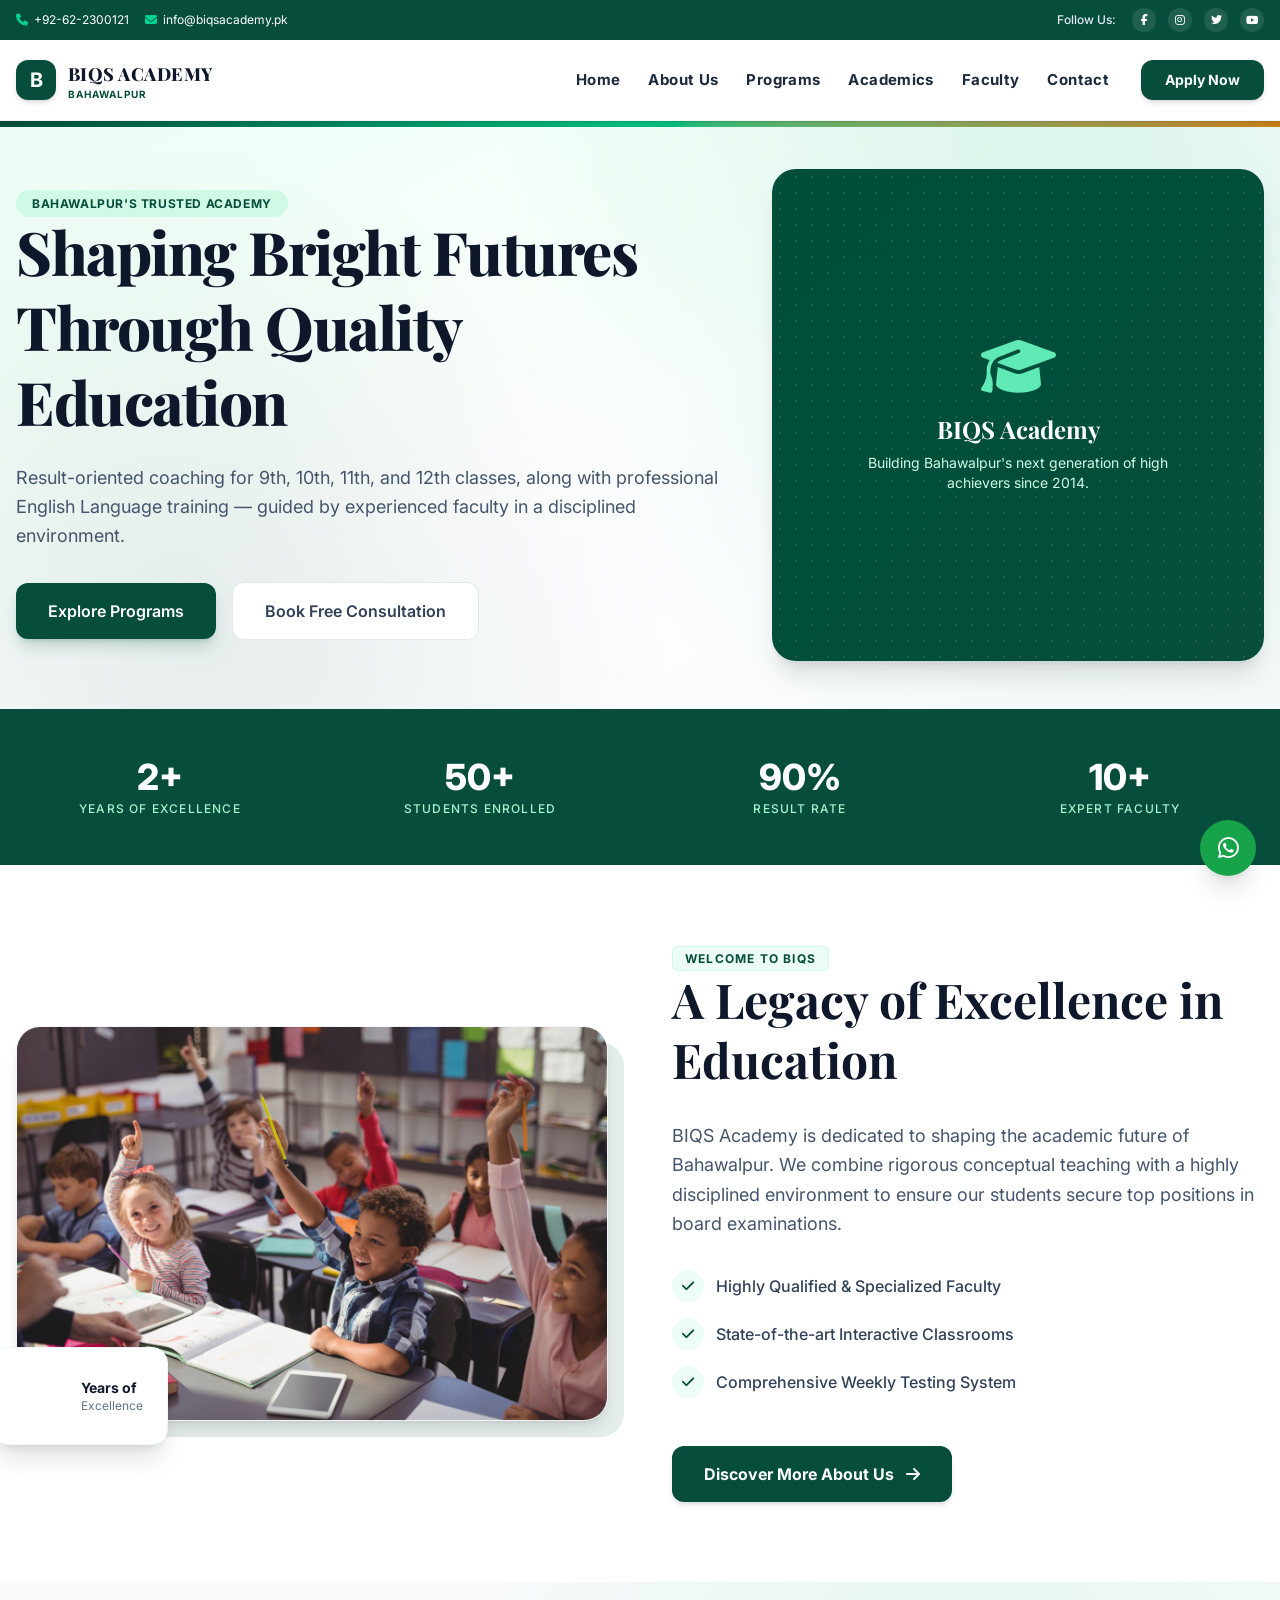
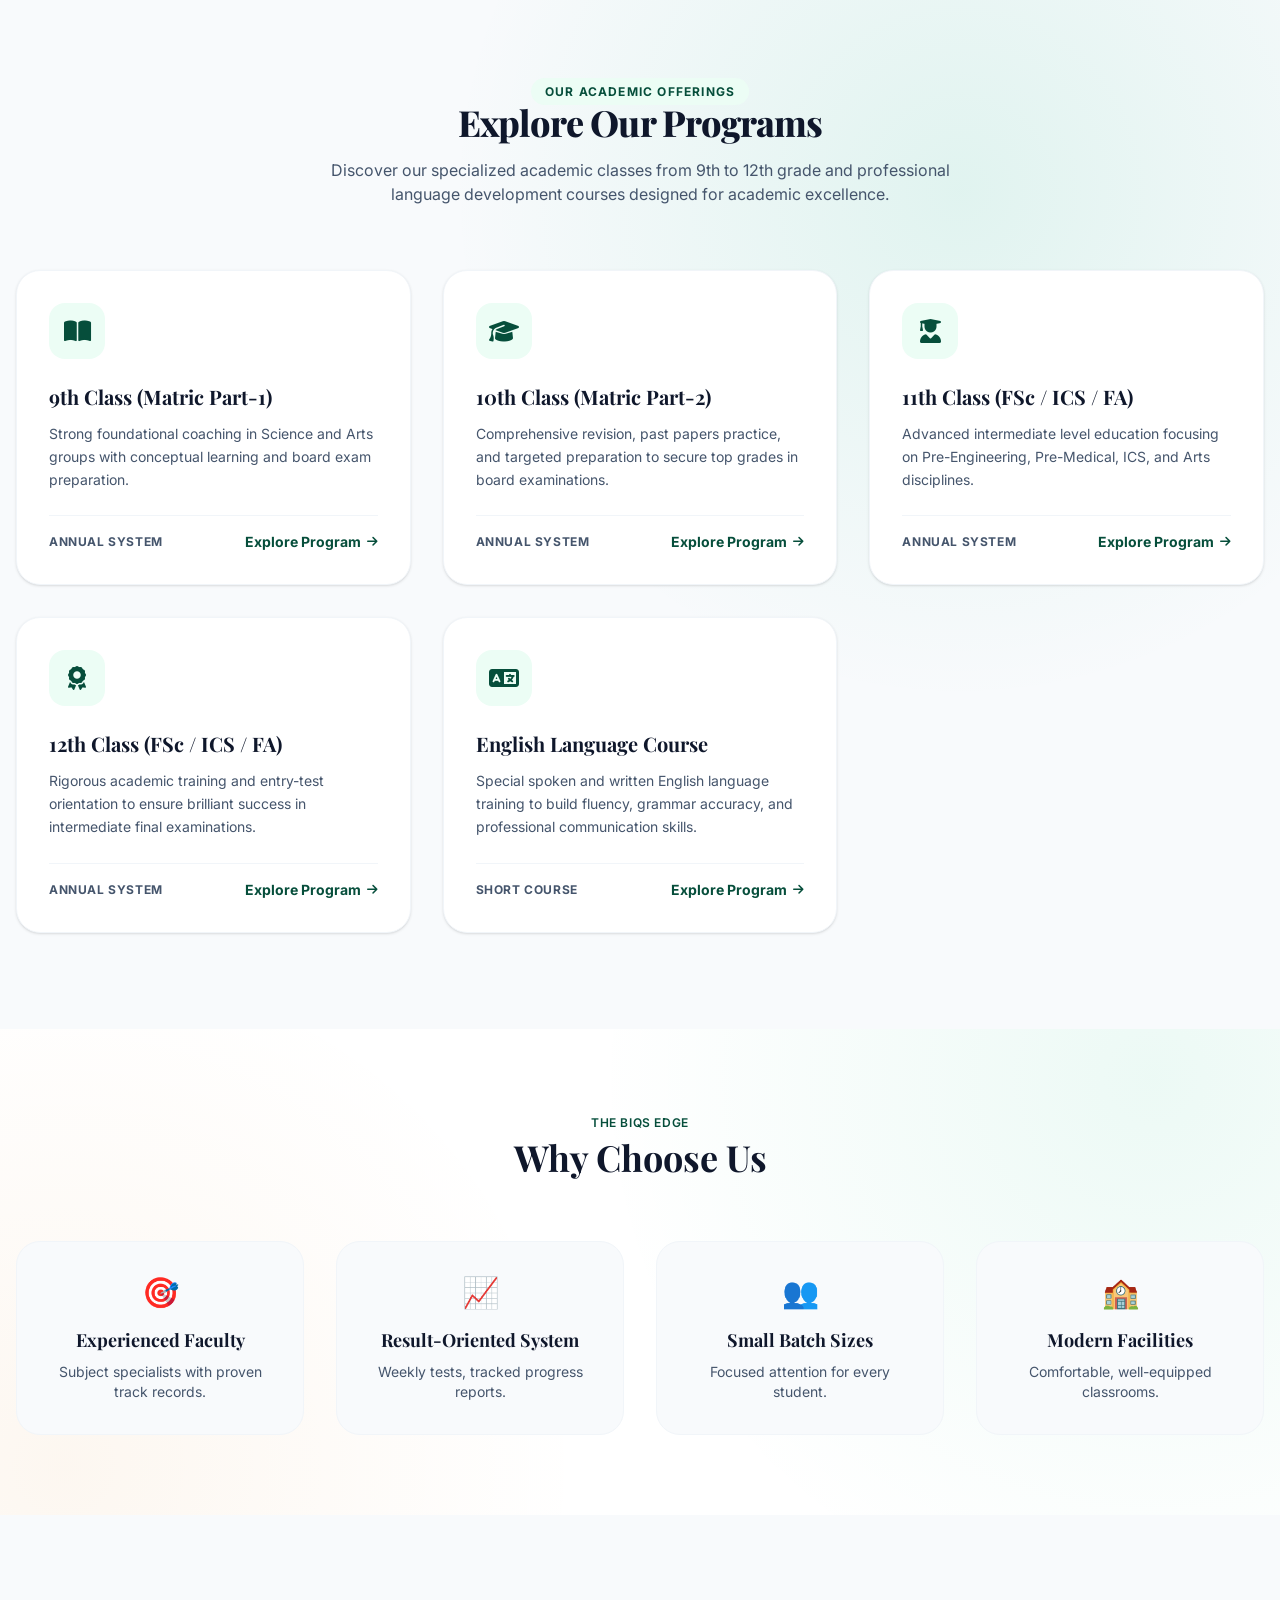
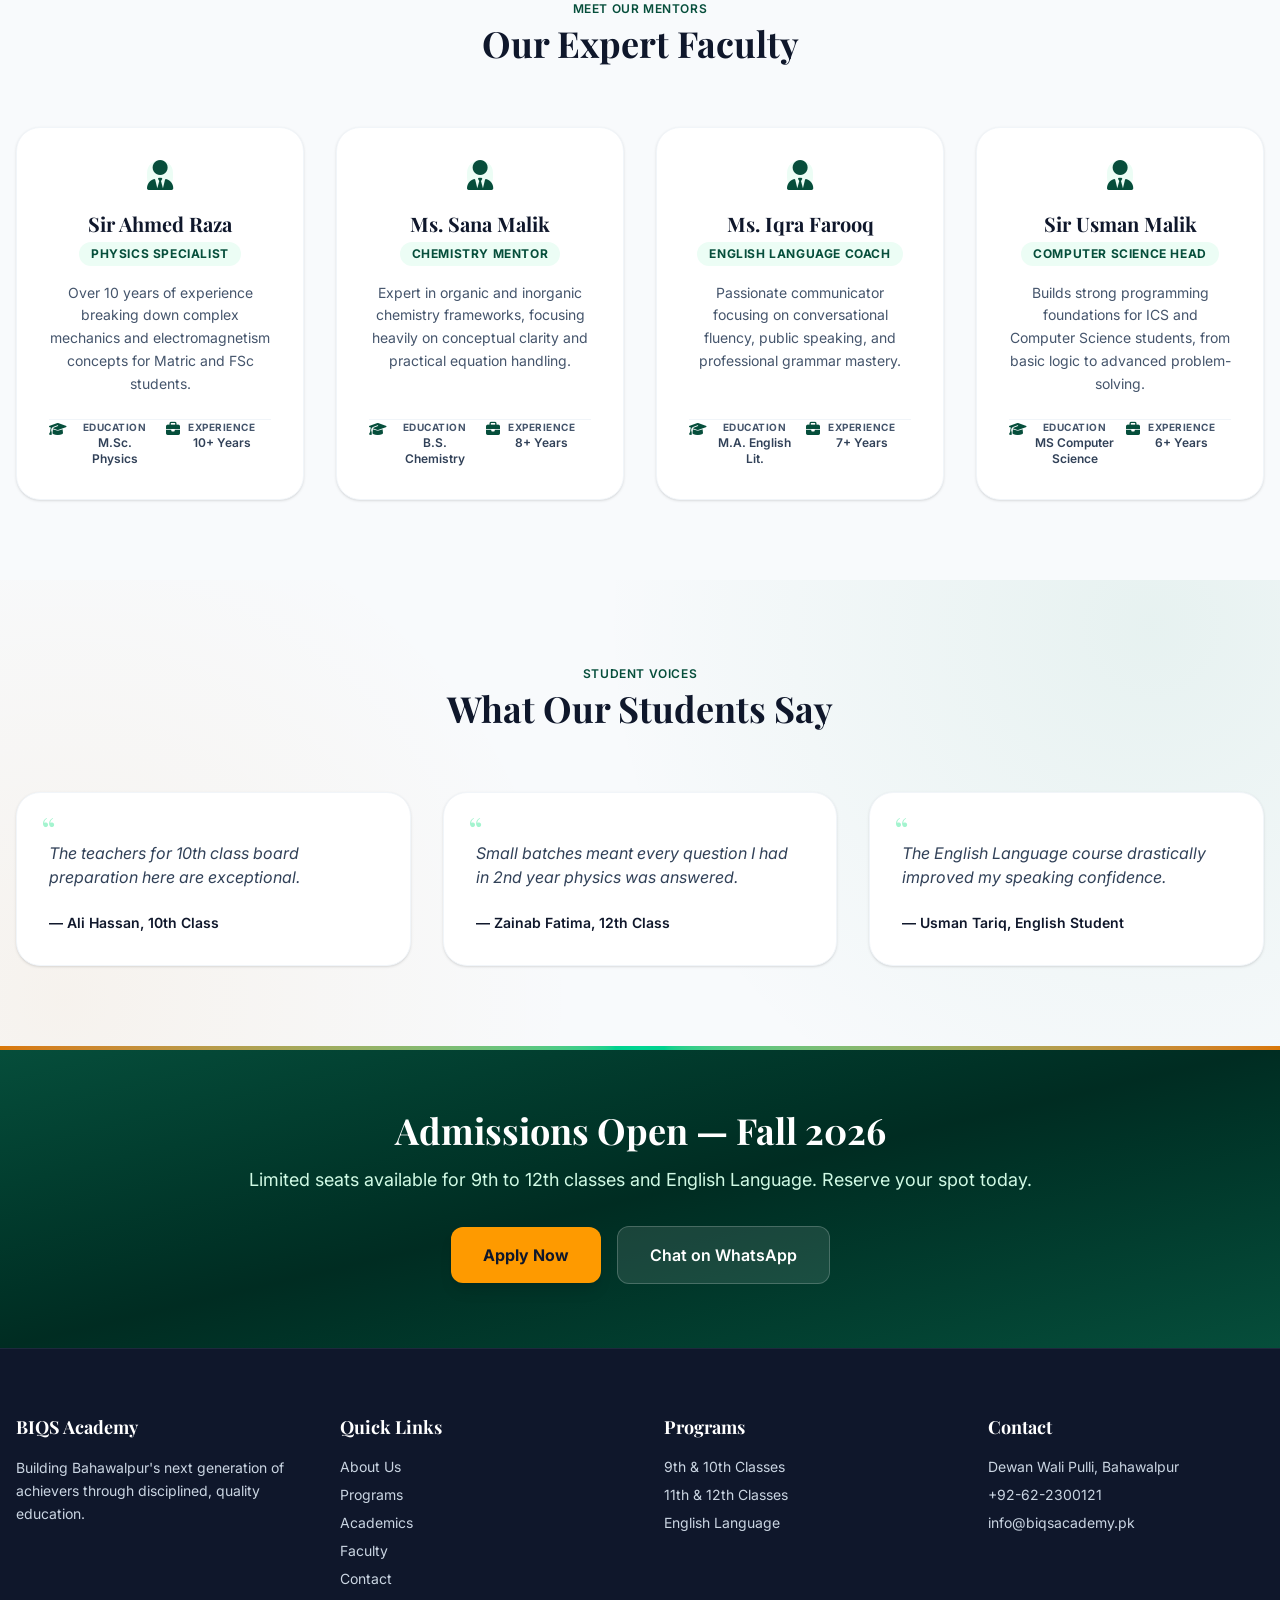
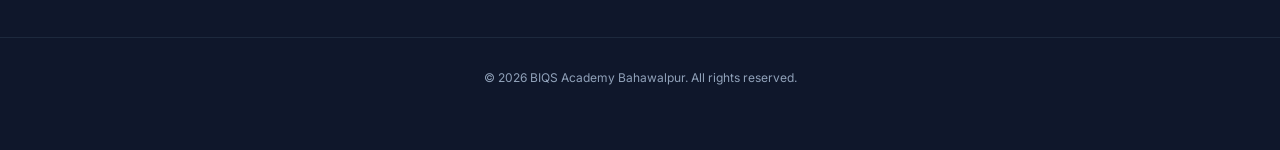
==== index.html @ c72cca08 "Improve SEO, favicon, social links, and overall polish for portfolio" ====
<!DOCTYPE html>
<html lang="en" class="scroll-smooth">

<head>
    <meta charset="UTF-8">
    <meta name="viewport" content="width=device-width, initial-scale=1.0">

    <!-- Primary SEO Meta Tags -->
    <title>BIQS Academy Bahawalpur | 9th, 10th, 11th, 12th & English Language Coaching</title>
    <meta name="description"
        content="BIQS Academy Bahawalpur — result-oriented coaching for 9th, 10th, 11th, 12th classes and professional English Language courses. 12+ years of proven results with expert faculty.">
    <link rel="canonical" href="https://biqs-academy-bahawalpur.vercel.app/">
    <link rel="icon" type="image/x-icon" href="/favicon.ico">
    <link rel="icon" type="image/png" sizes="16x16" href="/favicon-16x16.png">
    <link rel="icon" type="image/png" sizes="32x32" href="/favicon-32x32.png">
    <link rel="apple-touch-icon" sizes="180x180" href="/apple-touch-icon.png">
    <link rel="manifest" href="/site.webmanifest">
    <meta name="theme-color" content="#064e3b">


    <!-- Preconnect for Performance Optimization -->
    <link rel="preconnect" href="https://fonts.googleapis.com">
    <link rel="preconnect" href="https://fonts.gstatic.com" crossorigin>
    <link rel="preconnect" href="https://cdnjs.cloudflare.com">

    <!-- Asynchronous Font Loading with Fallback -->
    <link rel="preload"
        href="https://fonts.googleapis.com/css2?family=Playfair+Display:wght@600;700;800&family=Inter:wght@400;500;600;700&display=swap"
        as="style" onload="this.onload=null;this.rel='stylesheet'">
    <noscript>
        <link
            href="https://fonts.googleapis.com/css2?family=Playfair+Display:wght@600;700;800&family=Inter:wght@400;500;600;700&display=swap"
            rel="stylesheet">
    </noscript>
    <!-- Font Awesome Deferred Load -->
    <!-- Font Awesome - Optimized Load -->
    <link rel="preload" href="https://cdnjs.cloudflare.com/ajax/libs/font-awesome/6.4.0/css/all.min.css" as="style"
        onload="this.onload=null;this.rel='stylesheet'">
    <noscript>
        <link rel="stylesheet" href="https://cdnjs.cloudflare.com/ajax/libs/font-awesome/6.4.0/css/all.min.css">
    </noscript>
    <!-- Open Graph / Facebook -->
    <meta property="og:type" content="website">
    <meta property="og:url" content="https://biqs-academy-bahawalpur.vercel.app/">
    <meta property="og:title" content="BIQS Academy Bahawalpur | 9th to 12th & English Coaching">
    <meta property="og:description"
        content="Result-oriented coaching for 9th, 10th, 11th, 12th classes and English Language in Bahawalpur. 12+ years of proven excellence.">
    <meta property="og:image" content="https://biqs-academy-bahawalpur.vercel.app//assets/images/og-cover.jpg">

    <!-- Twitter -->
    <meta property="twitter:card" content="summary_large_image">
    <meta property="twitter:url" content="https://biqs-academy-bahawalpur.vercel.app/">
    <meta property="twitter:title" content="BIQS Academy Bahawalpur | Top Coaching Institute">
    <meta property="twitter:description"
        content="Result-oriented coaching for 9th, 10th, 11th, 12th classes and English Language in Bahawalpur.">
    <meta property="twitter:image" content="https://biqs-academy-bahawalpur.vercel.app//assets/images/og-cover.jpg">

    <script type="application/ld+json">
{
  "@context": "https://schema.org",
  "@type": "EducationalOrganization",
  "name": "BIQS Academy Bahawalpur",
  "alternateName": "BIQS Academy",
  "url": "https://biqs-academy-bahawalpur.vercel.app/",
  "logo": "https://biqs-academy-bahawalpur.vercel.app/assets/images/logo.png",
  "description": "Result-oriented coaching for 9th, 10th, 11th, 12th classes and English Language training in Bahawalpur since 2014.",
  "address": {
    "@type": "PostalAddress",
    "streetAddress": "Dewan Wali Pulli, Bahawalpur",
    "addressLocality": "Bahawalpur",
    "addressRegion": "Punjab",
    "postalCode": "63100",
    "addressCountry": "PK"
  },
  "geo": {
    "@type": "GeoCoordinates",
    "latitude": "29.3956",
    "longitude": "71.6833"
  },
  "telephone": "+923016283553",
  "email": "info@biqsacademy.pk",
  "foundingDate": "2014",
  "openingHours": "Mo-Sa 15:00-20:00",
  "priceRange": "$$",
  "sameAs": [
    "https://www.facebook.com/profile.php?id=61590600022047",
    "https://www.instagram.com/biqs_academy_bwp",
}
</script>
    <!-- Tailwind CSS (pre-built, static — replaces runtime CDN compiler for performance) -->
    <link rel="stylesheet" href="assets/css/style.css">
</head>

<body class="bg-slate-50 text-slate-800 font-sans antialiased flex flex-col min-h-screen">

    <a href="#main-content"
        class="sr-only focus:not-sr-only focus:fixed focus:top-2 focus:left-2 focus:z-[100] focus:bg-white focus:text-[#064e3b] focus:px-4 focus:py-2 focus:rounded-lg focus:shadow-lg focus:font-bold">
        Skip to main content
    </a>

    <!-- ================= HEADER & UTILITY BAR ================= -->
    <header id="siteHeader"
        class="sticky top-0 z-50 bg-white shadow-sm border-b border-slate-100 transition-shadow duration-300">

        <!-- Top Utility Bar with Social Icons -->
        <div class="bg-[#064e3b] text-white text-xs py-2 px-4">
            <div class="max-w-7xl mx-auto flex flex-col sm:flex-row justify-between items-center gap-2">
                <div class="flex items-center gap-4">
                    <a href="tel:+92622300121"
                        class="flex items-center gap-1.5 hover:text-emerald-200 transition-colors"><i
                            class="fa-solid fa-phone text-emerald-400" aria-hidden="true"></i> +92-62-2300121</a>
                    <a href="mailto:info@biqsacademy.pk"
                        class="hidden md:inline-flex items-center gap-1.5 hover:text-emerald-200 transition-colors"><i
                            class="fa-solid fa-envelope text-emerald-400" aria-hidden="true"></i>
                        info@biqsacademy.pk</a>
                </div>
                <!-- Social Media Icons -->
                <div class="flex items-center gap-3">
                    <span class="text-slate-200 mr-1 font-medium">Follow Us:</span>
                    <a href="https://www.facebook.com/profile.php?id=61590600022047" aria-label="Follow BIQS Academy on Facebook"
                        class="w-6 h-6 bg-white/10 hover:bg-white hover:text-[#064e3b] rounded-full flex items-center justify-center transition-all duration-300"><i
                            class="fa-brands fa-facebook-f text-[11px]" aria-hidden="true"></i></a>
                    <a href="https://www.instagram.com/biqs_academy_bwp" aria-label="Follow BIQS Academy on Instagram"
                        class="w-6 h-6 bg-white/10 hover:bg-white hover:text-[#064e3b] rounded-full flex items-center justify-center transition-all duration-300"><i
                            class="fa-brands fa-instagram text-[11px]" aria-hidden="true"></i></a>
                    <a href="#" aria-label="Follow BIQS Academy on Twitter"
                        class="w-6 h-6 bg-white/10 hover:bg-white hover:text-[#064e3b] rounded-full flex items-center justify-center transition-all duration-300"><i
                            class="fa-brands fa-twitter text-[11px]" aria-hidden="true"></i></a>
                    <a href="#" aria-label="Follow BIQS Academy on YouTube"
                        class="w-6 h-6 bg-white/10 hover:bg-white hover:text-[#064e3b] rounded-full flex items-center justify-center transition-all duration-300"><i
                            class="fa-brands fa-youtube text-[11px]" aria-hidden="true"></i></a>
                </div>
            </div>
        </div>

        <!-- Main Navigation -->
        <div class="max-w-7xl mx-auto px-4 h-20 flex items-center justify-between">

            <!-- Left Group (Mobile: Hamburger + Logo) -->
            <div class="flex items-center gap-3">
                <!-- Mobile Menu Button (Left Side) -->
                <button id="menuBtn"
                    class="lg:hidden text-slate-800 text-2xl focus:outline-none p-1 hover:text-[#064e3b] transition-colors"
                    aria-label="Toggle Menu">
                    <i class="fa-solid fa-bars" aria-hidden="true"></i>
                </button>
                <!-- Logo -->
                <a href="index.html" class="flex items-center gap-3 group">
                    <div
                        class="w-10 h-10 bg-[#064e3b] text-white rounded-xl flex items-center justify-center font-bold text-xl shadow-md group-hover:scale-105 group-hover:bg-emerald-900 transition-all duration-300">
                        B</div>
                    <div class="leading-tight">
                        <span class="block font-serif font-extrabold text-lg text-slate-900 tracking-wide">BIQS
                            ACADEMY</span>
                        <span
                            class="block text-[10px] font-bold text-[#064e3b] tracking-widest uppercase">BAHAWALPUR</span>
                    </div>
                </a>
            </div>

            <!-- Desktop Nav (Right Aligned with Underline Hover Effect) -->
            <nav
                class="hidden lg:flex items-center ml-auto gap-7 font-bold text-slate-800 text-[15px] tracking-wide mr-8">
                <a href="index.html" class="relative group py-1 hover:text-[#064e3b] transition-colors duration-300">
                    Home
                    <span
                        class="absolute left-0 bottom-0 w-0 h-0.5 bg-[#064e3b] transition-all duration-300 ease-in-out group-hover:w-full"></span>
                </a>
                <a href="about.html" class="relative group py-1 hover:text-[#064e3b] transition-colors duration-300">
                    About Us
                    <span
                        class="absolute left-0 bottom-0 w-0 h-0.5 bg-[#064e3b] transition-all duration-300 ease-in-out group-hover:w-full"></span>
                </a>
                <a href="programs.html" class="relative group py-1 hover:text-[#064e3b] transition-colors duration-300">
                    Programs
                    <span
                        class="absolute left-0 bottom-0 w-0 h-0.5 bg-[#064e3b] transition-all duration-300 ease-in-out group-hover:w-full"></span>
                </a>
                <a href="academics.html"
                    class="relative group py-1 hover:text-[#064e3b] transition-colors duration-300">
                    Academics
                    <span
                        class="absolute left-0 bottom-0 w-0 h-0.5 bg-[#064e3b] transition-all duration-300 ease-in-out group-hover:w-full"></span>
                </a>
                <a href="faculty.html" class="relative group py-1 hover:text-[#064e3b] transition-colors duration-300">
                    Faculty
                    <span
                        class="absolute left-0 bottom-0 w-0 h-0.5 bg-[#064e3b] transition-all duration-300 ease-in-out group-hover:w-full"></span>
                </a>

                <a href="contact.html" class="relative group py-1 hover:text-[#064e3b] transition-colors duration-300">
                    Contact
                    <span
                        class="absolute left-0 bottom-0 w-0 h-0.5 bg-[#064e3b] transition-all duration-300 ease-in-out group-hover:w-full"></span>
                </a>
            </nav>

            <!-- CTA Button -->
            <div class="flex items-center">
                <a href="contact.html"
                    class="hidden sm:inline-block bg-[#064e3b] hover:bg-emerald-900 text-white px-6 py-2.5 rounded-xl text-sm font-bold shadow-md transition-all">Apply
                    Now</a>
            </div>
        </div>

        <!-- Mobile Menu Dropdown (With Smooth Underline Hover Effect) -->
        <div id="mobileMenu" class="hidden lg:hidden bg-white border-b border-slate-100 px-6 py-4 shadow-xl">
            <div class="py-2.5 border-b border-slate-50">
                <a href="index.html"
                    class="relative group inline-flex py-1 font-bold text-[15px] text-slate-800 hover:text-[#064e3b] transition-colors duration-300">
                    Home
                    <span
                        class="absolute left-0 bottom-0 w-0 h-0.5 bg-[#064e3b] transition-all duration-300 ease-in-out group-hover:w-full"></span>
                </a>
            </div>

            <div class="py-2.5 border-b border-slate-50">
                <a href="about.html"
                    class="relative group inline-flex py-1 font-bold text-[15px] text-slate-800 hover:text-[#064e3b] transition-colors duration-300">
                    About Us
                    <span
                        class="absolute left-0 bottom-0 w-0 h-0.5 bg-[#064e3b] transition-all duration-300 ease-in-out group-hover:w-full"></span>
                </a>
            </div>

            <div class="py-2.5 border-b border-slate-50">
                <a href="programs.html"
                    class="relative group inline-flex py-1 font-bold text-[15px] text-slate-800 hover:text-[#064e3b] transition-colors duration-300">
                    Programs
                    <span
                        class="absolute left-0 bottom-0 w-0 h-0.5 bg-[#064e3b] transition-all duration-300 ease-in-out group-hover:w-full"></span>
                </a>
            </div>

            <div class="py-2.5 border-b border-slate-50">
                <a href="academics.html"
                    class="relative group inline-flex py-1 font-bold text-[15px] text-slate-800 hover:text-[#064e3b] transition-colors duration-300">
                    Academics
                    <span
                        class="absolute left-0 bottom-0 w-0 h-0.5 bg-[#064e3b] transition-all duration-300 ease-in-out group-hover:w-full"></span>
                </a>
            </div>

            <div class="py-2.5 border-b border-slate-50">
                <a href="faculty.html"
                    class="relative group inline-flex py-1 font-bold text-[15px] text-slate-800 hover:text-[#064e3b] transition-colors duration-300">
                    Faculty
                    <span
                        class="absolute left-0 bottom-0 w-0 h-0.5 bg-[#064e3b] transition-all duration-300 ease-in-out group-hover:w-full"></span>
                </a>
            </div>

            <div class="py-2.5">
                <a href="contact.html"
                    class="relative group inline-flex py-1 font-bold text-[15px] text-slate-800 hover:text-[#064e3b] transition-colors duration-300">
                    Contact
                    <span
                        class="absolute left-0 bottom-0 w-0 h-0.5 bg-[#064e3b] transition-all duration-300 ease-in-out group-hover:w-full"></span>
                </a>
            </div>
        </div>
    </header>


    <!-- ================= MAIN CONTENT ================= -->
    <main id="main-content" class="flex-grow">

        <!-- Hero Section - OPTIMIZED: Removed blur, simplified decorative elements -->
        <section
            class="hero relative bg-gradient-to-br from-emerald-50 via-white to-slate-50 py-12 sm:py-16 lg:py-24 overflow-hidden"
            id="home">
            <!-- Brand accent rule -->
            <div class="absolute top-0 left-0 w-full h-1.5 bg-gradient-to-r from-primary via-emerald-500 to-accent">
            </div>

            <!-- Optimized: Static gradient overlay instead of blur elements -->
            <div class="absolute top-0 left-0 w-full h-full z-0 pointer-events-none opacity-30"
                style="background: radial-gradient(circle at 85% 15%, rgba(16,185,129,0.15) 0%, transparent 50%), radial-gradient(circle at 15% 85%, rgba(6,78,59,0.1) 0%, transparent 40%);">
            </div>

            <div class="max-w-7xl mx-auto px-4 grid grid-cols-1 lg:grid-cols-12 gap-12 items-center relative z-10">
                <div class="lg:col-span-7 space-y-6">
                    <span
                        class="bg-emerald-100 text-primary px-4 py-1.5 rounded-full text-xs font-bold uppercase tracking-wider inline-block">Bahawalpur's
                        Trusted Academy</span>
                    <h1
                        class="text-4xl sm:text-6xl font-serif font-extrabold text-slate-900 tracking-tight leading-tight">
                        Shaping Bright Futures Through Quality Education</h1>
                    <p class="text-lg text-slate-600 leading-relaxed">Result-oriented coaching for 9th, 10th, 11th, and
                        12th classes, along with professional English Language training — guided by experienced faculty
                        in a disciplined environment.</p>
                    <div class="flex flex-col sm:flex-row items-center gap-4 pt-2">
                        <a href="#programs"
                            class="w-full sm:w-auto bg-primary hover:bg-emerald-900 text-white font-semibold px-8 py-4 rounded-xl shadow-lg shadow-emerald-900/20 transition-all text-center">Explore
                            Programs</a>
                        <a href="contact.html"
                            class="w-full sm:w-auto bg-white hover:bg-slate-50 text-slate-700 font-semibold px-8 py-4 rounded-xl border border-slate-200 transition-all text-center">Book
                            Free Consultation</a>
                    </div>
                </div>
                <div class="lg:col-span-5">
                    <div
                        class="bg-gradient-to-br from-emerald-900 to-primary rounded-3xl p-8 text-white shadow-xl aspect-square flex flex-col justify-center items-center text-center relative overflow-hidden">
                        <!-- Simple pattern, no blur -->
                        <div
                            class="absolute inset-0 opacity-10 bg-[radial-gradient(#fff_1px,transparent_1px)] [background-size:16px_16px]">
                        </div>
                        <i class="fa-solid fa-graduation-cap text-6xl mb-4 text-emerald-300" aria-hidden="true"></i>
                        <h2 class="font-serif text-2xl font-bold mb-2">BIQS Academy</h2>
                        <p class="text-emerald-100 text-sm max-w-xs">Building Bahawalpur's next generation of high
                            achievers since 2014.</p>
                    </div>
                </div>
            </div>
        </section>

        <!-- Stats Counter Section -->
        <section id="stats" class="bg-primary text-white py-12">
            <div class="max-w-7xl mx-auto px-4 grid grid-cols-2 md:grid-cols-4 gap-8 text-center">
                <div>
                    <div class="text-3xl lg:text-4xl font-extrabold mb-1 stat-number" data-target="2" data-suffix="+">0
                    </div>
                    <div class="text-xs uppercase tracking-widest text-emerald-200 font-medium">Years of Excellence
                    </div>
                </div>
                <div>
                    <div class="text-3xl lg:text-4xl font-extrabold mb-1 stat-number" data-target="50"
                        data-suffix="+">0</div>
                    <div class="text-xs uppercase tracking-widest text-emerald-200 font-medium">Students Enrolled</div>
                </div>
                <div>
                    <div class="text-3xl lg:text-4xl font-extrabold mb-1 stat-number" data-target="90" data-suffix="%">0
                    </div>
                    <div class="text-xs uppercase tracking-widest text-emerald-200 font-medium">Result Rate</div>
                </div>
                <div>
                    <div class="text-3xl lg:text-4xl font-extrabold mb-1 stat-number" data-target="10" data-suffix="+">0
                    </div>
                    <div class="text-xs uppercase tracking-widest text-emerald-200 font-medium">Expert Faculty</div>
                </div>
            </div>
        </section>

        <!-- ================= HOME PAGE: ABOUT SECTION - OPTIMIZED: Removed animate-bounce ================= -->
        <section id="about" class="py-20 sm:py-14 md:py-20 bg-white relative overflow-hidden">
            <div class="max-w-7xl mx-auto px-4 grid grid-cols-1 lg:grid-cols-2 gap-16 items-center">

                <!-- Left Side: Image Collage or Single Graphic -->
                <div class="relative group">
                    <div
                        class="absolute inset-0 bg-primary/10 rounded-3xl transform translate-x-4 translate-y-4 transition-transform group-hover:translate-x-6 group-hover:translate-y-6 duration-500">
                    </div>
                    <div class="relative overflow-hidden rounded-3xl shadow-lg border border-slate-100 bg-white">
                        <img src="assets/images/welcome-to-biqs.jpg"
                            alt="Students at BIQS Academy" width="1000" height="667" loading="lazy" decoding="async"
                            class="w-full h-auto object-cover transform group-hover:scale-105 transition-transform duration-700 ease-in-out">
                    </div>
                    <!-- Floating Badge - Static, no animation -->
                    <div class="absolute -bottom-6 -left-6 bg-white p-6 rounded-2xl shadow-xl border border-slate-100">
                        <div class="flex items-center gap-4">
                            <div
                                class="w-12 h-12 bg-amber-700 text-white rounded-full flex items-center justify-center text-xl font-bold">
                                10+</div>
                            <div>
                                <p class="text-sm font-bold text-slate-900">Years of</p>
                                <p class="text-xs text-slate-500">Excellence</p>
                            </div>
                        </div>
                    </div>
                </div>

                <!-- Right Side: Content & Button -->
                <div class="space-y-8">
                    <div class="space-y-4">
                        <span
                            class="text-primary text-xs font-bold tracking-widest uppercase bg-emerald-50 px-3 py-1 rounded-md border border-emerald-100">Welcome
                            to BIQS</span>
                        <h2 class="text-3xl sm:text-5xl font-serif font-bold text-slate-900 leading-tight">A Legacy of
                            Excellence in Education</h2>
                    </div>

                    <p class="text-slate-600 leading-relaxed text-lg">BIQS Academy is dedicated to shaping the academic
                        future
                        of Bahawalpur. We combine rigorous conceptual teaching with a highly disciplined environment to
                        ensure
                        our students secure top positions in board examinations.</p>

                    <ul class="space-y-4 text-slate-700">
                        <li class="flex items-center gap-3 group">
                            <div
                                class="w-8 h-8 bg-emerald-50 text-primary rounded-full flex items-center justify-center group-hover:scale-110 transition-transform">
                                <i class="fa-solid fa-check text-sm" aria-hidden="true"></i>
                            </div>
                            <span class="font-medium">Highly Qualified & Specialized Faculty</span>
                        </li>
                        <li class="flex items-center gap-3 group">
                            <div
                                class="w-8 h-8 bg-emerald-50 text-primary rounded-full flex items-center justify-center group-hover:scale-110 transition-transform">
                                <i class="fa-solid fa-check text-sm" aria-hidden="true"></i>
                            </div>
                            <span class="font-medium">State-of-the-art Interactive Classrooms</span>
                        </li>
                        <li class="flex items-center gap-3 group">
                            <div
                                class="w-8 h-8 bg-emerald-50 text-primary rounded-full flex items-center justify-center group-hover:scale-110 transition-transform">
                                <i class="fa-solid fa-check text-sm" aria-hidden="true"></i>
                            </div>
                            <span class="font-medium">Comprehensive Weekly Testing System</span>
                        </li>
                    </ul>

                    <div class="pt-4">
                        <a href="about.html"
                            class="inline-flex items-center gap-3 bg-primary hover:bg-emerald-900 text-white px-8 py-4 rounded-xl font-bold shadow-md hover:shadow-lg transition-all duration-300 group">
                            Discover More About Us
                            <i class="fa-solid fa-arrow-right transform group-hover:translate-x-2 transition-transform duration-300"
                                aria-hidden="true"></i>
                        </a>
                    </div>
                </div>

            </div>
        </section>

        <!-- ================= PROGRAMS SECTION - OPTIMIZED: Simplified background ================= -->
        <section id="programs" class="py-24 bg-slate-50 relative overflow-hidden">
            <!-- Simple gradient overlay instead of blur -->
            <div class="absolute top-0 left-0 w-full h-full z-0 pointer-events-none opacity-20"
                style="background: radial-gradient(circle at 75% 20%, rgba(16,185,129,0.1) 0%, transparent 40%);">
            </div>
            <div class="max-w-7xl mx-auto px-4 relative z-10">

                <!-- Section Header -->
                <div class="text-center max-w-2xl mx-auto mb-16 space-y-4">
                    <span
                        class="text-xs font-bold text-[#064e3b] tracking-widest uppercase bg-emerald-50 px-3.5 py-1.5 rounded-full">Our
                        Academic Offerings</span>
                    <h2 class="text-3xl sm:text-4xl font-serif font-extrabold text-slate-900 tracking-tight">Explore Our
                        Programs</h2>
                    <p class="text-slate-600 text-base">Discover our specialized academic classes from 9th to 12th grade
                        and
                        professional language development courses designed for academic excellence.</p>
                </div>

                <!-- Programs Grid (Total 5 Cards) -->
                <div class="grid grid-cols-1 md:grid-cols-2 lg:grid-cols-3 gap-8">

                    <!-- Card 1: 9th Class -->
                    <div
                        class="bg-white rounded-3xl p-8 shadow-sm hover:shadow-2xl border border-slate-100 hover:-translate-y-2 transition-all duration-300 flex flex-col justify-between group">
                        <div>
                            <div
                                class="w-14 h-14 bg-emerald-50 text-[#064e3b] rounded-2xl flex items-center justify-center mb-6 text-2xl group-hover:bg-[#064e3b] group-hover:text-white transition-all duration-300">
                                <i class="fa-solid fa-book-open" aria-hidden="true"></i>
                            </div>
                            <h3
                                class="font-serif font-bold text-xl text-slate-900 mb-3 group-hover:text-[#064e3b] transition-colors">
                                9th Class (Matric Part-1)</h3>
                            <p class="text-slate-600 text-sm leading-relaxed mb-6">Strong foundational coaching in
                                Science and
                                Arts groups with conceptual learning and board exam preparation.</p>
                        </div>
                        <div class="pt-4 border-t border-slate-100 flex items-center justify-between">
                            <span class="text-xs font-bold text-slate-600 uppercase tracking-wider">Annual System</span>
                            <a href="programs.html#matric-part1"
                                class="inline-flex items-center gap-1.5 text-sm font-bold text-[#064e3b] group-hover:gap-2.5 transition-all duration-300">
                                Explore Program
                                <i class="fa-solid fa-arrow-right text-xs" aria-hidden="true"></i>
                            </a>
                        </div>
                    </div>

                    <!-- Card 2: 10th Class -->
                    <div
                        class="bg-white rounded-3xl p-8 shadow-sm hover:shadow-2xl border border-slate-100 hover:-translate-y-2 transition-all duration-300 flex flex-col justify-between group">
                        <div>
                            <div
                                class="w-14 h-14 bg-emerald-50 text-[#064e3b] rounded-2xl flex items-center justify-center mb-6 text-2xl group-hover:bg-[#064e3b] group-hover:text-white transition-all duration-300">
                                <i class="fa-solid fa-graduation-cap" aria-hidden="true"></i>
                            </div>
                            <h3
                                class="font-serif font-bold text-xl text-slate-900 mb-3 group-hover:text-[#064e3b] transition-colors">
                                10th Class (Matric Part-2)</h3>
                            <p class="text-slate-600 text-sm leading-relaxed mb-6">Comprehensive revision, past papers
                                practice,
                                and targeted preparation to secure top grades in board examinations.</p>
                        </div>
                        <div class="pt-4 border-t border-slate-100 flex items-center justify-between">
                            <span class="text-xs font-bold text-slate-600 uppercase tracking-wider">Annual System</span>
                            <a href="programs.html#matric-part2"
                                class="inline-flex items-center gap-1.5 text-sm font-bold text-[#064e3b] group-hover:gap-2.5 transition-all duration-300">
                                Explore Program
                                <i class="fa-solid fa-arrow-right text-xs" aria-hidden="true"></i>
                            </a>
                        </div>
                    </div>

                    <!-- Card 3: 11th Class (1st Year) -->
                    <div
                        class="bg-white rounded-3xl p-8 shadow-sm hover:shadow-2xl border border-slate-100 hover:-translate-y-2 transition-all duration-300 flex flex-col justify-between group">
                        <div>
                            <div
                                class="w-14 h-14 bg-emerald-50 text-[#064e3b] rounded-2xl flex items-center justify-center mb-6 text-2xl group-hover:bg-[#064e3b] group-hover:text-white transition-all duration-300">
                                <i class="fa-solid fa-user-graduate" aria-hidden="true"></i>
                            </div>
                            <h3
                                class="font-serif font-bold text-xl text-slate-900 mb-3 group-hover:text-[#064e3b] transition-colors">
                                11th Class (FSc / ICS / FA)</h3>
                            <p class="text-slate-600 text-sm leading-relaxed mb-6">Advanced intermediate level education
                                focusing on Pre-Engineering, Pre-Medical, ICS, and Arts disciplines.</p>
                        </div>
                        <div class="pt-4 border-t border-slate-100 flex items-center justify-between">
                            <span class="text-xs font-bold text-slate-600 uppercase tracking-wider">Annual System</span>
                            <a href="programs.html#intermediate-part1"
                                class="inline-flex items-center gap-1.5 text-sm font-bold text-[#064e3b] group-hover:gap-2.5 transition-all duration-300">
                                Explore Program
                                <i class="fa-solid fa-arrow-right text-xs" aria-hidden="true"></i>
                            </a>
                        </div>
                    </div>

                    <!-- Card 4: 12th Class (2nd Year) -->
                    <div
                        class="bg-white rounded-3xl p-8 shadow-sm hover:shadow-2xl border border-slate-100 hover:-translate-y-2 transition-all duration-300 flex flex-col justify-between group">
                        <div>
                            <div
                                class="w-14 h-14 bg-emerald-50 text-[#064e3b] rounded-2xl flex items-center justify-center mb-6 text-2xl group-hover:bg-[#064e3b] group-hover:text-white transition-all duration-300">
                                <i class="fa-solid fa-award" aria-hidden="true"></i>
                            </div>
                            <h3
                                class="font-serif font-bold text-xl text-slate-900 mb-3 group-hover:text-[#064e3b] transition-colors">
                                12th Class (FSc / ICS / FA)</h3>
                            <p class="text-slate-600 text-sm leading-relaxed mb-6">Rigorous academic training and
                                entry-test
                                orientation to ensure brilliant success in intermediate final examinations.</p>
                        </div>
                        <div class="pt-4 border-t border-slate-100 flex items-center justify-between">
                            <span class="text-xs font-bold text-slate-600 uppercase tracking-wider"> Annual System
                            </span>
                            <a href="programs.html#intermediate-part2"
                                class="inline-flex items-center gap-1.5 text-sm font-bold text-[#064e3b] group-hover:gap-2.5 transition-all duration-300">
                                Explore Program
                                <i class="fa-solid fa-arrow-right text-xs" aria-hidden="true"></i>
                            </a>
                        </div>
                    </div>

                    <!-- Card 5: English Language Course -->
                    <div
                        class="bg-white rounded-3xl p-8 shadow-sm hover:shadow-2xl border border-slate-100 hover:-translate-y-2 transition-all duration-300 flex flex-col justify-between group lg:col-span-1">
                        <div>
                            <div
                                class="w-14 h-14 bg-emerald-50 text-[#064e3b] rounded-2xl flex items-center justify-center mb-6 text-2xl group-hover:bg-[#064e3b] group-hover:text-white transition-all duration-300">
                                <i class="fa-solid fa-language" aria-hidden="true"></i>
                            </div>
                            <h3
                                class="font-serif font-bold text-xl text-slate-900 mb-3 group-hover:text-[#064e3b] transition-colors">
                                English Language Course</h3>
                            <p class="text-slate-600 text-sm leading-relaxed mb-6">Special spoken and written English
                                language
                                training to build fluency, grammar accuracy, and professional communication skills.</p>
                        </div>
                        <div class="pt-4 border-t border-slate-100 flex items-center justify-between">
                            <span class="text-xs font-bold text-slate-600 uppercase tracking-wider">Short Course</span>
                            <a href="programs.html"
                                class="inline-flex items-center gap-1.5 text-sm font-bold text-[#064e3b] group-hover:gap-2.5 transition-all duration-300">
                                Explore Program
                                <i class="fa-solid fa-arrow-right text-xs" aria-hidden="true"></i>
                            </a>
                        </div>
                    </div>

                </div>
            </div>
        </section>

        <!-- Why Choose Us -->
        <section class="py-20 sm:py-16 md:py-20 bg-white relative overflow-hidden">

            <!-- Background color touch - static gradient wash, no blur (perf-safe) -->
            <div class="absolute top-0 left-0 w-full h-full z-0 pointer-events-none opacity-40"
                style="background: radial-gradient(circle at 90% 10%, rgba(16,185,129,0.08) 0%, transparent 45%), radial-gradient(circle at 5% 90%, rgba(217,119,6,0.06) 0%, transparent 40%);">
            </div>

            <div class="max-w-7xl mx-auto px-4 relative z-10">
                <div class="text-center max-w-2xl mx-auto mb-16">
                    <span class="text-primary font-semibold uppercase tracking-wider text-xs">The BIQS Edge</span>
                    <h2 class="text-3xl lg:text-4xl font-serif font-bold text-slate-900 mt-1">Why Choose Us</h2>
                </div>
                <div class="grid grid-cols-1 sm:grid-cols-2 lg:grid-cols-4 gap-8">
                    <div
                        class="bg-slate-50 p-8 rounded-3xl border border-slate-100 text-center transition-all duration-300 ease-out hover:-translate-y-1 hover:shadow-lg hover:border-primary/20">
                        <div class="text-3xl mb-4" aria-hidden="true">🎯</div>
                        <h3 class="font-serif font-bold text-slate-900 text-lg mb-2">Experienced Faculty</h3>
                        <p class="text-slate-600 text-sm">Subject specialists with proven track records.</p>
                    </div>
                    <div
                        class="bg-slate-50 p-8 rounded-3xl border border-slate-100 text-center transition-all duration-300 ease-out hover:-translate-y-1 hover:shadow-lg hover:border-primary/20">
                        <div class="text-3xl mb-4" aria-hidden="true">📈</div>
                        <h3 class="font-serif font-bold text-slate-900 text-lg mb-2">Result-Oriented System</h3>
                        <p class="text-slate-600 text-sm">Weekly tests, tracked progress reports.</p>
                    </div>
                    <div
                        class="bg-slate-50 p-8 rounded-3xl border border-slate-100 text-center transition-all duration-300 ease-out hover:-translate-y-1 hover:shadow-lg hover:border-primary/20">
                        <div class="text-3xl mb-4" aria-hidden="true">👥</div>
                        <h3 class="font-serif font-bold text-slate-900 text-lg mb-2">Small Batch Sizes</h3>
                        <p class="text-slate-600 text-sm">Focused attention for every student.</p>
                    </div>
                    <div
                        class="bg-slate-50 p-8 rounded-3xl border border-slate-100 text-center transition-all duration-300 ease-out hover:-translate-y-1 hover:shadow-lg hover:border-primary/20">
                        <div class="text-3xl mb-4" aria-hidden="true">🏫</div>
                        <h3 class="font-serif font-bold text-slate-900 text-lg mb-2">Modern Facilities</h3>
                        <p class="text-slate-600 text-sm">Comfortable, well-equipped classrooms.</p>
                    </div>
                </div>
            </div>
        </section>

        <!-- Faculty Section -->
        <section class="py-20 bg-slate-50" id="faculty">
            <div class="max-w-7xl mx-auto px-4">

                <!-- Section Header  -->
                <div class="text-center max-w-2xl mx-auto mb-16">
                    <span class="text-primary font-semibold uppercase tracking-wider text-xs">Meet Our Mentors</span>
                    <h2 class="text-3xl lg:text-4xl font-serif font-bold text-slate-900 mt-1">Our Expert Faculty</h2>
                </div>

                <div class="grid grid-cols-1 md:grid-cols-2 lg:grid-cols-4 gap-8">

                    <!-- Faculty Card 1 -->
                    <div
                        class="bg-white p-8 rounded-3xl text-center border border-slate-100 shadow-sm hover:shadow-xl hover:-translate-y-1 transition-all duration-300 flex flex-col">
                        <div class="w-24 h-24 bg-emerald-50 text-primary rounded-full mx-auto mb-5 flex items-center justify-center text-3xl shadow-inner"
                            aria-hidden="true">
                            <i class="fa-solid fa-user-tie"></i>
                        </div>
                        <h3 class="font-serif font-bold text-slate-900 text-xl mb-1">Sir Ahmed Raza</h3>
                        <span
                            class="inline-block bg-emerald-50 text-primary text-xs font-bold uppercase tracking-wider px-3 py-1 rounded-full mb-4 mx-auto">Physics
                            Specialist</span>
                        <p class="text-slate-600 text-sm leading-relaxed mb-6 flex-grow">Over 10 years of experience
                            breaking
                            down complex mechanics and electromagnetism concepts for Matric and FSc students.</p>
                        <div class="pt-5 border-t border-slate-100 grid grid-cols-2 gap-3 text-left">
                            <div class="flex items-start gap-2">
                                <i class="fa-solid fa-graduation-cap text-primary text-sm mt-0.5"
                                    aria-hidden="true"></i>
                                <div>
                                    <p class="text-[10px] font-bold text-slate-600 uppercase tracking-wider">Education
                                    </p>
                                    <p class="text-xs text-slate-700 font-semibold leading-snug">M.Sc. Physics</p>
                                </div>
                            </div>
                            <div class="flex items-start gap-2">
                                <i class="fa-solid fa-briefcase text-primary text-sm mt-0.5" aria-hidden="true"></i>
                                <div>
                                    <p class="text-[10px] font-bold text-slate-600 uppercase tracking-wider">Experience
                                    </p>
                                    <p class="text-xs text-slate-700 font-semibold leading-snug">10+ Years</p>
                                </div>
                            </div>
                        </div>
                    </div>
                    <!-- Faculty Card 2 -->
                    <div
                        class="bg-white p-8 rounded-3xl text-center border border-slate-100 shadow-sm hover:shadow-xl hover:-translate-y-1 transition-all duration-300 flex flex-col">
                        <div class="w-24 h-24 bg-emerald-50 text-primary rounded-full mx-auto mb-5 flex items-center justify-center text-3xl shadow-inner"
                            aria-hidden="true">
                            <i class="fa-solid fa-user-tie"></i>
                        </div>
                        <h3 class="font-serif font-bold text-slate-900 text-xl mb-1">Ms. Sana Malik</h3>
                        <span
                            class="inline-block bg-emerald-50 text-primary text-xs font-bold uppercase tracking-wider px-3 py-1 rounded-full mb-4 mx-auto">Chemistry
                            Mentor</span>
                        <p class="text-slate-600 text-sm leading-relaxed mb-6 flex-grow">Expert in organic and inorganic
                            chemistry frameworks, focusing heavily on conceptual clarity and practical equation
                            handling.
                        </p>
                        <div class="pt-5 border-t border-slate-100 grid grid-cols-2 gap-3 text-left">
                            <div class="flex items-start gap-2">
                                <i class="fa-solid fa-graduation-cap text-primary text-sm mt-0.5"
                                    aria-hidden="true"></i>
                                <div>
                                    <p class="text-[10px] font-bold text-slate-600 uppercase tracking-wider">Education
                                    </p>
                                    <p class="text-xs text-slate-700 font-semibold leading-snug">B.S. Chemistry</p>
                                </div>
                            </div>
                            <div class="flex items-start gap-2">
                                <i class="fa-solid fa-briefcase text-primary text-sm mt-0.5" aria-hidden="true"></i>
                                <div>
                                    <p class="text-[10px] font-bold text-slate-600 uppercase tracking-wider">Experience
                                    </p>
                                    <p class="text-xs text-slate-700 font-semibold leading-snug">8+ Years</p>
                                </div>
                            </div>
                        </div>
                    </div>
                    <!-- Faculty Card 3  -->
                    <div
                        class="bg-white p-8 rounded-3xl text-center border border-slate-100 shadow-sm hover:shadow-xl hover:-translate-y-1 transition-all duration-300 flex flex-col">
                        <div class="w-24 h-24 bg-emerald-50 text-primary rounded-full mx-auto mb-5 flex items-center justify-center text-3xl shadow-inner"
                            aria-hidden="true">
                            <i class="fa-solid fa-user-tie"></i>
                        </div>
                        <h3 class="font-serif font-bold text-slate-900 text-xl mb-1">Ms. Iqra Farooq</h3>
                        <span
                            class="inline-block bg-emerald-50 text-primary text-xs font-bold uppercase tracking-wider px-3 py-1 rounded-full mb-4 mx-auto">English
                            Language Coach</span>
                        <p class="text-slate-600 text-sm leading-relaxed mb-6 flex-grow">Passionate communicator
                            focusing on
                            conversational fluency, public speaking, and professional grammar mastery.</p>
                        <div class="pt-5 border-t border-slate-100 grid grid-cols-2 gap-3 text-left">
                            <div class="flex items-start gap-2">
                                <i class="fa-solid fa-graduation-cap text-primary text-sm mt-0.5"
                                    aria-hidden="true"></i>
                                <div>
                                    <p class="text-[10px] font-bold text-slate-600 uppercase tracking-wider">Education
                                    </p>
                                    <p class="text-xs text-slate-700 font-semibold leading-snug">M.A. English Lit.</p>
                                </div>
                            </div>
                            <div class="flex items-start gap-2">
                                <i class="fa-solid fa-briefcase text-primary text-sm mt-0.5" aria-hidden="true"></i>
                                <div>
                                    <p class="text-[10px] font-bold text-slate-600 uppercase tracking-wider">Experience
                                    </p>
                                    <p class="text-xs text-slate-700 font-semibold leading-snug">7+ Years</p>
                                </div>
                            </div>
                        </div>
                    </div>
                    <!-- Faculty Card 4  -->
                    <div
                        class="bg-white p-8 rounded-3xl text-center border border-slate-100 shadow-sm hover:shadow-xl hover:-translate-y-1 transition-all duration-300 flex flex-col">
                        <div class="w-24 h-24 bg-emerald-50 text-primary rounded-full mx-auto mb-5 flex items-center justify-center text-3xl shadow-inner"
                            aria-hidden="true">
                            <i class="fa-solid fa-user-tie"></i>
                        </div>
                        <h3 class="font-serif font-bold text-slate-900 text-xl mb-1">Sir Usman Malik</h3>
                        <span
                            class="inline-block bg-emerald-50 text-primary text-xs font-bold uppercase tracking-wider px-3 py-1 rounded-full mb-4 mx-auto">Computer
                            Science Head</span>
                        <p class="text-slate-600 text-sm leading-relaxed mb-6 flex-grow">Builds strong programming
                            foundations
                            for ICS and Computer Science students, from basic logic to advanced problem-solving.</p>
                        <div class="pt-5 border-t border-slate-100 grid grid-cols-2 gap-3 text-left">
                            <div class="flex items-start gap-2">
                                <i class="fa-solid fa-graduation-cap text-primary text-sm mt-0.5"
                                    aria-hidden="true"></i>
                                <div>
                                    <p class="text-[10px] font-bold text-slate-600 uppercase tracking-wider">Education
                                    </p>
                                    <p class="text-xs text-slate-700 font-semibold leading-snug">MS Computer Science</p>
                                </div>
                            </div>
                            <div class="flex items-start gap-2">
                                <i class="fa-solid fa-briefcase text-primary text-sm mt-0.5" aria-hidden="true"></i>
                                <div>
                                    <p class="text-[10px] font-bold text-slate-600 uppercase tracking-wider">Experience
                                    </p>
                                    <p class="text-xs text-slate-700 font-semibold leading-snug">6+ Years</p>
                                </div>
                            </div>
                        </div>
                    </div>
                </div>
            </div>
        </section>

        <!-- Testimonials -->
        <section id="testimonials" class="py-20 bg-slate-50 relative overflow-hidden">
            <!-- Background color touch - static gradient wash, no blur (perf-safe) -->
            <div class="absolute top-0 left-0 w-full h-full z-0 pointer-events-none opacity-40"
                style="background: radial-gradient(circle at 90% 10%, rgba(28, 144, 105, 0.08) 0%, transparent 45%), radial-gradient(circle at 5% 90%, rgba(217,119,6,0.06) 0%, transparent 40%);">
            </div>
            <div class="max-w-7xl mx-auto px-4 relative z-10">
                <div class="text-center max-w-2xl mx-auto mb-16">
                    <span class="text-primary font-semibold uppercase tracking-wider text-xs">Student Voices</span>
                    <h2 class="text-3xl lg:text-4xl font-serif font-bold text-slate-900 mt-1">What Our Students Say</h2>
                </div>
                <div class="grid grid-cols-1 md:grid-cols-3 gap-8">

                    <!-- Testimonial 1 -->
                    <blockquote
                        class="bg-white p-8 rounded-3xl border border-slate-100 shadow-sm relative m-0 transition-all duration-300 hover:shadow-xl hover:-translate-y-2 hover:border-emerald-200 group">
                        <span
                            class="text-4xl text-emerald-200 font-serif absolute top-4 left-6 transition-colors duration-300 group-hover:text-emerald-400"
                            aria-hidden="true">&ldquo;</span>
                        <p
                            class="text-slate-700 italic mb-6 relative z-10 pt-4 transition-colors duration-300 group-hover:text-slate-900">
                            The teachers for 10th class board preparation here are exceptional.</p>
                        <footer
                            class="font-semibold text-sm text-slate-900 transition-colors duration-300 group-hover:text-primary">
                            &mdash; <cite class="not-italic">Ali Hassan, 10th Class</cite></footer>
                        <!-- Decorative line -->
                        <div
                            class="absolute bottom-0 left-1/2 transform -translate-x-1/2 w-0 h-1 bg-gradient-to-r from-emerald-400 to-primary transition-all duration-500 group-hover:w-3/4 rounded-full">
                        </div>
                    </blockquote>

                    <!-- Testimonial 2 -->
                    <blockquote
                        class="bg-white p-8 rounded-3xl border border-slate-100 shadow-sm relative m-0 transition-all duration-300 hover:shadow-xl hover:-translate-y-2 hover:border-emerald-200 group">
                        <span
                            class="text-4xl text-emerald-200 font-serif absolute top-4 left-6 transition-colors duration-300 group-hover:text-emerald-400"
                            aria-hidden="true">&ldquo;</span>
                        <p
                            class="text-slate-700 italic mb-6 relative z-10 pt-4 transition-colors duration-300 group-hover:text-slate-900">
                            Small batches meant every question I had in 2nd year physics was answered.</p>
                        <footer
                            class="font-semibold text-sm text-slate-900 transition-colors duration-300 group-hover:text-primary">
                            &mdash; <cite class="not-italic">Zainab Fatima, 12th Class</cite></footer>
                        <!-- Decorative line -->
                        <div
                            class="absolute bottom-0 left-1/2 transform -translate-x-1/2 w-0 h-1 bg-gradient-to-r from-emerald-400 to-primary transition-all duration-500 group-hover:w-3/4 rounded-full">
                        </div>
                    </blockquote>

                    <!-- Testimonial 3 -->
                    <blockquote
                        class="bg-white p-8 rounded-3xl border border-slate-100 shadow-sm relative m-0 transition-all duration-300 hover:shadow-xl hover:-translate-y-2 hover:border-emerald-200 group">
                        <span
                            class="text-4xl text-emerald-200 font-serif absolute top-4 left-6 transition-colors duration-300 group-hover:text-emerald-400"
                            aria-hidden="true">&ldquo;</span>
                        <p
                            class="text-slate-700 italic mb-6 relative z-10 pt-4 transition-colors duration-300 group-hover:text-slate-900">
                            The English Language course drastically improved my speaking confidence.</p>
                        <footer
                            class="font-semibold text-sm text-slate-900 transition-colors duration-300 group-hover:text-primary">
                            &mdash; <cite class="not-italic">Usman Tariq, English Student</cite></footer>
                        <!-- Decorative line -->
                        <div
                            class="absolute bottom-0 left-1/2 transform -translate-x-1/2 w-0 h-1 bg-gradient-to-r from-emerald-400 to-primary transition-all duration-500 group-hover:w-3/4 rounded-full">
                        </div>
                    </blockquote>

                </div>
            </div>
        </section>

        <!-- CTA Band - OPTIMIZED: Removed blur -->
        <section
            class="relative bg-gradient-to-br from-primary via-emerald-950 to-primary text-white py-16 text-center overflow-hidden">
            <div class="absolute top-0 left-0 w-full h-1 bg-gradient-to-r from-accent via-emerald-400 to-accent"></div>
            <!-- Static accent, no blur -->
            <div class="absolute bottom-0 right-0 w-40 h-40 bg-white/5 rounded-full pointer-events-none"></div>
            <div class="max-w-4xl mx-auto px-4 space-y-4 relative z-10">
                <h2 class="text-3xl lg:text-4xl font-serif font-bold">Admissions Open — Fall 2026</h2>
                <p class="text-emerald-100 text-lg">Limited seats available for 9th to 12th classes and English
                    Language. Reserve your spot today.</p>
                <div class="flex flex-col sm:flex-row items-center justify-center gap-4 pt-4">
                    <a href="contact.html"
                        class="w-full sm:w-auto bg-amber-500 hover:bg-amber-600 text-slate-900 font-bold px-8 py-4 rounded-xl shadow-lg transition-all">Apply
                        Now</a>
                    <a href="https://wa.me/923004016622?text=Hi%2C%20I%20want%20to%20know%20more%20about%20admissions%20at%20BIQS%20Academy"
                        target="_blank" rel="noopener"
                        class="w-full sm:w-auto bg-white/10 hover:bg-white/20 text-white font-semibold px-8 py-4 rounded-xl border border-white/20 transition-all">Chat
                        on WhatsApp</a>
                </div>
            </div>
        </section>


    </main>
    <!-- ================= FOOTER ================= -->
    <footer class="bg-slate-900 text-slate-300 py-16 border-t border-slate-800">
        <div class="max-w-7xl mx-auto px-4 grid grid-cols-1 md:grid-cols-2 lg:grid-cols-4 gap-12">
            <div class="space-y-4">
                <h3 class="text-white font-serif font-bold text-lg">BIQS Academy</h3>
                <p class="text-sm leading-relaxed">Building Bahawalpur's next generation of achievers through
                    disciplined, quality education.</p>
            </div>
            <div class="space-y-4">
                <h3 class="text-white font-serif font-bold text-lg">Quick Links</h3>
                <ul class="space-y-2 text-sm">
                    <li><a href="about.html" class="hover:text-white transition-colors">About Us</a></li>
                    <li><a href="programs.html" class="hover:text-white transition-colors">Programs</a></li>
                    <li><a href="academics.html" class="hover:text-white transition-colors">Academics</a></li>
                    <li><a href="faculty.html" class="hover:text-white transition-colors">Faculty</a></li>
                    <li><a href="contact.html" class="hover:text-white transition-colors">Contact</a></li>
                </ul>
            </div>
            <div class="space-y-4">
                <h3 class="text-white font-serif font-bold text-lg">Programs</h3>
                <ul class="space-y-2 text-sm">
                    <li><a href="programs.html#matric-part1" class="hover:text-white transition-colors">9th & 10th
                            Classes</a></li>
                    <li><a href="programs.html#intermediate-part1" class="hover:text-white transition-colors">11th &
                            12th Classes</a></li>
                    <li><a href="programs.html#english-language" class="hover:text-white transition-colors">English
                            Language</a></li>
                </ul>
            </div>
            <div class="space-y-4">
                <h3 class="text-white font-serif font-bold text-lg">Contact</h3>
                <ul class="space-y-2 text-sm">
                    <li> <a href="https://maps.google.com/?q=Dewan+Wali+Pulli%2C+Bahawalpur" target="_blank"
                            class="hover:text-white">Dewan Wali Pulli, Bahawalpur</a></li>
                    <li><a href="tel:+92622300121" class="hover:text-white">+92-62-2300121</a></li>
                    <li><a href="mailto:info@biqsacademy.pk" class="hover:text-white">info@biqsacademy.pk</a></li>
                </ul>
            </div>
        </div>
        <div class="max-w-7xl mx-auto px-4 mt-12 pt-8 border-t border-slate-800 text-center text-xs text-slate-400">
            &copy; 2026 BIQS Academy Bahawalpur. All rights reserved.
        </div>
    </footer>

    <!-- Floating WhatsApp Button -->
    <a class="fixed bottom-6 right-6 z-50 bg-whatsapp text-white w-14 h-14 rounded-full flex items-center justify-center text-2xl shadow-xl hover:scale-110 transition-transform"
        href="https://wa.me/923016283553?text=Hi%2C%20I%27d%20like%20more%20information%20about%20BIQS%20Academy"
        target="_blank" rel="noopener" aria-label="Chat on WhatsApp">
        <i class="fa-brands fa-whatsapp" aria-hidden="true"></i>
    </a>
    <button id="topBtn"
        class="fixed bottom-24 right-6 z-50 bg-slate-800 text-white w-10 h-10 rounded-full hidden items-center justify-center text-sm shadow-lg hover:bg-slate-700 transition-all"
        aria-label="Back to top">
        <i class="fa-solid fa-arrow-up" aria-hidden="true"></i>
    </button>

    <script src="assets/js/main.js"></script>
</body>

</html>
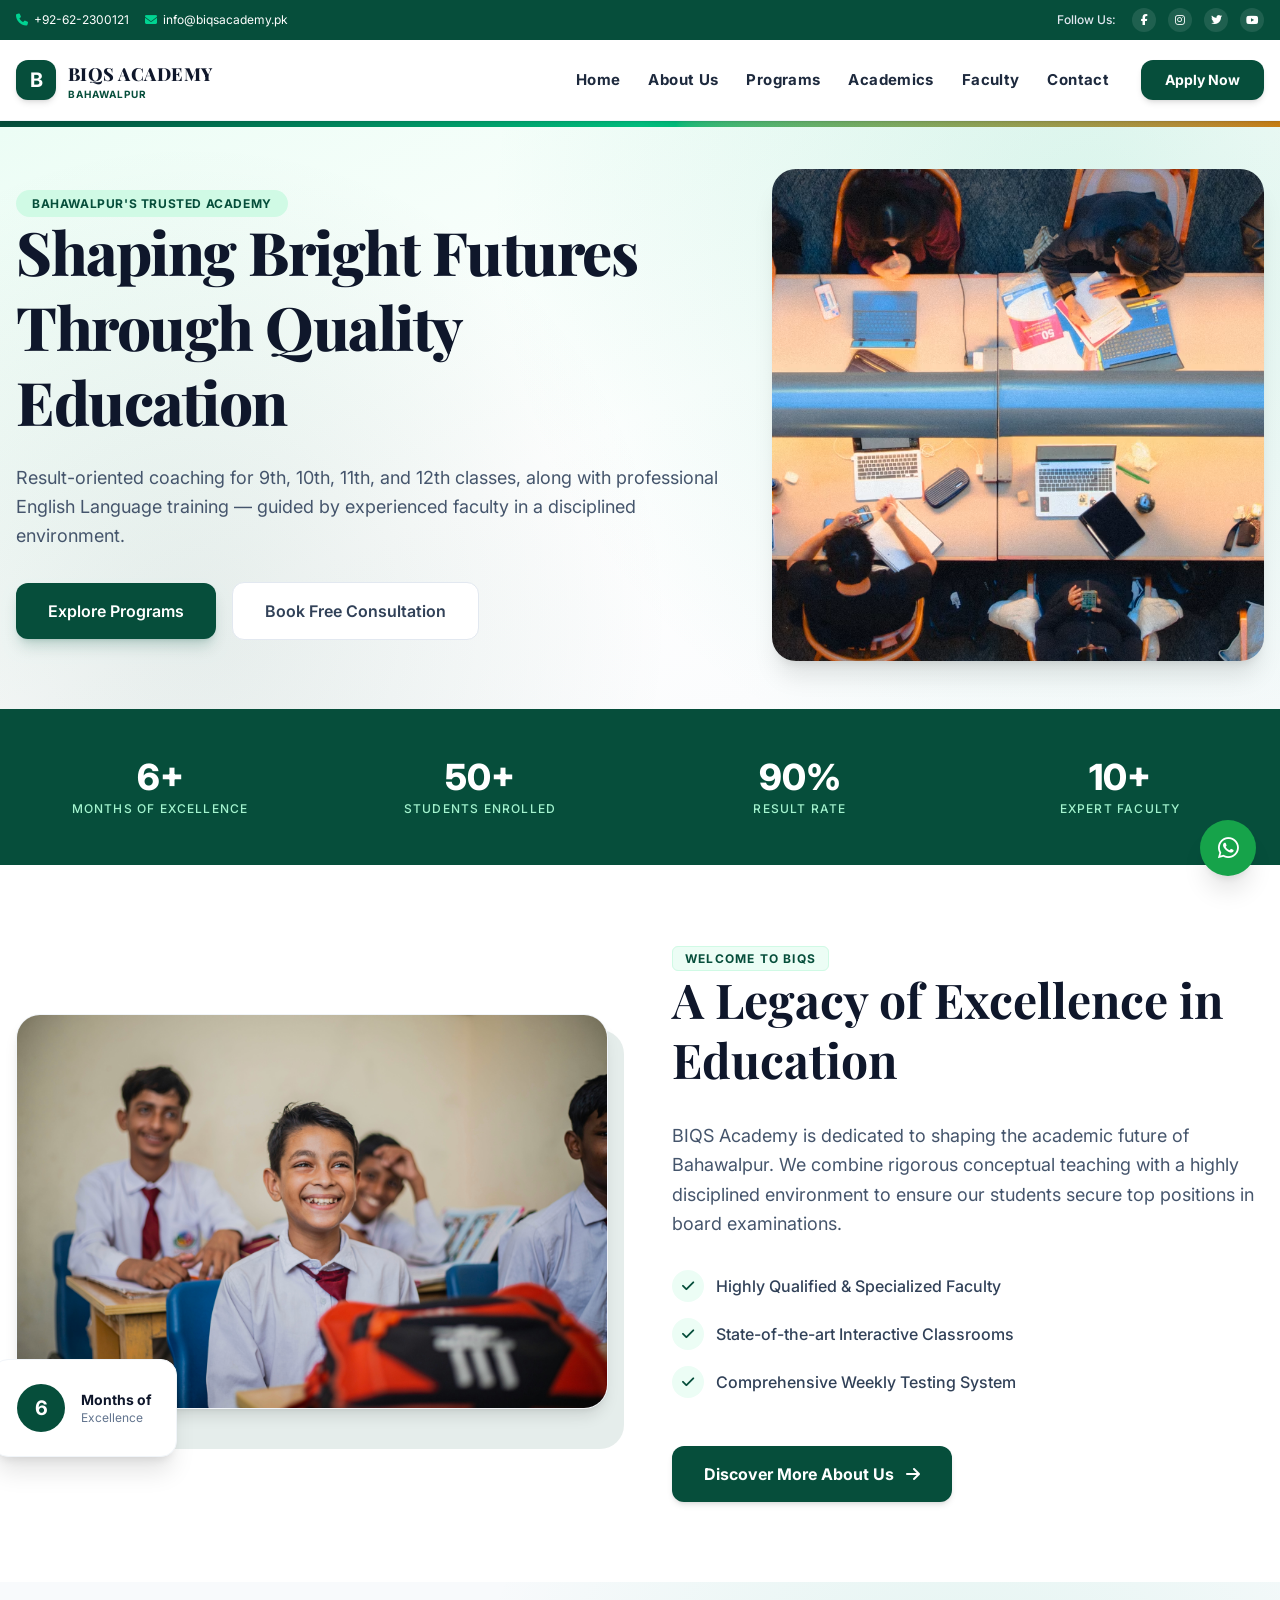
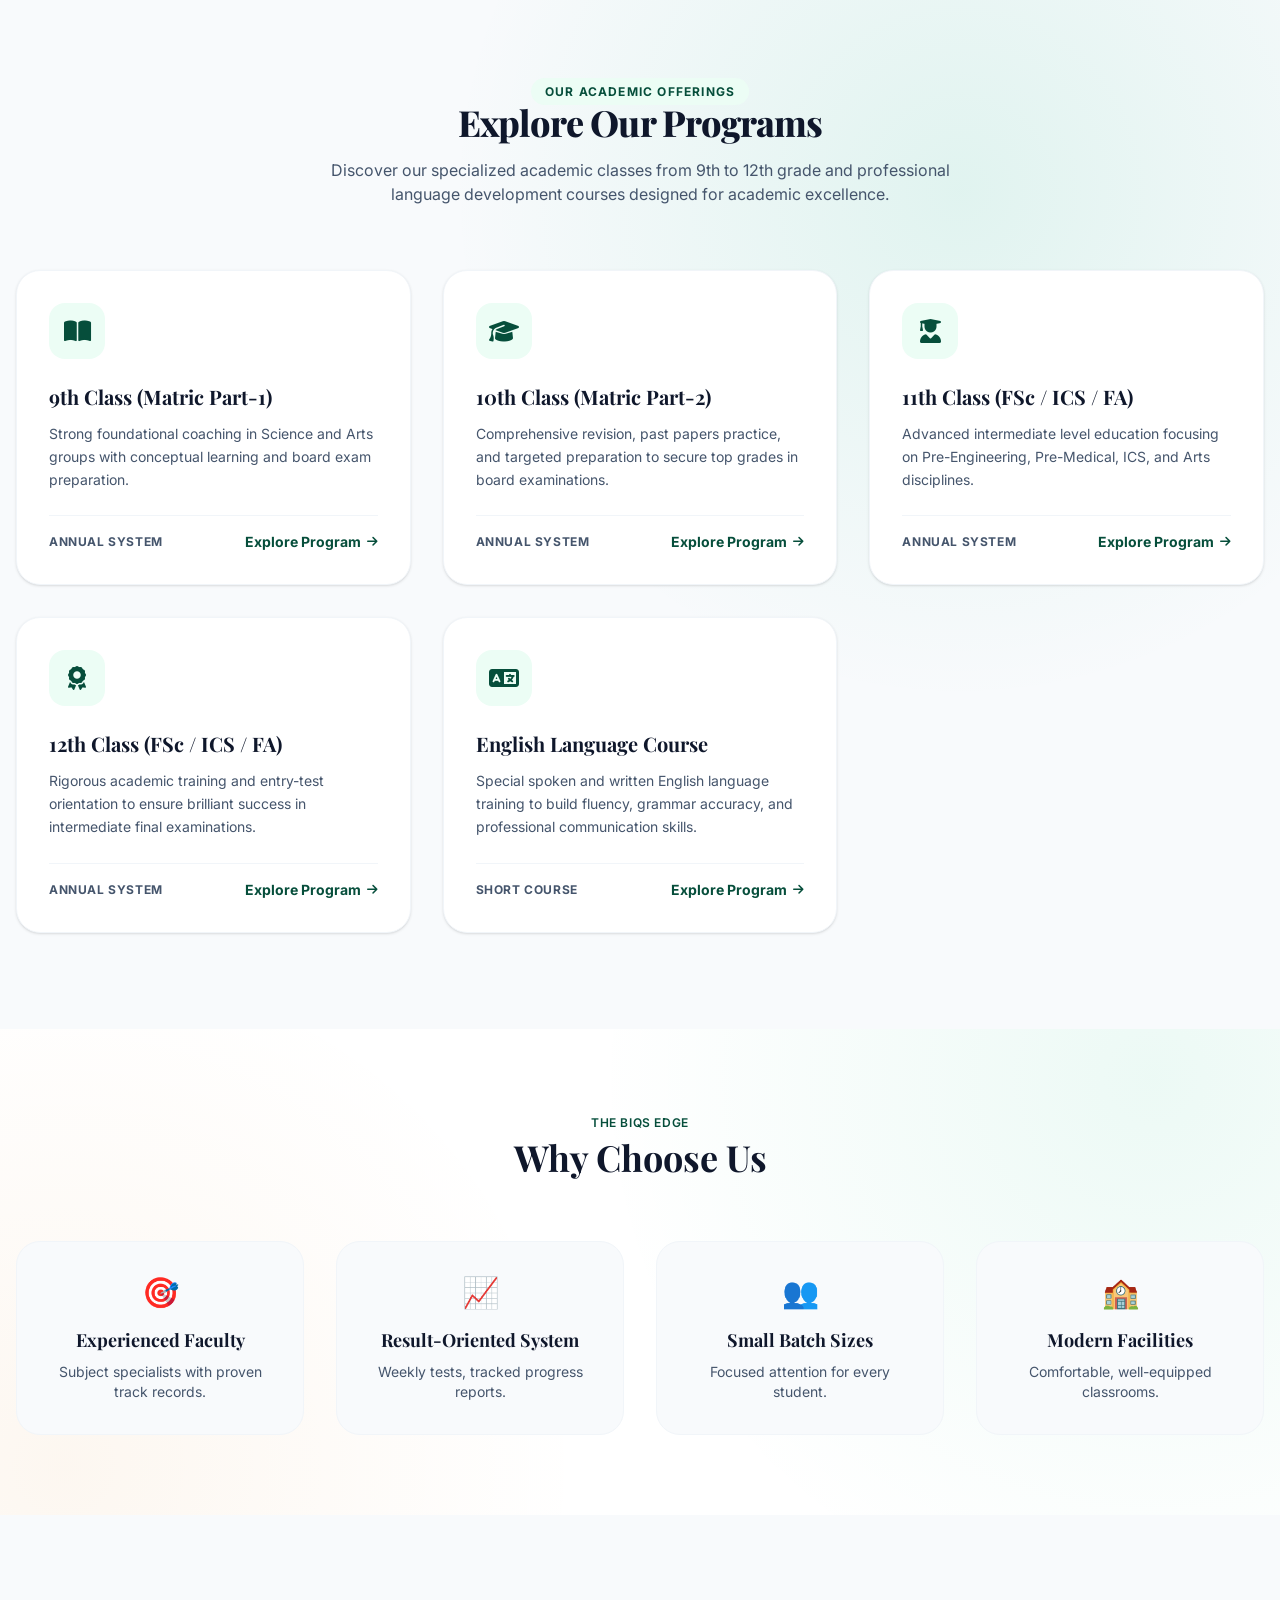
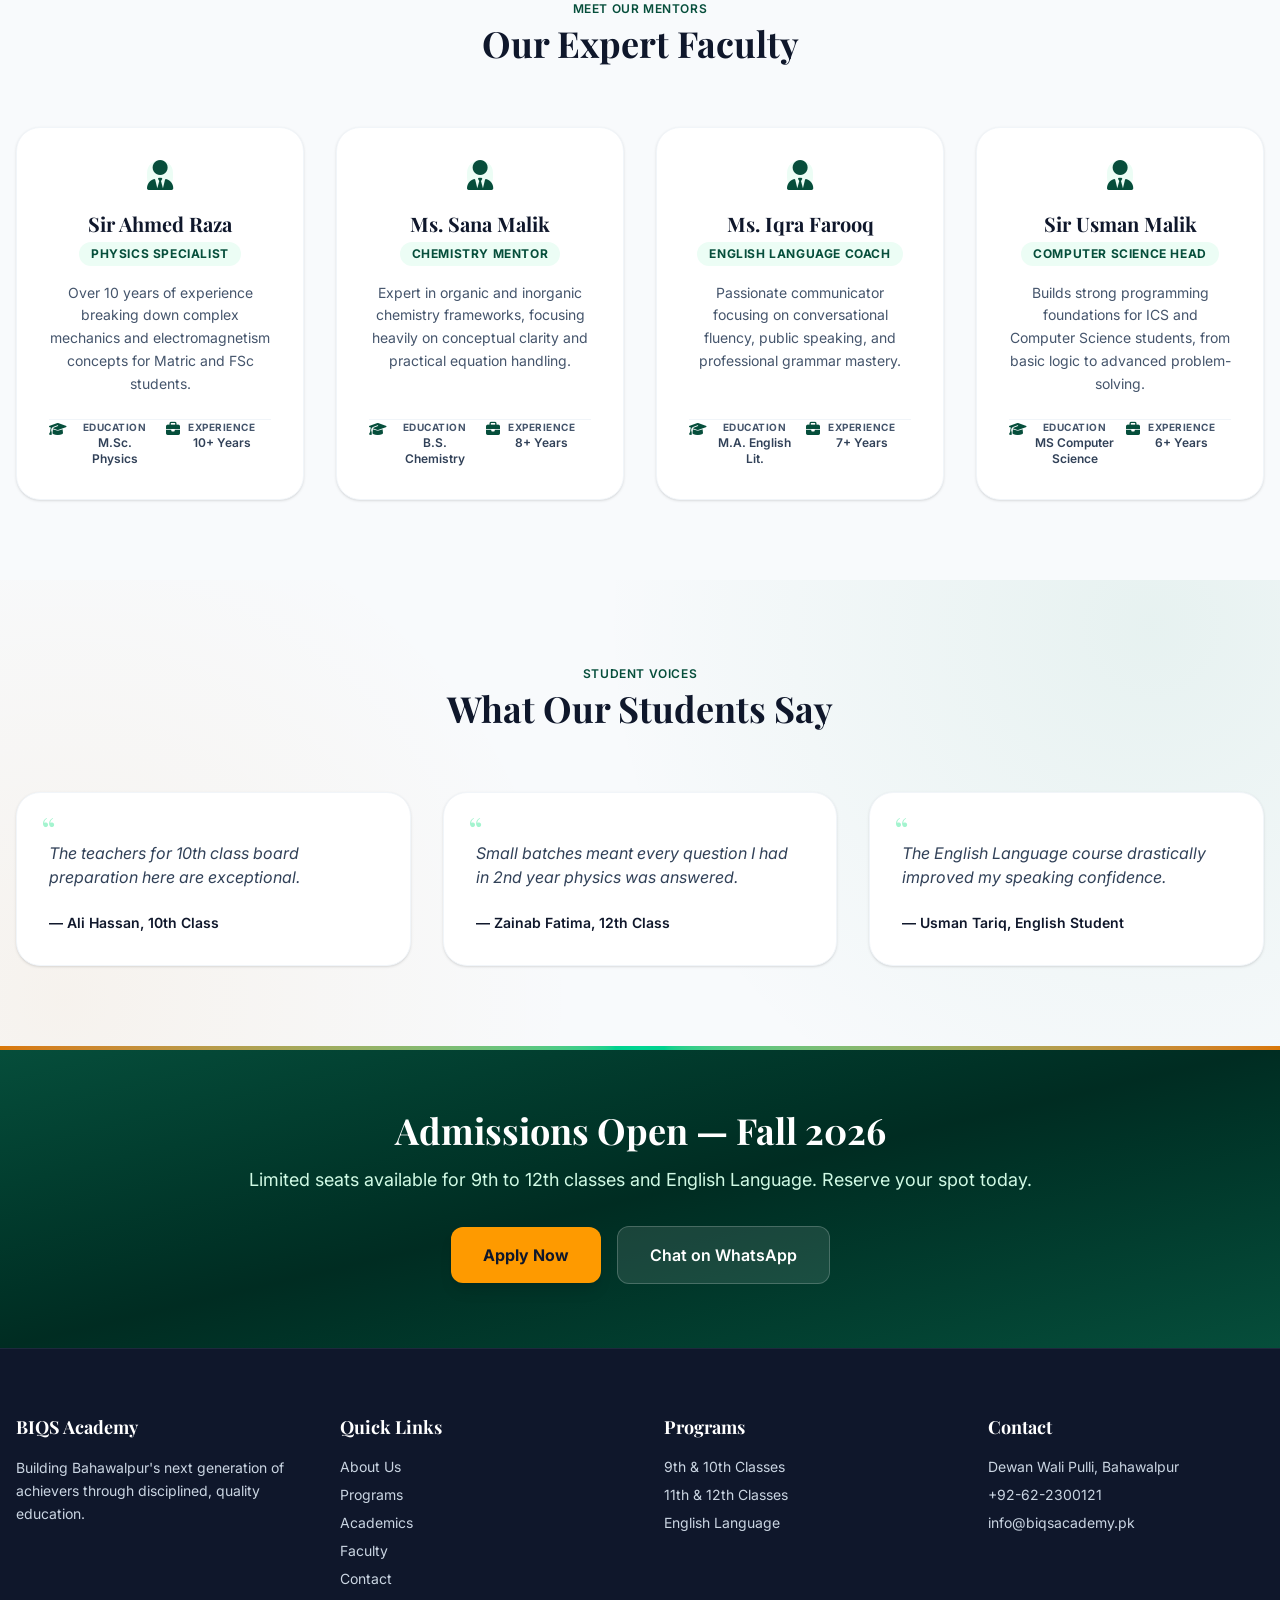
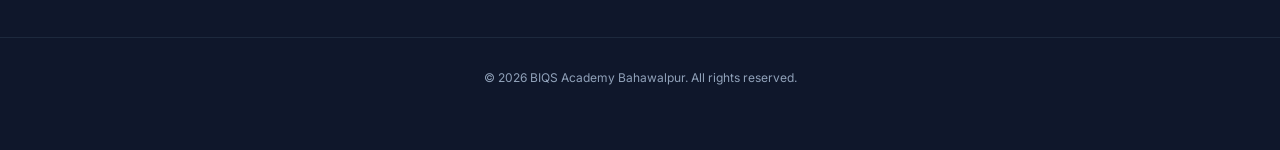
==== commit 70d3022a: "update image placeholder in home page" ====
--- a/index.html
+++ b/index.html
@@ -298,19 +298,26 @@
                             Free Consultation</a>
                     </div>
                 </div>
-                <div class="lg:col-span-5">
+                <!-- <div class="lg:col-span-5">
                     <div
                         class="bg-gradient-to-br from-emerald-900 to-primary rounded-3xl p-8 text-white shadow-xl aspect-square flex flex-col justify-center items-center text-center relative overflow-hidden">
-                        <!-- Simple pattern, no blur -->
+                        <!-- Simple pattern, no blur 
                         <div
                             class="absolute inset-0 opacity-10 bg-[radial-gradient(#fff_1px,transparent_1px)] [background-size:16px_16px]">
                         </div>
                         <i class="fa-solid fa-graduation-cap text-6xl mb-4 text-emerald-300" aria-hidden="true"></i>
                         <h2 class="font-serif text-2xl font-bold mb-2">BIQS Academy</h2>
                         <p class="text-emerald-100 text-sm max-w-xs">Building Bahawalpur's next generation of high
-                            achievers since 2014.</p>
-                    </div>
-                </div>
+                            achievers since 2026.</p>
+                    </div>
+                </div> -->
+<div class="lg:col-span-5">
+    <div class="rounded-3xl overflow-hidden shadow-xl aspect-square">
+        <img src="assets/images/Students-studying-together.avif" alt="BIQS Academy Bahawalpur"
+            class="w-full h-full object-cover hover:scale-105 transition-transform duration-700" loading="lazy">
+    </div>
+</div>
+
             </div>
         </section>
 
@@ -318,9 +325,9 @@
         <section id="stats" class="bg-primary text-white py-12">
             <div class="max-w-7xl mx-auto px-4 grid grid-cols-2 md:grid-cols-4 gap-8 text-center">
                 <div>
-                    <div class="text-3xl lg:text-4xl font-extrabold mb-1 stat-number" data-target="2" data-suffix="+">0
-                    </div>
-                    <div class="text-xs uppercase tracking-widest text-emerald-200 font-medium">Years of Excellence
+                    <div class="text-3xl lg:text-4xl font-extrabold mb-1 stat-number" data-target="6" data-suffix="+">0
+                    </div>
+                    <div class="text-xs uppercase tracking-widest text-emerald-200 font-medium">Months of Excellence
                     </div>
                 </div>
                 <div>
@@ -355,18 +362,19 @@
                             alt="Students at BIQS Academy" width="1000" height="667" loading="lazy" decoding="async"
                             class="w-full h-auto object-cover transform group-hover:scale-105 transition-transform duration-700 ease-in-out">
                     </div>
-                    <!-- Floating Badge - Static, no animation -->
+                   
+                    <!-- Floating Badge -->
                     <div class="absolute -bottom-6 -left-6 bg-white p-6 rounded-2xl shadow-xl border border-slate-100">
                         <div class="flex items-center gap-4">
                             <div
-                                class="w-12 h-12 bg-amber-700 text-white rounded-full flex items-center justify-center text-xl font-bold">
-                                10+</div>
+                                class="w-12 h-12 bg-[#064e3b] bg-amber-700 text-white rounded-full flex items-center justify-center text-xl font-bold">
+                                6</div>
                             <div>
-                                <p class="text-sm font-bold text-slate-900">Years of</p>
+                                <p class="text-sm font-bold text-slate-900">Months of</p>
                                 <p class="text-xs text-slate-500">Excellence</p>
                             </div>
                         </div>
-                    </div>
+                    </div> -
                 </div>
 
                 <!-- Right Side: Content & Button -->
@@ -840,7 +848,7 @@
             </div>
         </section>
 
-        <!-- CTA Band - OPTIMIZED: Removed blur -->
+        <!-- CTA Band - OPTIMIZED:  -->
         <section
             class="relative bg-gradient-to-br from-primary via-emerald-950 to-primary text-white py-16 text-center overflow-hidden">
             <div class="absolute top-0 left-0 w-full h-1 bg-gradient-to-r from-accent via-emerald-400 to-accent"></div>
@@ -854,7 +862,7 @@
                     <a href="contact.html"
                         class="w-full sm:w-auto bg-amber-500 hover:bg-amber-600 text-slate-900 font-bold px-8 py-4 rounded-xl shadow-lg transition-all">Apply
                         Now</a>
-                    <a href="https://wa.me/923004016622?text=Hi%2C%20I%20want%20to%20know%20more%20about%20admissions%20at%20BIQS%20Academy"
+                    <a href="https://wa.me/923016283553?text=Hi%2C%20I%20want%20to%20know%20more%20about%20admissions%20at%20BIQS%20Academy"
                         target="_blank" rel="noopener"
                         class="w-full sm:w-auto bg-white/10 hover:bg-white/20 text-white font-semibold px-8 py-4 rounded-xl border border-white/20 transition-all">Chat
                         on WhatsApp</a>
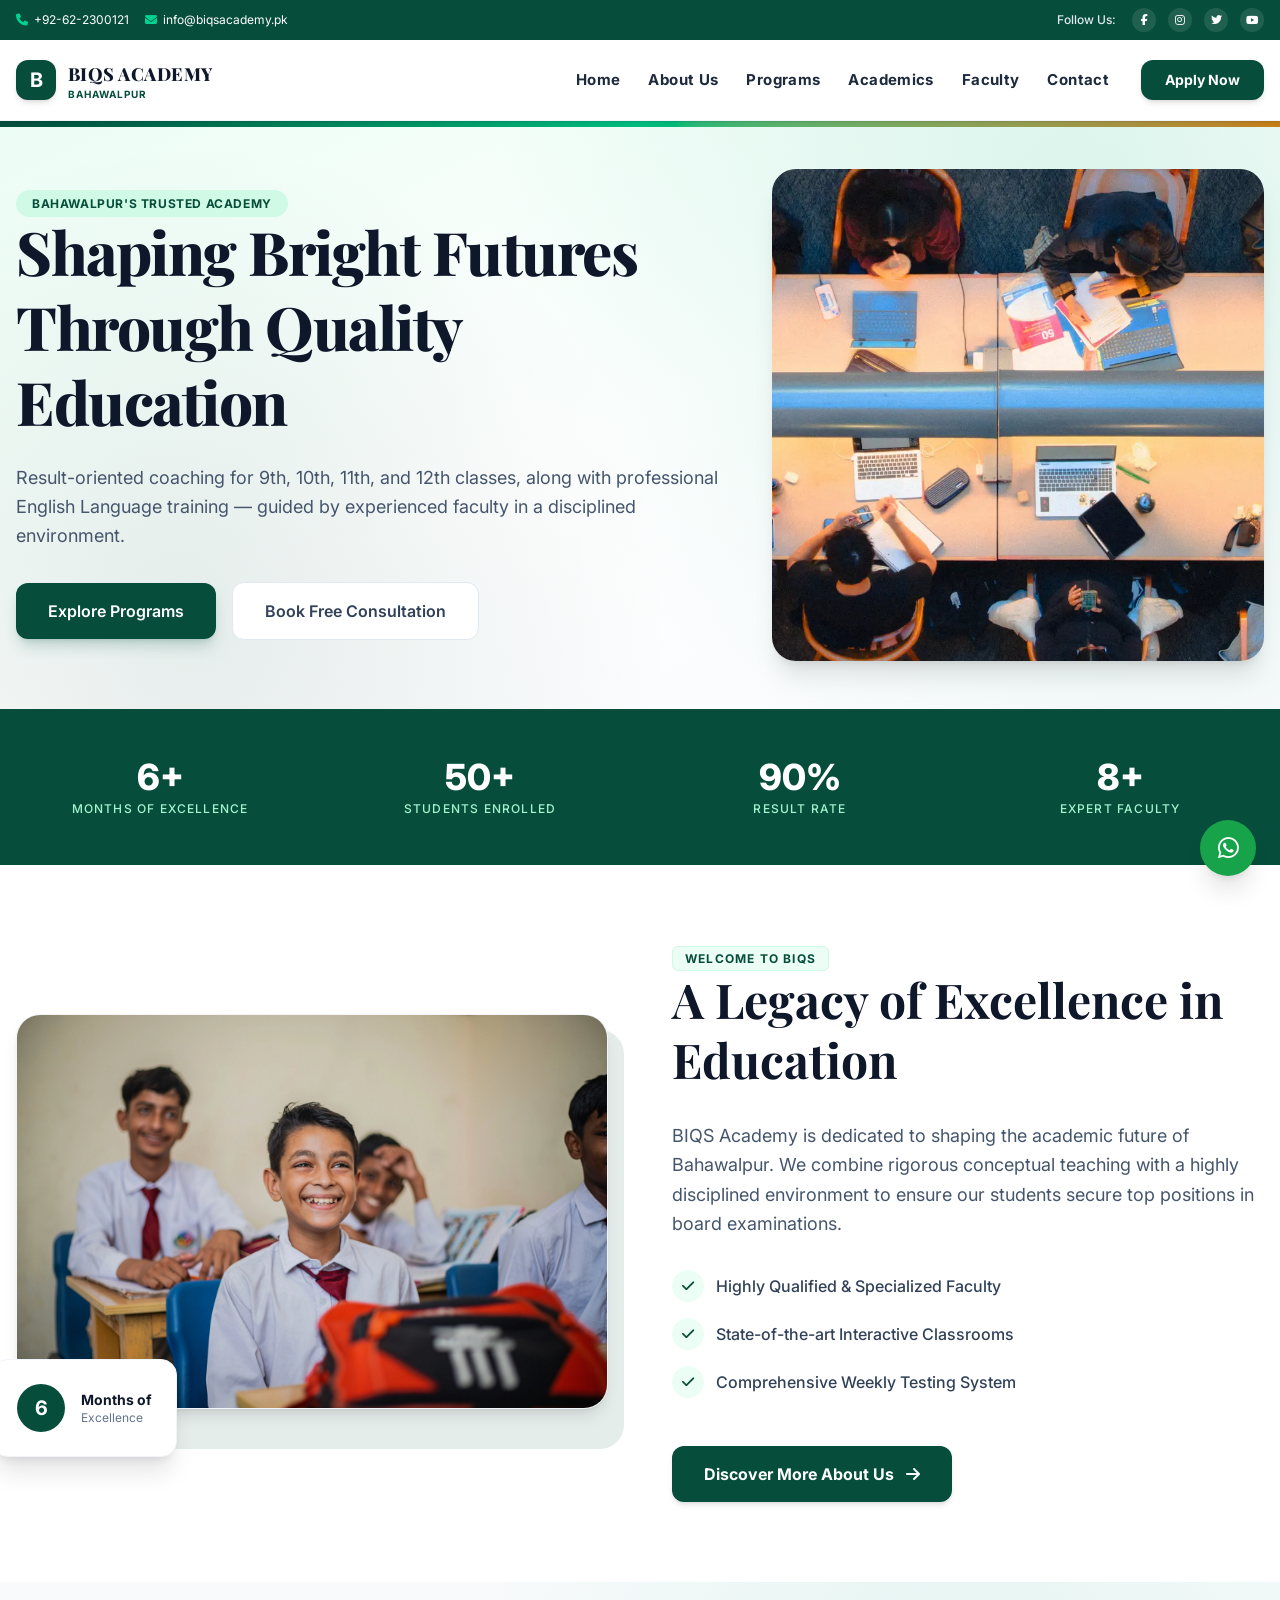
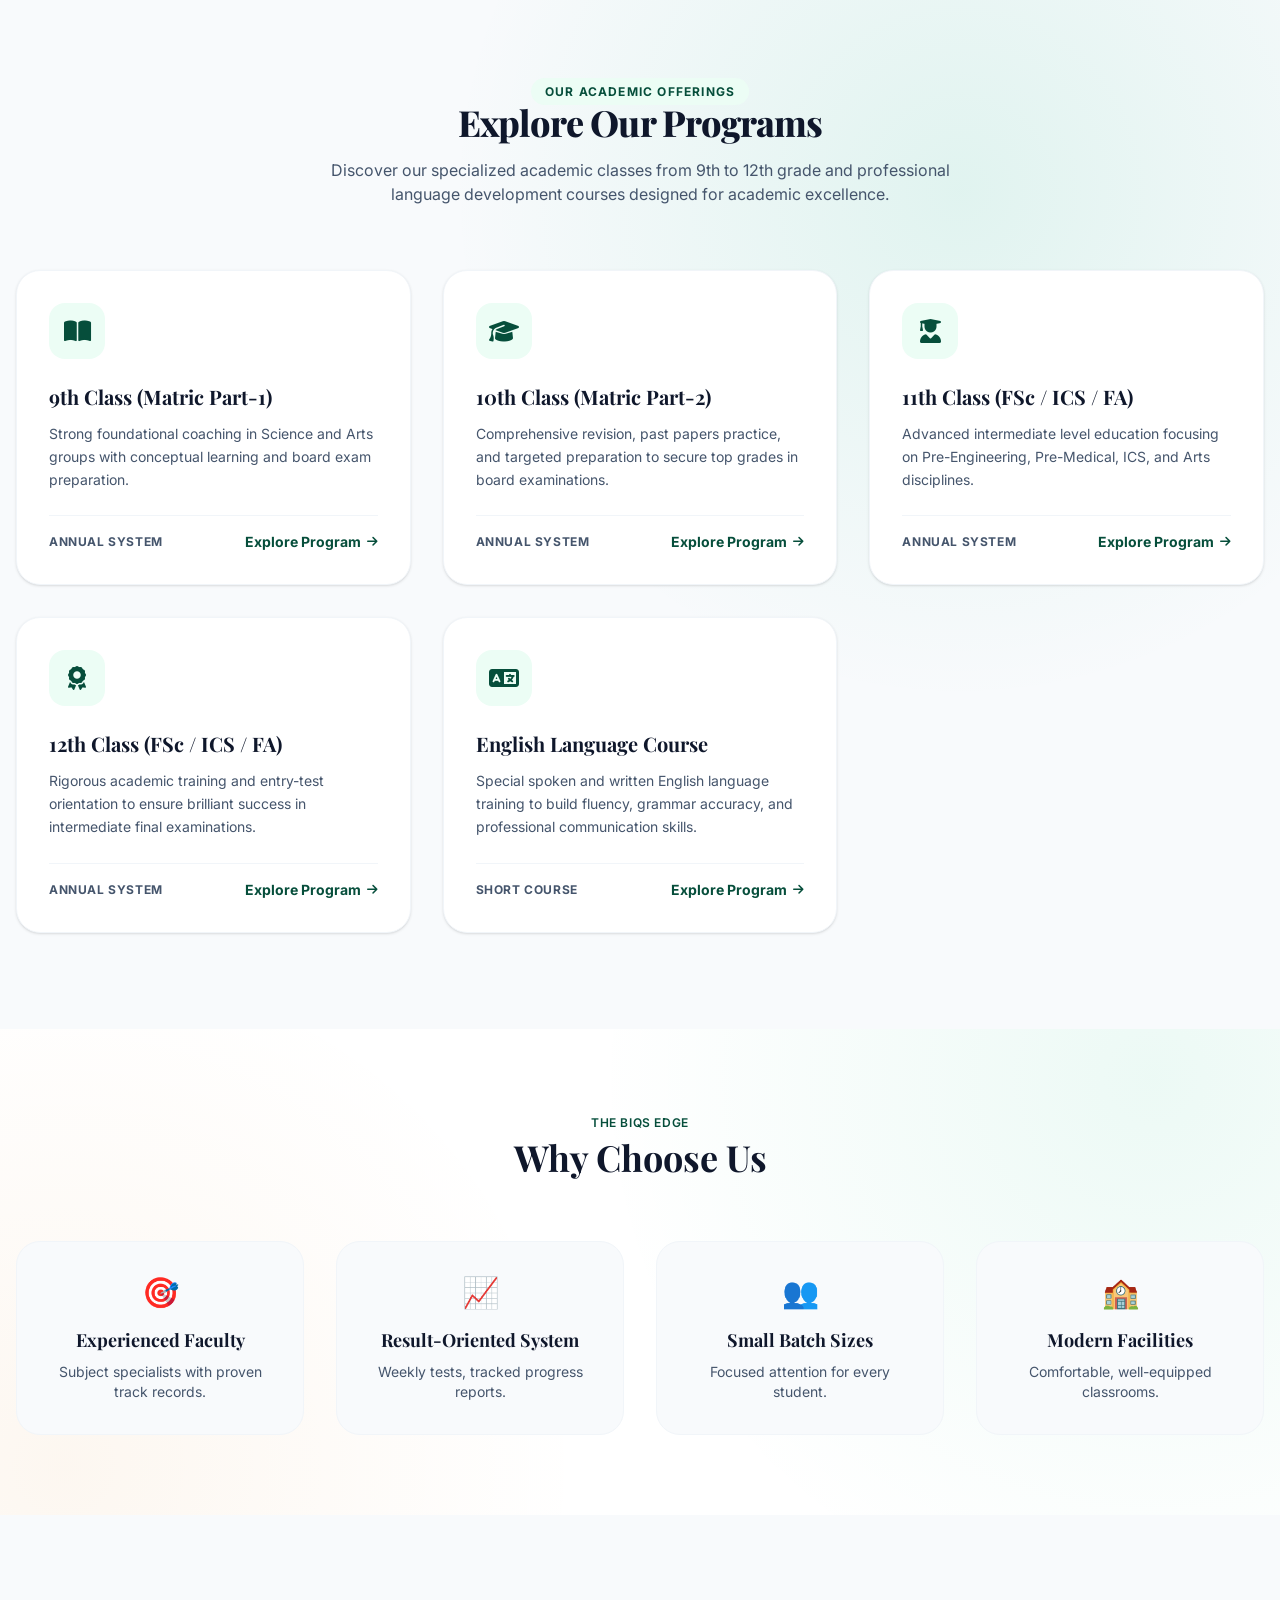
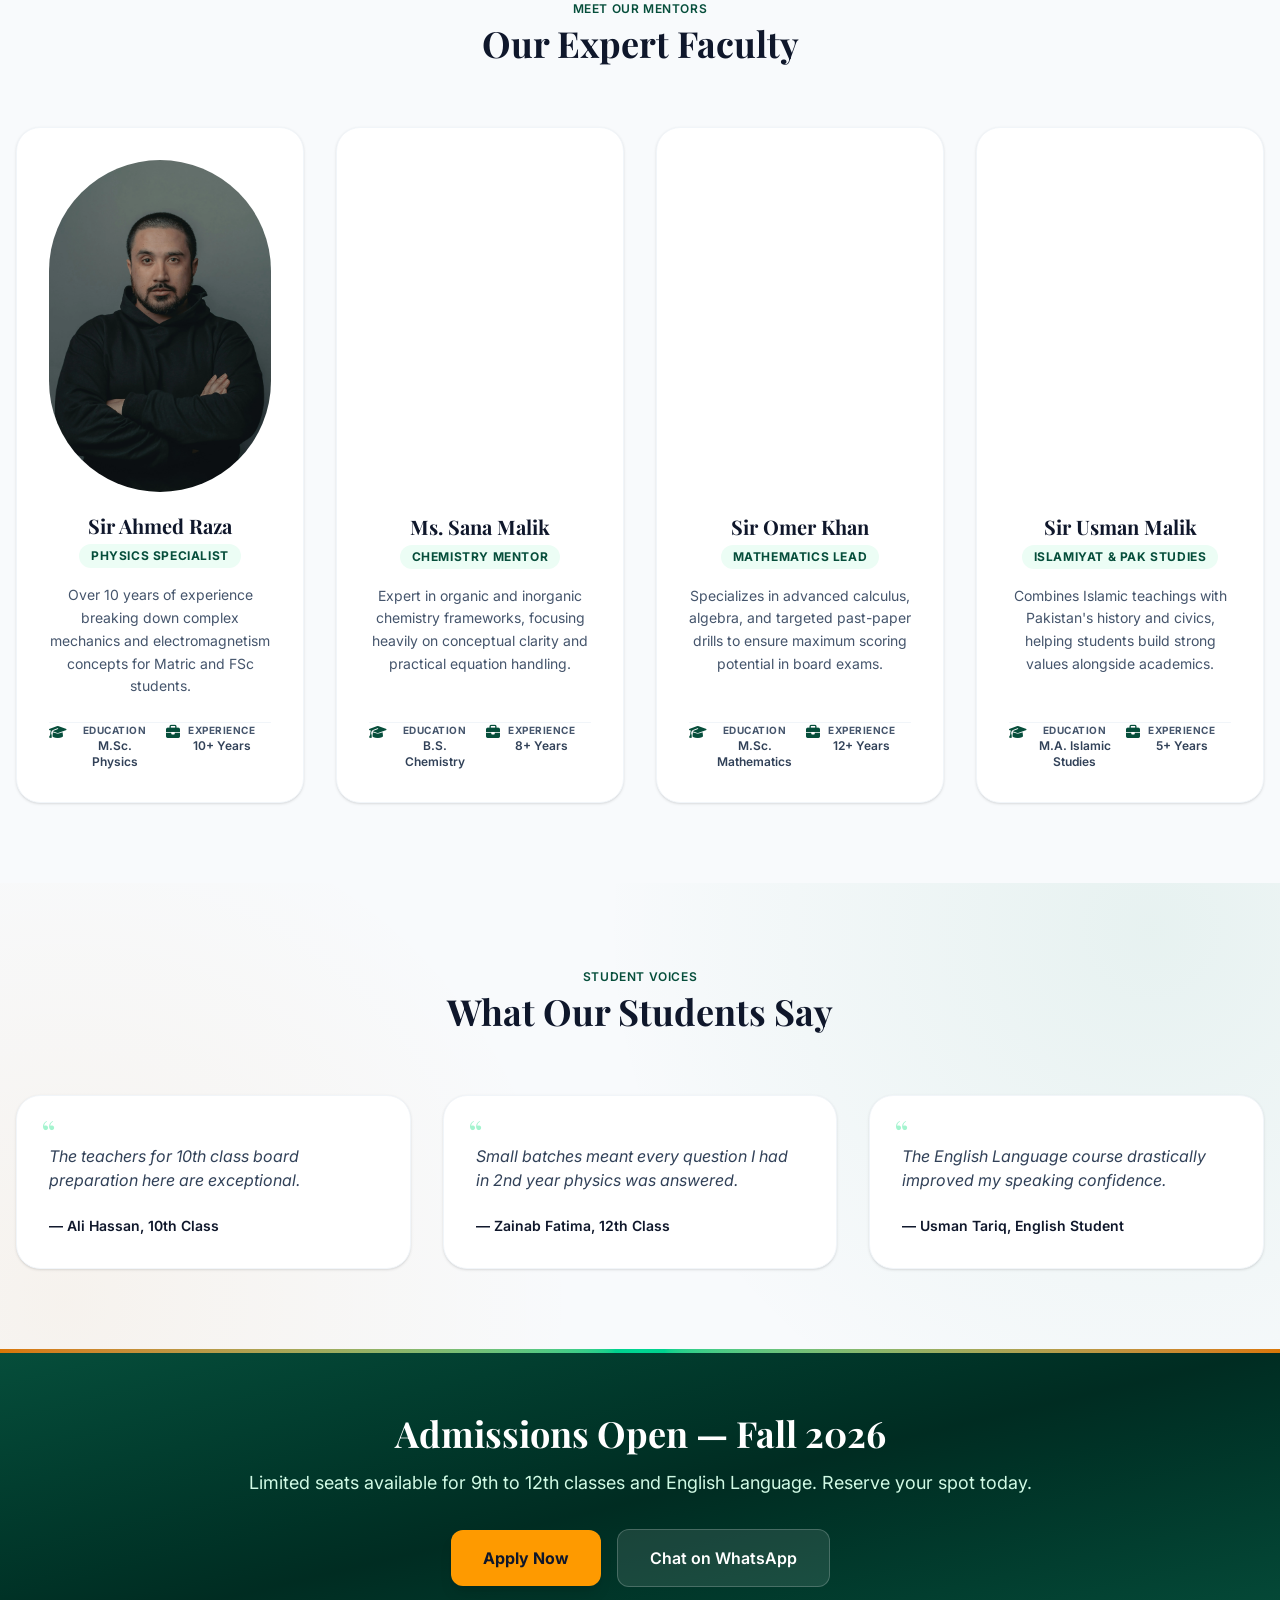
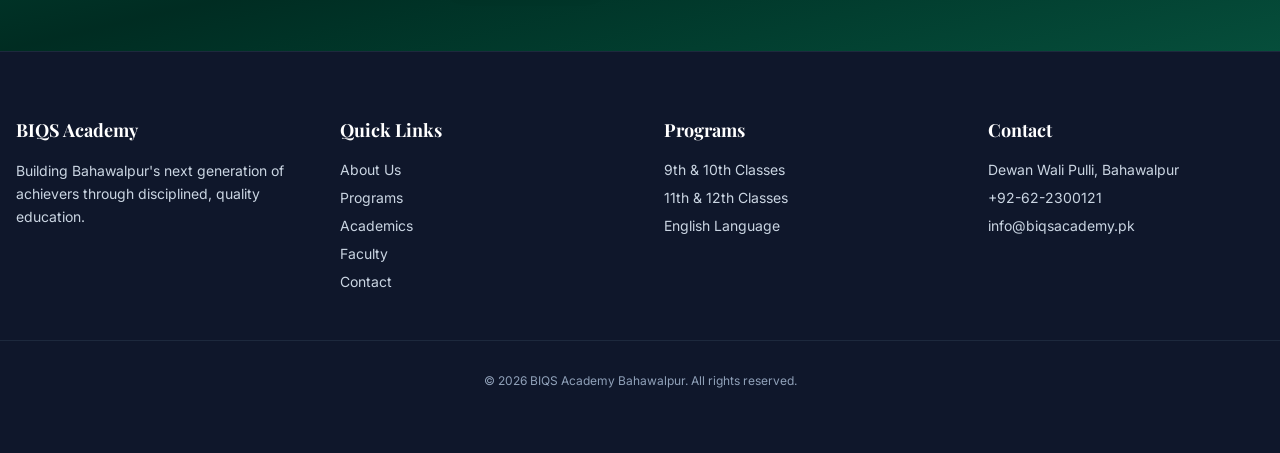
==== commit 306e01fd: "Add staggered faculty card reveal animation" ====
--- a/index.html
+++ b/index.html
@@ -8,7 +8,7 @@
     <!-- Primary SEO Meta Tags -->
     <title>BIQS Academy Bahawalpur | 9th, 10th, 11th, 12th & English Language Coaching</title>
     <meta name="description"
-        content="BIQS Academy Bahawalpur — result-oriented coaching for 9th, 10th, 11th, 12th classes and professional English Language courses. 12+ years of proven results with expert faculty.">
+        content="BIQS Academy Bahawalpur — result-oriented coaching for 9th, 10th, 11th, 12th classes and professional English Language courses. 6+ months of proven results with expert faculty.">
     <link rel="canonical" href="https://biqs-academy-bahawalpur.vercel.app/">
     <link rel="icon" type="image/x-icon" href="/favicon.ico">
     <link rel="icon" type="image/png" sizes="16x16" href="/favicon-16x16.png">
@@ -32,7 +32,7 @@
             href="https://fonts.googleapis.com/css2?family=Playfair+Display:wght@600;700;800&family=Inter:wght@400;500;600;700&display=swap"
             rel="stylesheet">
     </noscript>
-    <!-- Font Awesome Deferred Load -->
+
     <!-- Font Awesome - Optimized Load -->
     <link rel="preload" href="https://cdnjs.cloudflare.com/ajax/libs/font-awesome/6.4.0/css/all.min.css" as="style"
         onload="this.onload=null;this.rel='stylesheet'">
@@ -45,7 +45,7 @@
     <meta property="og:title" content="BIQS Academy Bahawalpur | 9th to 12th & English Coaching">
     <meta property="og:description"
         content="Result-oriented coaching for 9th, 10th, 11th, 12th classes and English Language in Bahawalpur. 12+ years of proven excellence.">
-    <meta property="og:image" content="https://biqs-academy-bahawalpur.vercel.app//assets/images/og-cover.jpg">
+    <meta property="og:image" content="https://biqs-academy-bahawalpur.vercel.app/assets/images/og-cover.jpg">
 
     <!-- Twitter -->
     <meta property="twitter:card" content="summary_large_image">
@@ -53,7 +53,7 @@
     <meta property="twitter:title" content="BIQS Academy Bahawalpur | Top Coaching Institute">
     <meta property="twitter:description"
         content="Result-oriented coaching for 9th, 10th, 11th, 12th classes and English Language in Bahawalpur.">
-    <meta property="twitter:image" content="https://biqs-academy-bahawalpur.vercel.app//assets/images/og-cover.jpg">
+    <meta property="twitter:image" content="https://biqs-academy-bahawalpur.vercel.app/assets/images/og-cover.jpg">
 
     <script type="application/ld+json">
 {
@@ -63,7 +63,7 @@
   "alternateName": "BIQS Academy",
   "url": "https://biqs-academy-bahawalpur.vercel.app/",
   "logo": "https://biqs-academy-bahawalpur.vercel.app/assets/images/logo.png",
-  "description": "Result-oriented coaching for 9th, 10th, 11th, 12th classes and English Language training in Bahawalpur since 2014.",
+  "description": "Result-oriented coaching for 9th, 10th, 11th, 12th classes and English Language training in Bahawalpur since March 2026.",
   "address": {
     "@type": "PostalAddress",
     "streetAddress": "Dewan Wali Pulli, Bahawalpur",
@@ -79,7 +79,7 @@
   },
   "telephone": "+923016283553",
   "email": "info@biqsacademy.pk",
-  "foundingDate": "2014",
+  "foundingDate": "2026",
   "openingHours": "Mo-Sa 15:00-20:00",
   "priceRange": "$$",
   "sameAs": [
@@ -117,7 +117,8 @@
                 <!-- Social Media Icons -->
                 <div class="flex items-center gap-3">
                     <span class="text-slate-200 mr-1 font-medium">Follow Us:</span>
-                    <a href="https://www.facebook.com/profile.php?id=61590600022047" aria-label="Follow BIQS Academy on Facebook"
+                    <a href="https://www.facebook.com/profile.php?id=61590600022047"
+                        aria-label="Follow BIQS Academy on Facebook"
                         class="w-6 h-6 bg-white/10 hover:bg-white hover:text-[#064e3b] rounded-full flex items-center justify-center transition-all duration-300"><i
                             class="fa-brands fa-facebook-f text-[11px]" aria-hidden="true"></i></a>
                     <a href="https://www.instagram.com/biqs_academy_bwp" aria-label="Follow BIQS Academy on Instagram"
@@ -298,25 +299,14 @@
                             Free Consultation</a>
                     </div>
                 </div>
-                <!-- <div class="lg:col-span-5">
-                    <div
-                        class="bg-gradient-to-br from-emerald-900 to-primary rounded-3xl p-8 text-white shadow-xl aspect-square flex flex-col justify-center items-center text-center relative overflow-hidden">
-                        <!-- Simple pattern, no blur 
-                        <div
-                            class="absolute inset-0 opacity-10 bg-[radial-gradient(#fff_1px,transparent_1px)] [background-size:16px_16px]">
-                        </div>
-                        <i class="fa-solid fa-graduation-cap text-6xl mb-4 text-emerald-300" aria-hidden="true"></i>
-                        <h2 class="font-serif text-2xl font-bold mb-2">BIQS Academy</h2>
-                        <p class="text-emerald-100 text-sm max-w-xs">Building Bahawalpur's next generation of high
-                            achievers since 2026.</p>
-                    </div>
-                </div> -->
-<div class="lg:col-span-5">
-    <div class="rounded-3xl overflow-hidden shadow-xl aspect-square">
-        <img src="assets/images/Students-studying-together.avif" alt="BIQS Academy Bahawalpur"
-            class="w-full h-full object-cover hover:scale-105 transition-transform duration-700" loading="lazy">
-    </div>
-</div>
+                <div class="lg:col-span-5">
+                    <div class="rounded-3xl overflow-hidden shadow-xl aspect-square">
+                        <img src="assets/images/students-studying-together.webp"
+                            alt="Students at BIQS Academy Bahawalpur focused on quality education"
+                            class="w-full h-full object-cover hover:scale-105 transition-transform duration-700"
+                            loading="lazy">
+                    </div>
+                </div>
 
             </div>
         </section>
@@ -331,8 +321,8 @@
                     </div>
                 </div>
                 <div>
-                    <div class="text-3xl lg:text-4xl font-extrabold mb-1 stat-number" data-target="50"
-                        data-suffix="+">0</div>
+                    <div class="text-3xl lg:text-4xl font-extrabold mb-1 stat-number" data-target="50" data-suffix="+">0
+                    </div>
                     <div class="text-xs uppercase tracking-widest text-emerald-200 font-medium">Students Enrolled</div>
                 </div>
                 <div>
@@ -341,14 +331,14 @@
                     <div class="text-xs uppercase tracking-widest text-emerald-200 font-medium">Result Rate</div>
                 </div>
                 <div>
-                    <div class="text-3xl lg:text-4xl font-extrabold mb-1 stat-number" data-target="10" data-suffix="+">0
+                    <div class="text-3xl lg:text-4xl font-extrabold mb-1 stat-number" data-target="8+" data-suffix="+">0
                     </div>
                     <div class="text-xs uppercase tracking-widest text-emerald-200 font-medium">Expert Faculty</div>
                 </div>
             </div>
         </section>
 
-        <!-- ================= HOME PAGE: ABOUT SECTION - OPTIMIZED: Removed animate-bounce ================= -->
+        <!-- ================= HOME PAGE: ABOUT SECTION  ================= -->
         <section id="about" class="py-20 sm:py-14 md:py-20 bg-white relative overflow-hidden">
             <div class="max-w-7xl mx-auto px-4 grid grid-cols-1 lg:grid-cols-2 gap-16 items-center">
 
@@ -358,11 +348,11 @@
                         class="absolute inset-0 bg-primary/10 rounded-3xl transform translate-x-4 translate-y-4 transition-transform group-hover:translate-x-6 group-hover:translate-y-6 duration-500">
                     </div>
                     <div class="relative overflow-hidden rounded-3xl shadow-lg border border-slate-100 bg-white">
-                        <img src="assets/images/welcome-to-biqs.jpg"
-                            alt="Students at BIQS Academy" width="1000" height="667" loading="lazy" decoding="async"
+                        <img src="assets/images/welcome-to-biqs.webp" alt="Students at BIQS Academy" width="1000"
+                            height="667" loading="lazy" decoding="async"
                             class="w-full h-auto object-cover transform group-hover:scale-105 transition-transform duration-700 ease-in-out">
                     </div>
-                   
+
                     <!-- Floating Badge -->
                     <div class="absolute -bottom-6 -left-6 bg-white p-6 rounded-2xl shadow-xl border border-slate-100">
                         <div class="flex items-center gap-4">
@@ -430,7 +420,7 @@
             </div>
         </section>
 
-        <!-- ================= PROGRAMS SECTION - OPTIMIZED: Simplified background ================= -->
+        <!-- ================= PROGRAMS SECTION ================= -->
         <section id="programs" class="py-24 bg-slate-50 relative overflow-hidden">
             <!-- Simple gradient overlay instead of blur -->
             <div class="absolute top-0 left-0 w-full h-full z-0 pointer-events-none opacity-20"
@@ -638,10 +628,13 @@
 
                     <!-- Faculty Card 1 -->
                     <div
-                        class="bg-white p-8 rounded-3xl text-center border border-slate-100 shadow-sm hover:shadow-xl hover:-translate-y-1 transition-all duration-300 flex flex-col">
-                        <div class="w-24 h-24 bg-emerald-50 text-primary rounded-full mx-auto mb-5 flex items-center justify-center text-3xl shadow-inner"
-                            aria-hidden="true">
-                            <i class="fa-solid fa-user-tie"></i>
+                        class="faculty-card bg-white p-8 rounded-3xl text-center border border-slate-100 shadow-sm hover:shadow-xl transition-all duration-300 flex flex-col">
+                        <div
+                            class="w-24 h-24 rounded-full mx-auto mb-5 overflow-hidden shadow-inner ring-4 ring-emerald-50">
+                            <img src="assets/images/faculty/ahmed-raza .webp"
+                                alt="Sir Ahmed Raza - Physics Specialist at BIQS Academy"
+                                class="w-full h-full object-cover" loading="lazy" decoding="async" width="96"
+                                height="96">
                         </div>
                         <h3 class="font-serif font-bold text-slate-900 text-xl mb-1">Sir Ahmed Raza</h3>
                         <span
@@ -670,12 +663,17 @@
                             </div>
                         </div>
                     </div>
+
+
                     <!-- Faculty Card 2 -->
                     <div
-                        class="bg-white p-8 rounded-3xl text-center border border-slate-100 shadow-sm hover:shadow-xl hover:-translate-y-1 transition-all duration-300 flex flex-col">
-                        <div class="w-24 h-24 bg-emerald-50 text-primary rounded-full mx-auto mb-5 flex items-center justify-center text-3xl shadow-inner"
-                            aria-hidden="true">
-                            <i class="fa-solid fa-user-tie"></i>
+                        class="faculty-card bg-white p-8 rounded-3xl text-center border border-slate-100 shadow-sm hover:shadow-xl transition-all duration-300 flex flex-col">
+
+                        <div
+                            class="w-24 h-24 rounded-full mx-auto mb-5 overflow-hidden shadow-inner ring-4 ring-emerald-50">
+                            <img src="assets/images/faculty/sana-malik.webp" alt="Ms. Sana Malik - Chemistry Mentor"
+                                class="w-full h-full object-cover" loading="lazy" decoding="async" width="96"
+                                height="96">
                         </div>
                         <h3 class="font-serif font-bold text-slate-900 text-xl mb-1">Ms. Sana Malik</h3>
                         <span
@@ -705,20 +703,24 @@
                             </div>
                         </div>
                     </div>
+
                     <!-- Faculty Card 3  -->
                     <div
-                        class="bg-white p-8 rounded-3xl text-center border border-slate-100 shadow-sm hover:shadow-xl hover:-translate-y-1 transition-all duration-300 flex flex-col">
-                        <div class="w-24 h-24 bg-emerald-50 text-primary rounded-full mx-auto mb-5 flex items-center justify-center text-3xl shadow-inner"
-                            aria-hidden="true">
-                            <i class="fa-solid fa-user-tie"></i>
-                        </div>
-                        <h3 class="font-serif font-bold text-slate-900 text-xl mb-1">Ms. Iqra Farooq</h3>
+                        class="faculty-card bg-white p-8 rounded-3xl text-center border border-slate-100 shadow-sm hover:shadow-xl transition-all duration-300 flex flex-col">
+                        <div
+                            class="w-24 h-24 rounded-full mx-auto mb-5 overflow-hidden shadow-inner ring-4 ring-emerald-50">
+                            <img src="assets/images/faculty/omer-khan.webp"
+                                alt="Sir Omer Khan - Chemistry Lead at BIQS Academy" class="w-full h-full object-cover"
+                                loading="lazy" decoding="async" width="96" height="96">
+                        </div>
+                        <h3 class="font-serif font-bold text-slate-900 text-xl mb-1">Sir Omer Khan</h3>
                         <span
-                            class="inline-block bg-emerald-50 text-primary text-xs font-bold uppercase tracking-wider px-3 py-1 rounded-full mb-4 mx-auto">English
-                            Language Coach</span>
-                        <p class="text-slate-600 text-sm leading-relaxed mb-6 flex-grow">Passionate communicator
-                            focusing on
-                            conversational fluency, public speaking, and professional grammar mastery.</p>
+                            class="inline-block bg-emerald-50 text-primary text-xs font-bold uppercase tracking-wider px-3 py-1 rounded-full mb-4 mx-auto">Mathematics
+                            Lead</span>
+                        <p class="text-slate-600 text-sm leading-relaxed mb-6 flex-grow">Specializes in advanced
+                            calculus,
+                            algebra, and targeted past-paper drills to ensure maximum scoring potential in board exams.
+                        </p>
                         <div class="pt-5 border-t border-slate-100 grid grid-cols-2 gap-3 text-left">
                             <div class="flex items-start gap-2">
                                 <i class="fa-solid fa-graduation-cap text-primary text-sm mt-0.5"
@@ -726,7 +728,7 @@
                                 <div>
                                     <p class="text-[10px] font-bold text-slate-600 uppercase tracking-wider">Education
                                     </p>
-                                    <p class="text-xs text-slate-700 font-semibold leading-snug">M.A. English Lit.</p>
+                                    <p class="text-xs text-slate-700 font-semibold leading-snug">M.Sc. Mathematics</p>
                                 </div>
                             </div>
                             <div class="flex items-start gap-2">
@@ -734,25 +736,27 @@
                                 <div>
                                     <p class="text-[10px] font-bold text-slate-600 uppercase tracking-wider">Experience
                                     </p>
-                                    <p class="text-xs text-slate-700 font-semibold leading-snug">7+ Years</p>
+                                    <p class="text-xs text-slate-700 font-semibold leading-snug">12+ Years</p>
                                 </div>
                             </div>
                         </div>
                     </div>
                     <!-- Faculty Card 4  -->
                     <div
-                        class="bg-white p-8 rounded-3xl text-center border border-slate-100 shadow-sm hover:shadow-xl hover:-translate-y-1 transition-all duration-300 flex flex-col">
-                        <div class="w-24 h-24 bg-emerald-50 text-primary rounded-full mx-auto mb-5 flex items-center justify-center text-3xl shadow-inner"
-                            aria-hidden="true">
-                            <i class="fa-solid fa-user-tie"></i>
+                      class="faculty-card bg-white p-8 rounded-3xl text-center border border-slate-100 shadow-sm hover:shadow-xl transition-all duration-300 flex flex-col">
+                        <div
+                            class="w-24 h-24 rounded-full mx-auto mb-5 overflow-hidden shadow-inner ring-4 ring-emerald-50">
+                            <img src="assets/images/faculty/usman-malik.webp"
+                                alt="Sir Usman Malik - Islamiyat and Pak Studies Teacher at BIQS Academy"
+                                class="w-full h-full object-cover" loading="lazy" decoding="async" width="96"
+                                height="96">
                         </div>
                         <h3 class="font-serif font-bold text-slate-900 text-xl mb-1">Sir Usman Malik</h3>
                         <span
-                            class="inline-block bg-emerald-50 text-primary text-xs font-bold uppercase tracking-wider px-3 py-1 rounded-full mb-4 mx-auto">Computer
-                            Science Head</span>
-                        <p class="text-slate-600 text-sm leading-relaxed mb-6 flex-grow">Builds strong programming
-                            foundations
-                            for ICS and Computer Science students, from basic logic to advanced problem-solving.</p>
+                            class="inline-block bg-emerald-50 text-primary text-xs font-bold uppercase tracking-wider px-3 py-1 rounded-full mb-4 mx-auto">Islamiyat
+                            & Pak Studies</span>
+                        <p class="text-slate-600 text-sm leading-relaxed mb-6 flex-grow">Combines Islamic teachings with
+                            Pakistan's history and civics, helping students build strong values alongside academics.</p>
                         <div class="pt-5 border-t border-slate-100 grid grid-cols-2 gap-3 text-left">
                             <div class="flex items-start gap-2">
                                 <i class="fa-solid fa-graduation-cap text-primary text-sm mt-0.5"
@@ -760,7 +764,8 @@
                                 <div>
                                     <p class="text-[10px] font-bold text-slate-600 uppercase tracking-wider">Education
                                     </p>
-                                    <p class="text-xs text-slate-700 font-semibold leading-snug">MS Computer Science</p>
+                                    <p class="text-xs text-slate-700 font-semibold leading-snug">M.A. Islamic Studies
+                                    </p>
                                 </div>
                             </div>
                             <div class="flex items-start gap-2">
@@ -768,7 +773,7 @@
                                 <div>
                                     <p class="text-[10px] font-bold text-slate-600 uppercase tracking-wider">Experience
                                     </p>
-                                    <p class="text-xs text-slate-700 font-semibold leading-snug">6+ Years</p>
+                                    <p class="text-xs text-slate-700 font-semibold leading-snug">5+ Years</p>
                                 </div>
                             </div>
                         </div>
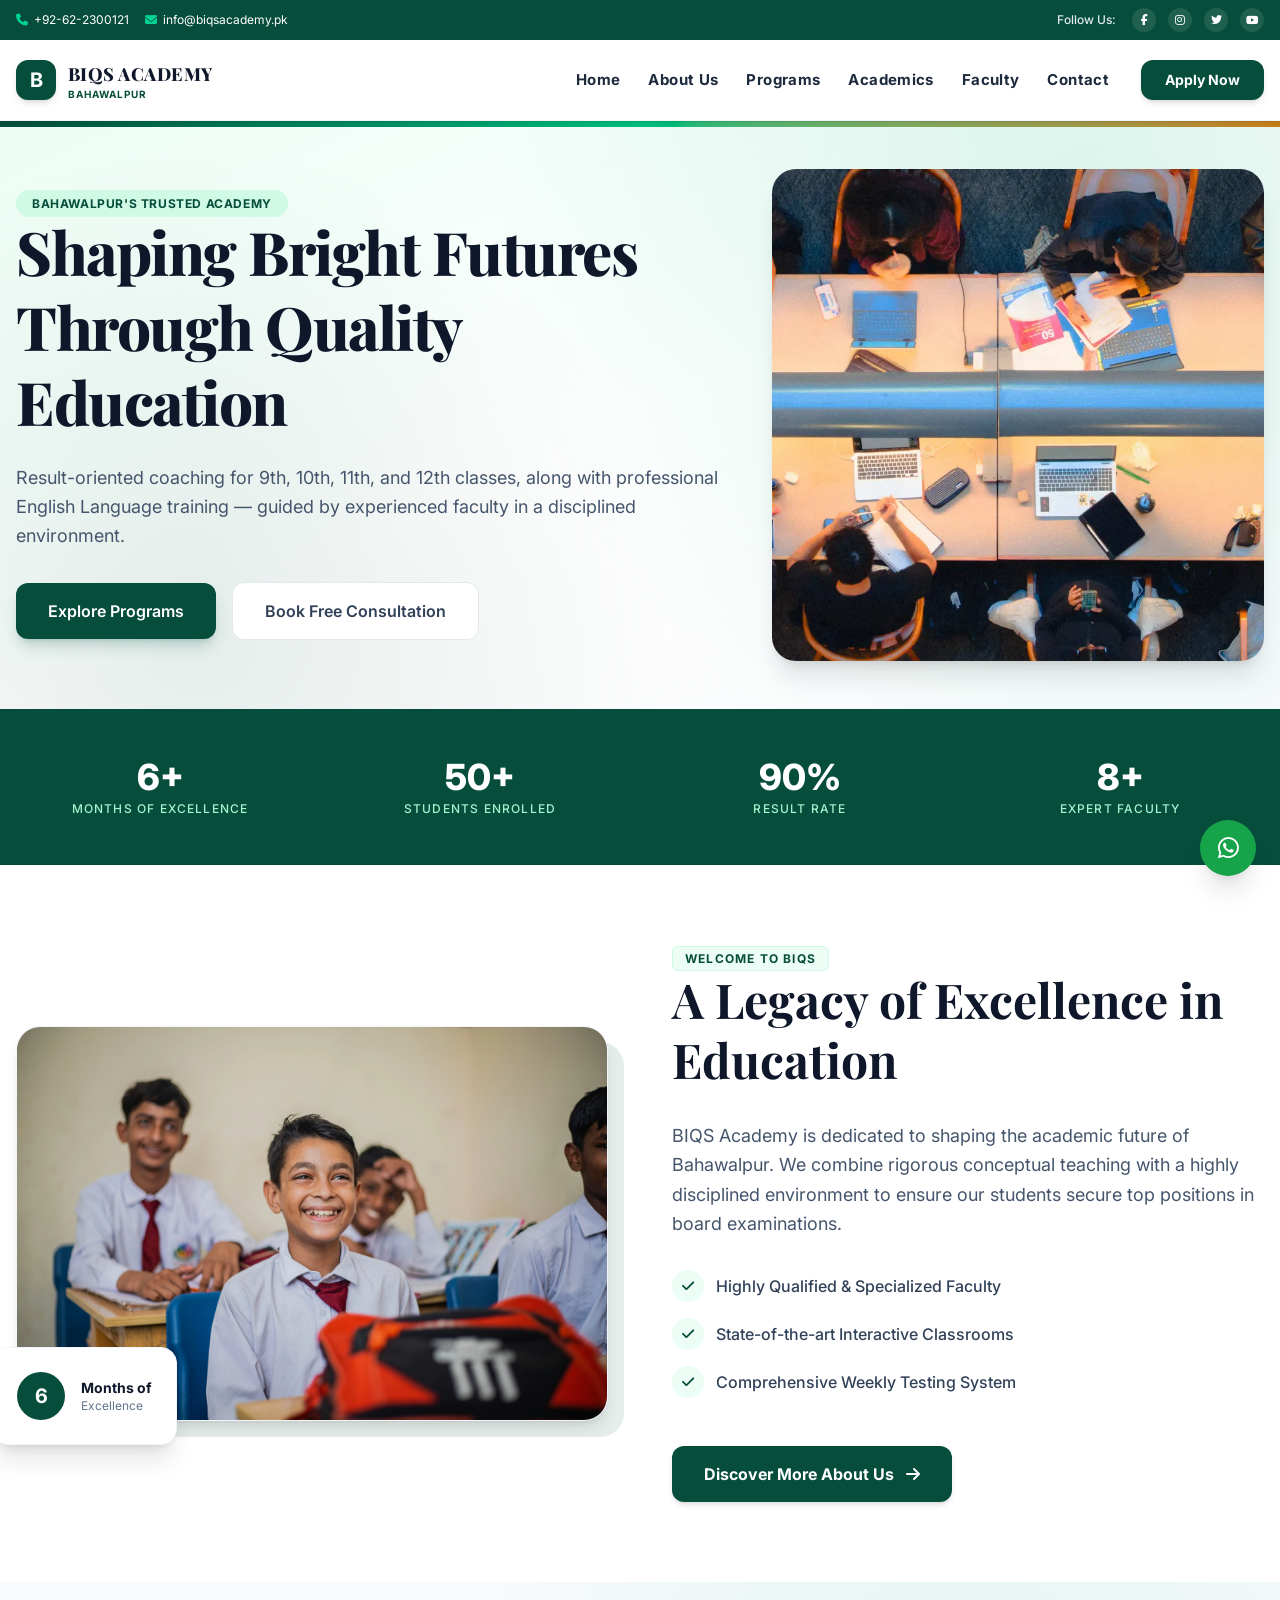
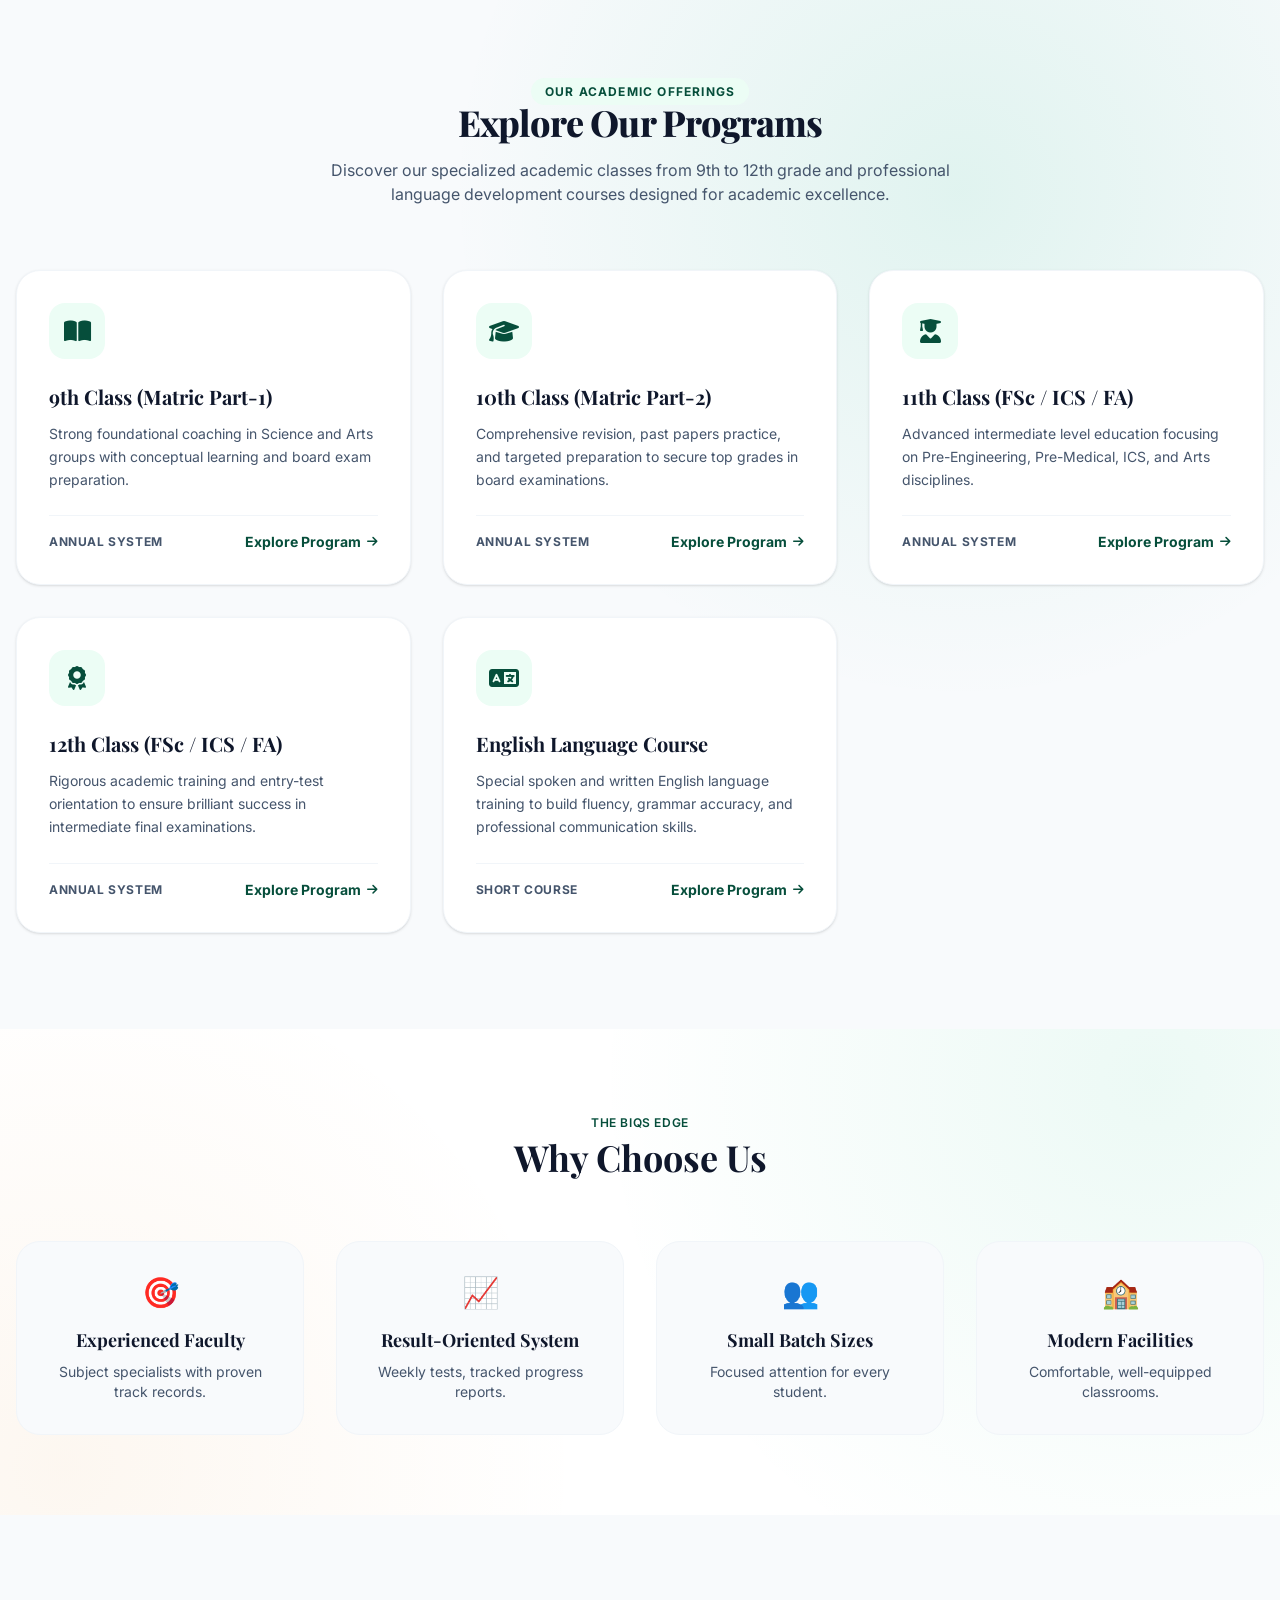
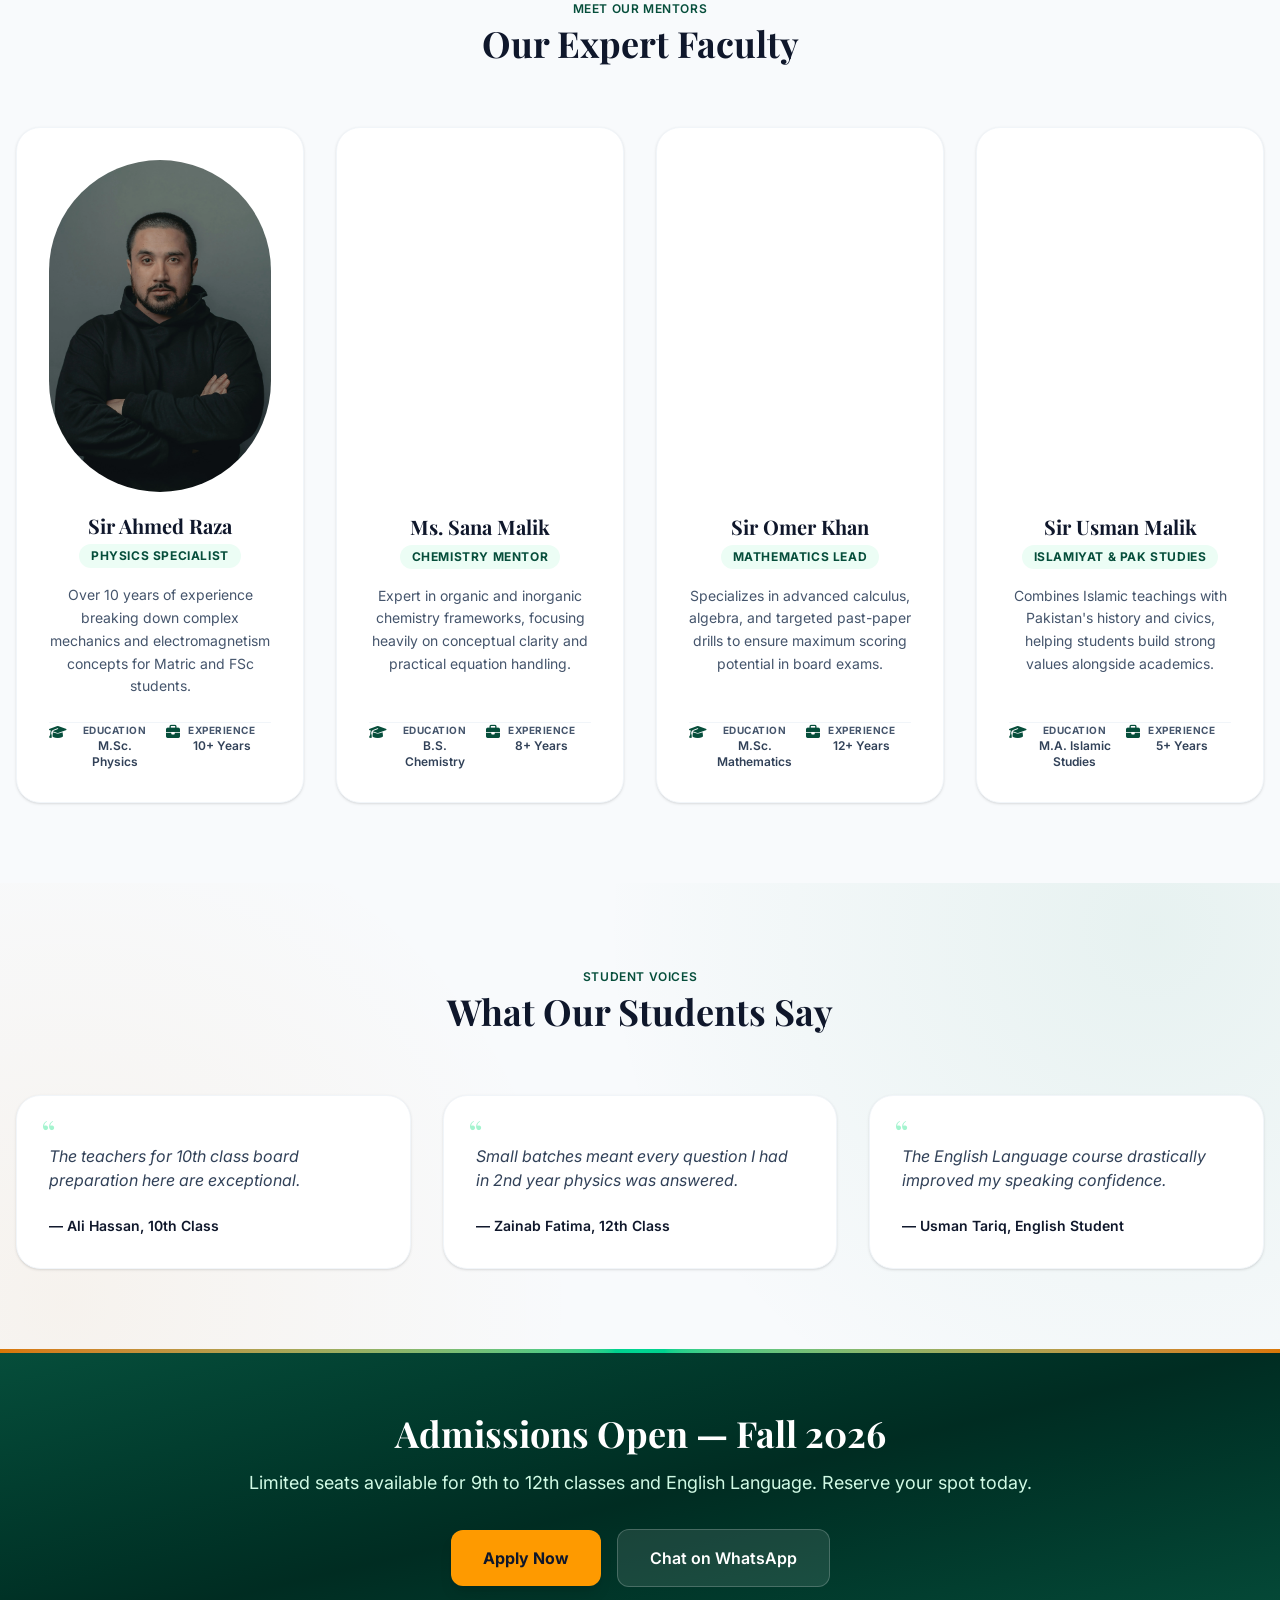
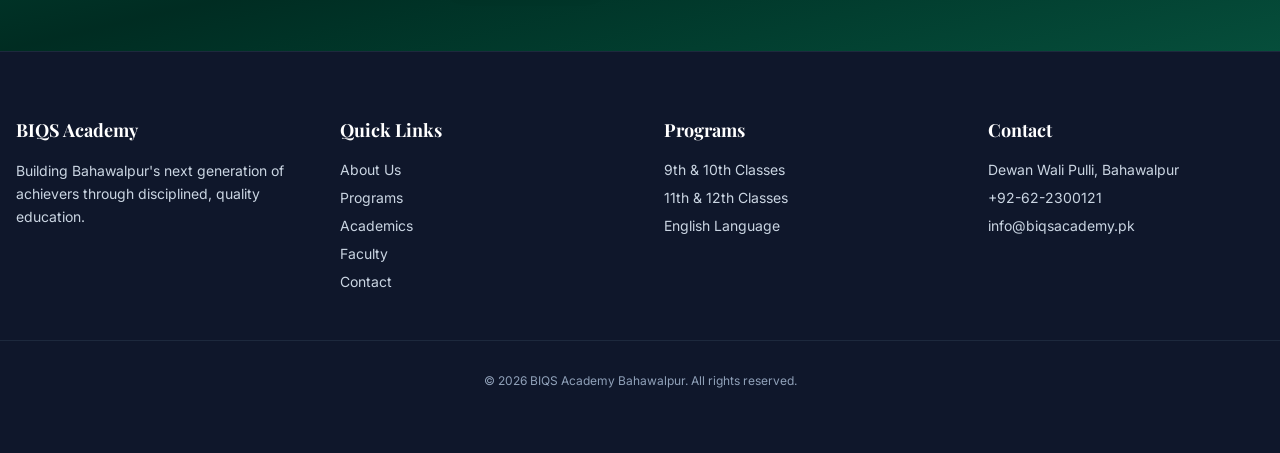
==== commit 78e59884: "fix(csp): remove inline event handlers and tighten script-src policy - Replace inline onload stylesh" ====
--- a/index.html
+++ b/index.html
@@ -17,28 +17,18 @@
     <link rel="manifest" href="/site.webmanifest">
     <meta name="theme-color" content="#064e3b">
 
-
     <!-- Preconnect for Performance Optimization -->
     <link rel="preconnect" href="https://fonts.googleapis.com">
     <link rel="preconnect" href="https://fonts.gstatic.com" crossorigin>
     <link rel="preconnect" href="https://cdnjs.cloudflare.com">
 
-    <!-- Asynchronous Font Loading with Fallback -->
-    <link rel="preload"
-        href="https://fonts.googleapis.com/css2?family=Playfair+Display:wght@600;700;800&family=Inter:wght@400;500;600;700&display=swap"
-        as="style" onload="this.onload=null;this.rel='stylesheet'">
-    <noscript>
-        <link
-            href="https://fonts.googleapis.com/css2?family=Playfair+Display:wght@600;700;800&family=Inter:wght@400;500;600;700&display=swap"
-            rel="stylesheet">
-    </noscript>
-
-    <!-- Font Awesome - Optimized Load -->
-    <link rel="preload" href="https://cdnjs.cloudflare.com/ajax/libs/font-awesome/6.4.0/css/all.min.css" as="style"
-        onload="this.onload=null;this.rel='stylesheet'">
-    <noscript>
-        <link rel="stylesheet" href="https://cdnjs.cloudflare.com/ajax/libs/font-awesome/6.4.0/css/all.min.css">
-    </noscript>
+    <!-- Fonts (CSP-safe: no inline event handlers) -->
+    <link rel="stylesheet"
+        href="https://fonts.googleapis.com/css2?family=Playfair+Display:wght@600;700;800&family=Inter:wght@400;500;600;700&display=swap">
+
+    <!-- Font Awesome (CSP-safe: no inline event handlers) -->
+    <link rel="stylesheet" href="https://cdnjs.cloudflare.com/ajax/libs/font-awesome/6.4.0/css/all.min.css">
+
     <!-- Open Graph / Facebook -->
     <meta property="og:type" content="website">
     <meta property="og:url" content="https://biqs-academy-bahawalpur.vercel.app/">
@@ -56,37 +46,39 @@
     <meta property="twitter:image" content="https://biqs-academy-bahawalpur.vercel.app/assets/images/og-cover.jpg">
 
     <script type="application/ld+json">
-{
-  "@context": "https://schema.org",
-  "@type": "EducationalOrganization",
-  "name": "BIQS Academy Bahawalpur",
-  "alternateName": "BIQS Academy",
-  "url": "https://biqs-academy-bahawalpur.vercel.app/",
-  "logo": "https://biqs-academy-bahawalpur.vercel.app/assets/images/logo.png",
-  "description": "Result-oriented coaching for 9th, 10th, 11th, 12th classes and English Language training in Bahawalpur since March 2026.",
-  "address": {
-    "@type": "PostalAddress",
-    "streetAddress": "Dewan Wali Pulli, Bahawalpur",
-    "addressLocality": "Bahawalpur",
-    "addressRegion": "Punjab",
-    "postalCode": "63100",
-    "addressCountry": "PK"
-  },
-  "geo": {
-    "@type": "GeoCoordinates",
-    "latitude": "29.3956",
-    "longitude": "71.6833"
-  },
-  "telephone": "+923016283553",
-  "email": "info@biqsacademy.pk",
-  "foundingDate": "2026",
-  "openingHours": "Mo-Sa 15:00-20:00",
-  "priceRange": "$$",
-  "sameAs": [
-    "https://www.facebook.com/profile.php?id=61590600022047",
-    "https://www.instagram.com/biqs_academy_bwp",
-}
-</script>
+    {
+      "@context": "https://schema.org",
+      "@type": "EducationalOrganization",
+      "name": "BIQS Academy Bahawalpur",
+      "alternateName": "BIQS Academy",
+      "url": "https://biqs-academy-bahawalpur.vercel.app/",
+      "logo": "https://biqs-academy-bahawalpur.vercel.app/assets/images/logo.png",
+      "description": "Result-oriented coaching for 9th, 10th, 11th, 12th classes and English Language training in Bahawalpur since March 2026.",
+      "address": {
+        "@type": "PostalAddress",
+        "streetAddress": "Dewan Wali Pulli, Bahawalpur",
+        "addressLocality": "Bahawalpur",
+        "addressRegion": "Punjab",
+        "postalCode": "63100",
+        "addressCountry": "PK"
+      },
+      "geo": {
+        "@type": "GeoCoordinates",
+        "latitude": "29.3956",
+        "longitude": "71.6833"
+      },
+      "telephone": "+923016283553",
+      "email": "info@biqsacademy.pk",
+      "foundingDate": "2026",
+      "openingHours": "Mo-Sa 15:00-20:00",
+      "priceRange": "$$",
+      "sameAs": [
+        "https://www.facebook.com/profile.php?id=61590600022047",
+        "https://www.instagram.com/biqs_academy_bwp"
+      ]
+    }
+    </script>
+
     <!-- Tailwind CSS (pre-built, static — replaces runtime CDN compiler for performance) -->
     <link rel="stylesheet" href="assets/css/style.css">
 </head>
@@ -331,7 +323,7 @@
                     <div class="text-xs uppercase tracking-widest text-emerald-200 font-medium">Result Rate</div>
                 </div>
                 <div>
-                    <div class="text-3xl lg:text-4xl font-extrabold mb-1 stat-number" data-target="8+" data-suffix="+">0
+                    <div class="text-3xl lg:text-4xl font-extrabold mb-1 stat-number" data-target="8" data-suffix="+">0
                     </div>
                     <div class="text-xs uppercase tracking-widest text-emerald-200 font-medium">Expert Faculty</div>
                 </div>
@@ -364,7 +356,7 @@
                                 <p class="text-xs text-slate-500">Excellence</p>
                             </div>
                         </div>
-                    </div> -
+                    </div>
                 </div>
 
                 <!-- Right Side: Content & Button -->
@@ -743,7 +735,7 @@
                     </div>
                     <!-- Faculty Card 4  -->
                     <div
-                      class="faculty-card bg-white p-8 rounded-3xl text-center border border-slate-100 shadow-sm hover:shadow-xl transition-all duration-300 flex flex-col">
+                        class="faculty-card bg-white p-8 rounded-3xl text-center border border-slate-100 shadow-sm hover:shadow-xl transition-all duration-300 flex flex-col">
                         <div
                             class="w-24 h-24 rounded-full mx-auto mb-5 overflow-hidden shadow-inner ring-4 ring-emerald-50">
                             <img src="assets/images/faculty/usman-malik.webp"
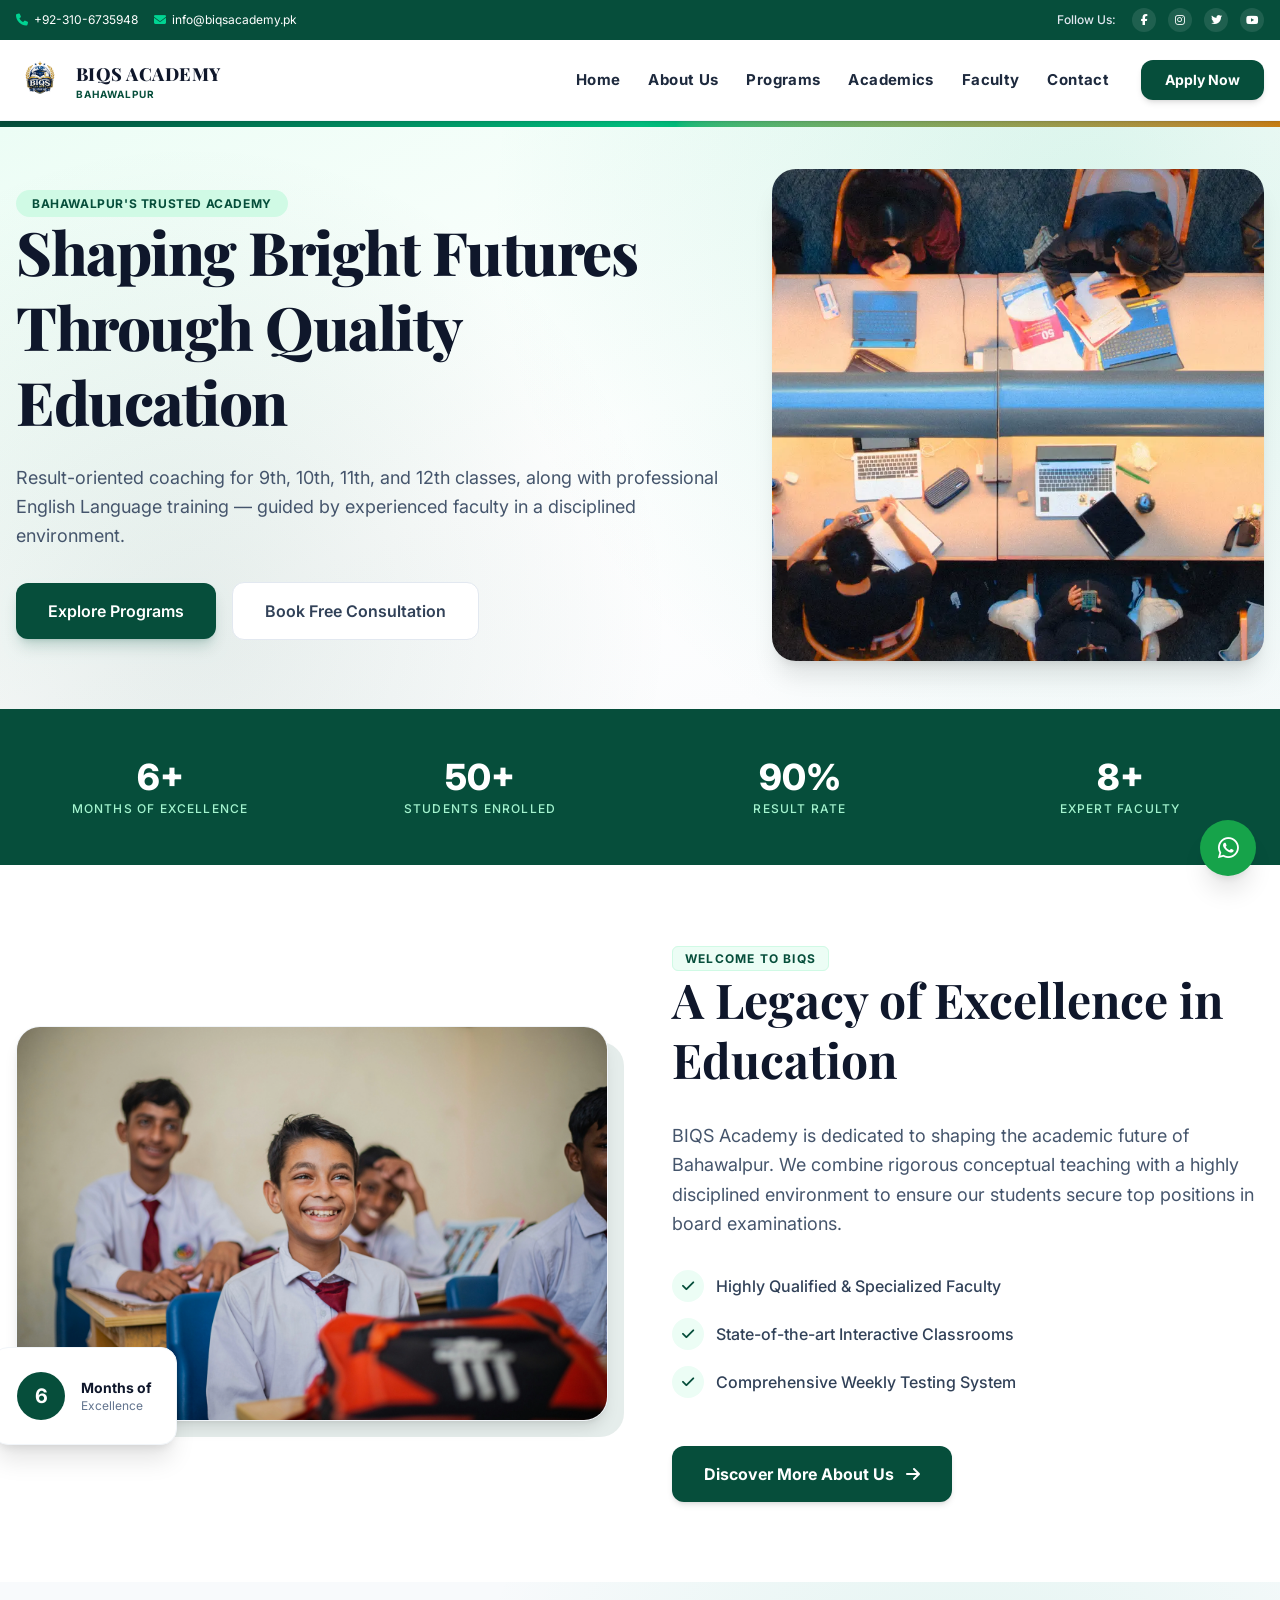
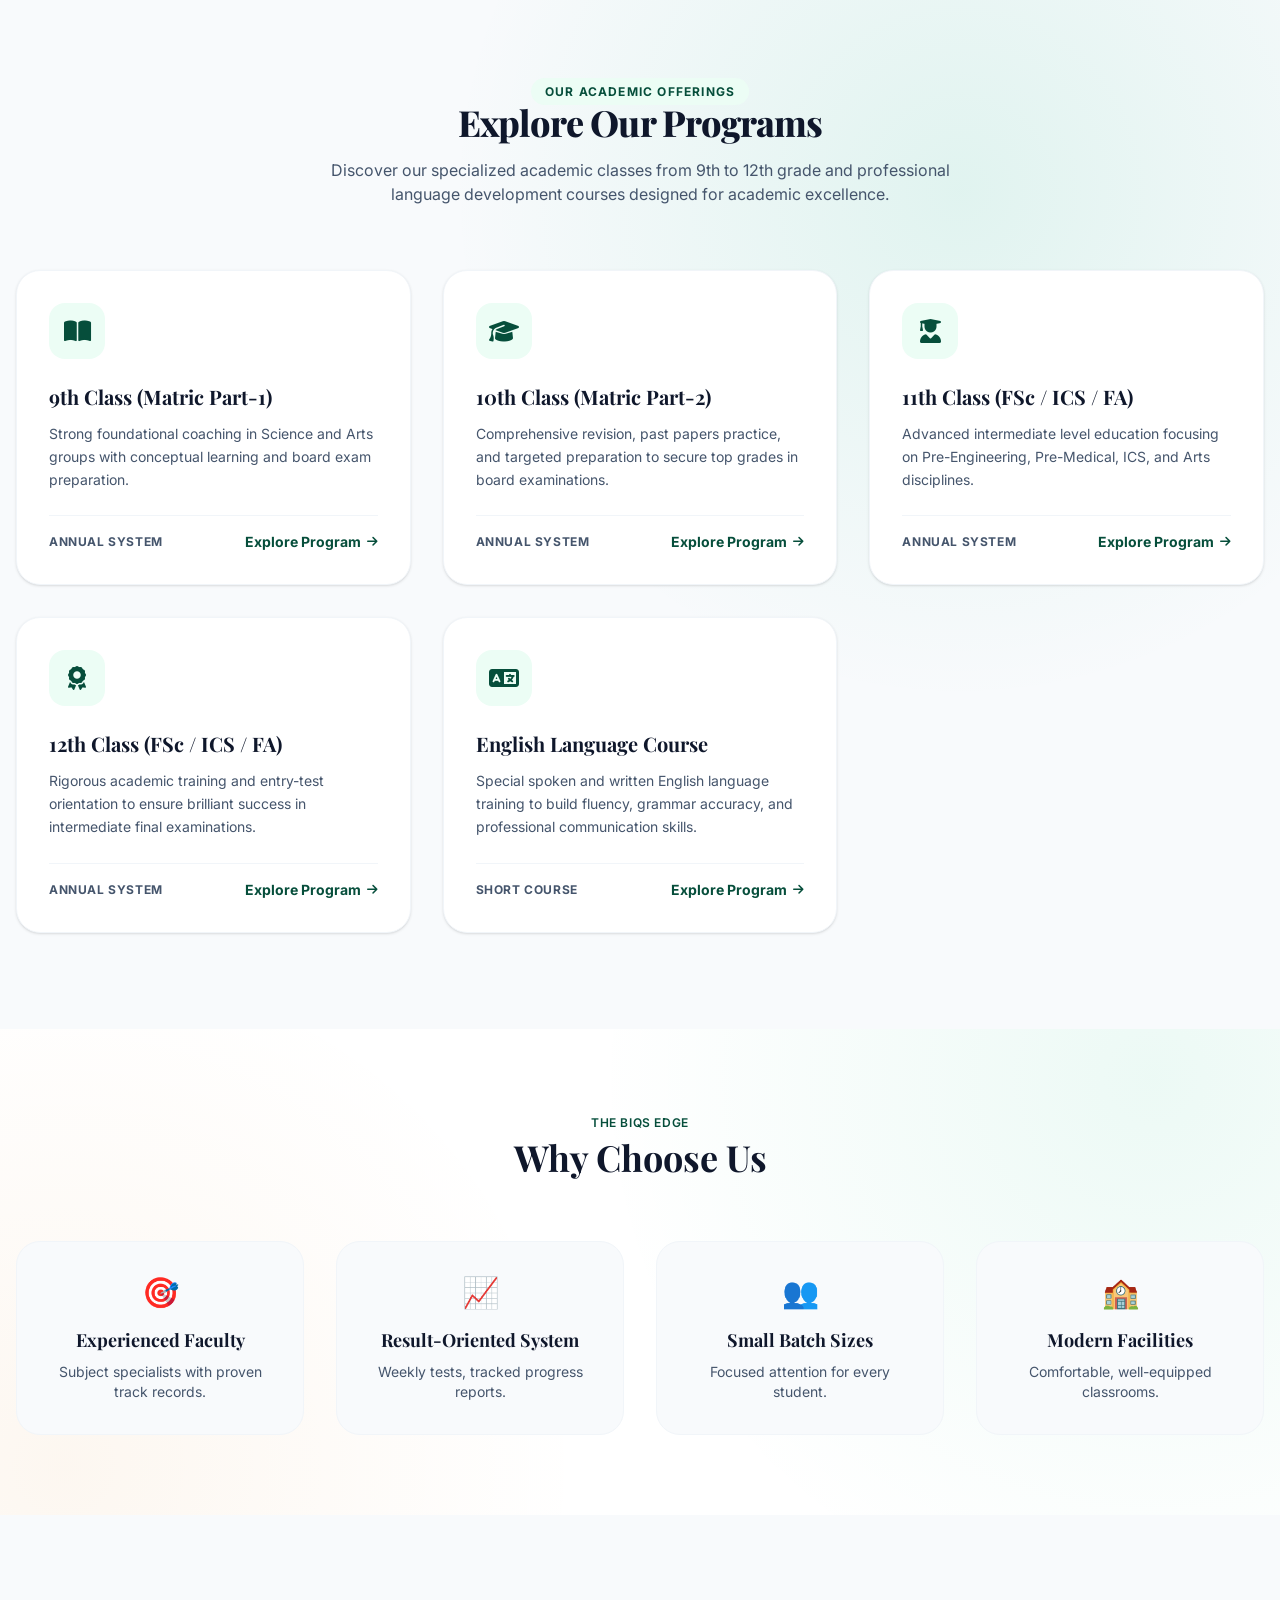
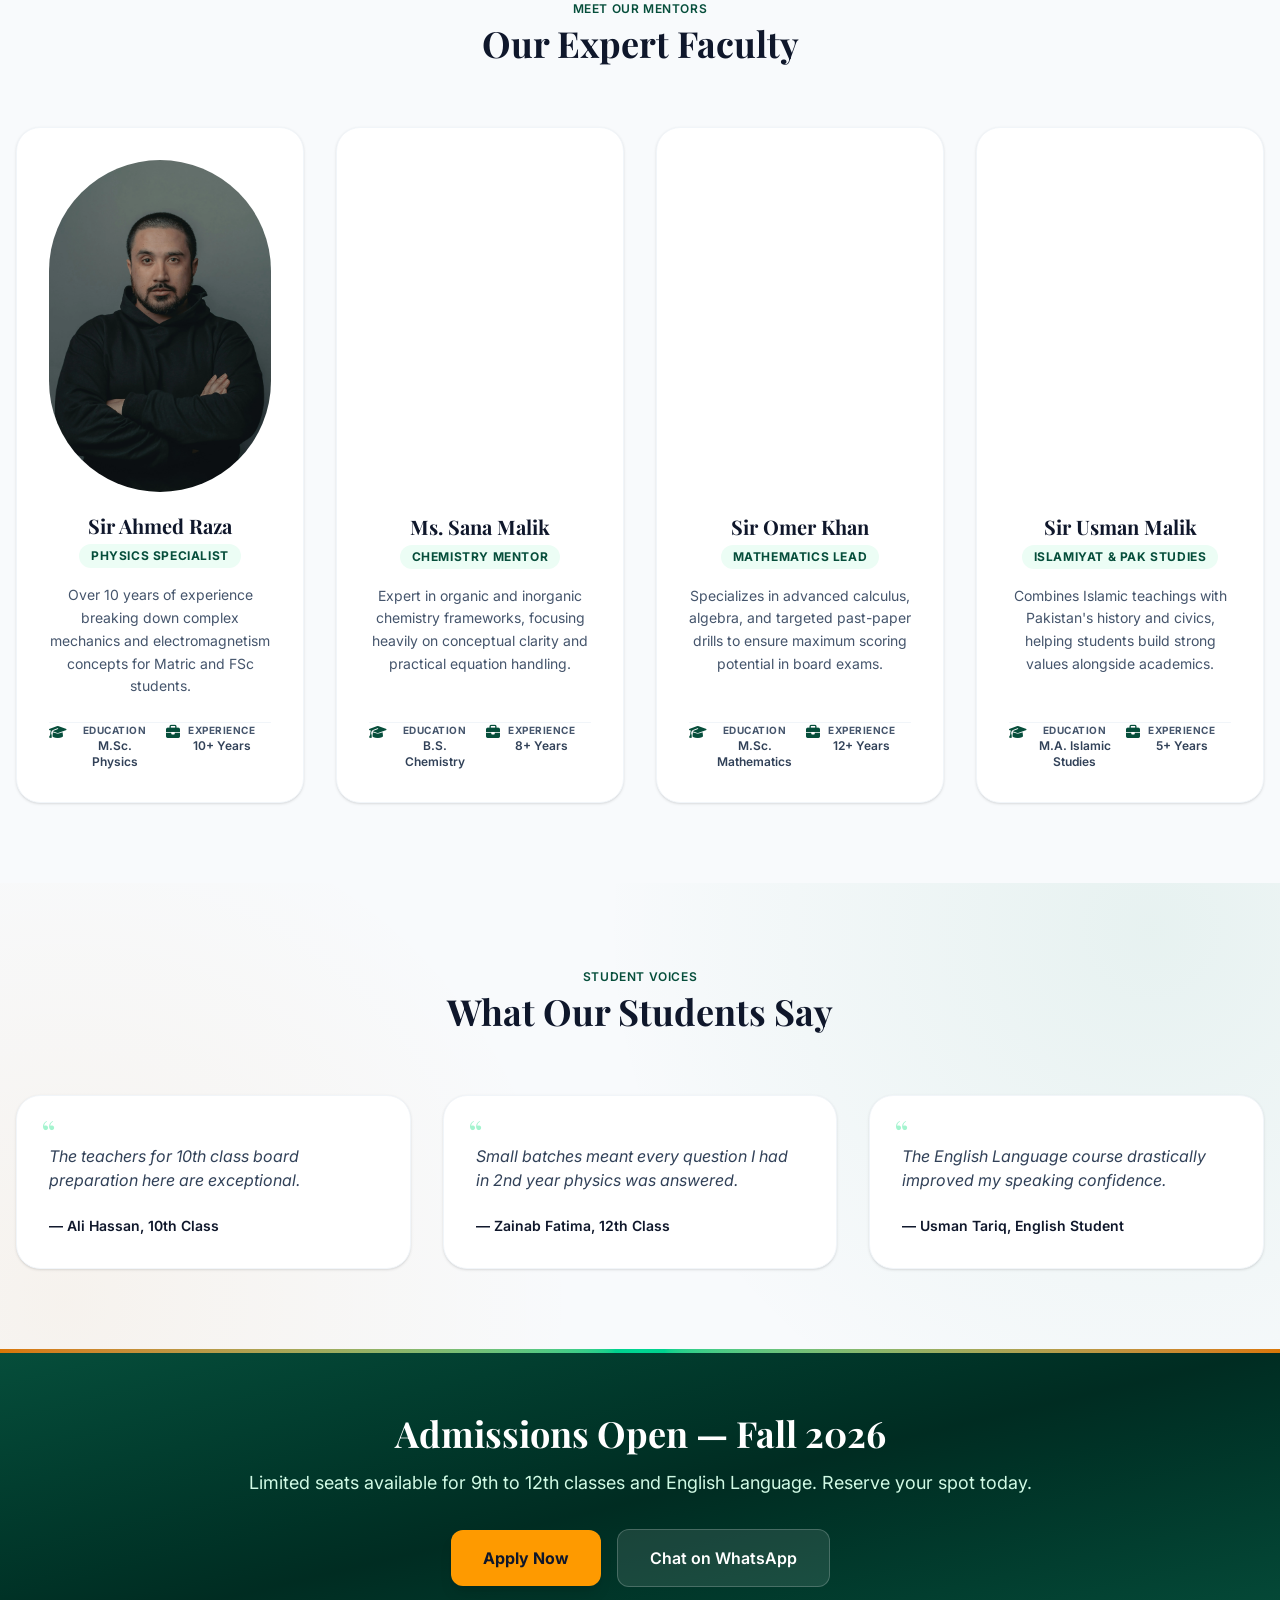
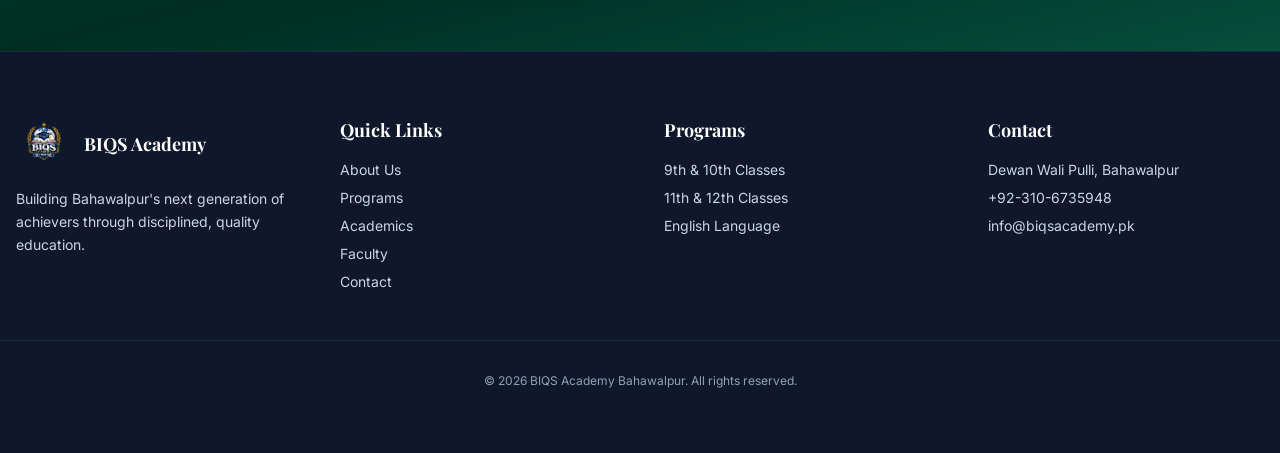
==== commit fdd99ee3: "feat: add official logo to header/footer, update contact numbers - Replace placeholder 'B' icon with" ====
--- a/index.html
+++ b/index.html
@@ -52,7 +52,7 @@
       "name": "BIQS Academy Bahawalpur",
       "alternateName": "BIQS Academy",
       "url": "https://biqs-academy-bahawalpur.vercel.app/",
-      "logo": "https://biqs-academy-bahawalpur.vercel.app/assets/images/logo.png",
+      "logo": "https://biqs-academy-bahawalpur.vercel.app/assets/images/biqs-academy-logo.png",
       "description": "Result-oriented coaching for 9th, 10th, 11th, 12th classes and English Language training in Bahawalpur since March 2026.",
       "address": {
         "@type": "PostalAddress",
@@ -67,7 +67,8 @@
         "latitude": "29.3956",
         "longitude": "71.6833"
       },
-      "telephone": "+923016283553",
+      "telephone": "+92-310-6735948
+",
       "email": "info@biqsacademy.pk",
       "foundingDate": "2026",
       "openingHours": "Mo-Sa 15:00-20:00",
@@ -98,9 +99,10 @@
         <div class="bg-[#064e3b] text-white text-xs py-2 px-4">
             <div class="max-w-7xl mx-auto flex flex-col sm:flex-row justify-between items-center gap-2">
                 <div class="flex items-center gap-4">
-                    <a href="tel:+92622300121"
+                    <a href="tel:+92-310-6735948
+"
                         class="flex items-center gap-1.5 hover:text-emerald-200 transition-colors"><i
-                            class="fa-solid fa-phone text-emerald-400" aria-hidden="true"></i> +92-62-2300121</a>
+                            class="fa-solid fa-phone text-emerald-400" aria-hidden="true"></i> +92-310-6735948</a>
                     <a href="mailto:info@biqsacademy.pk"
                         class="hidden md:inline-flex items-center gap-1.5 hover:text-emerald-200 transition-colors"><i
                             class="fa-solid fa-envelope text-emerald-400" aria-hidden="true"></i>
@@ -137,18 +139,17 @@
                     aria-label="Toggle Menu">
                     <i class="fa-solid fa-bars" aria-hidden="true"></i>
                 </button>
-                <!-- Logo -->
-                <a href="index.html" class="flex items-center gap-3 group">
-                    <div
-                        class="w-10 h-10 bg-[#064e3b] text-white rounded-xl flex items-center justify-center font-bold text-xl shadow-md group-hover:scale-105 group-hover:bg-emerald-900 transition-all duration-300">
-                        B</div>
-                    <div class="leading-tight">
-                        <span class="block font-serif font-extrabold text-lg text-slate-900 tracking-wide">BIQS
-                            ACADEMY</span>
-                        <span
-                            class="block text-[10px] font-bold text-[#064e3b] tracking-widest uppercase">BAHAWALPUR</span>
-                    </div>
-                </a>
+            <!-- Logo -->
+            <a href="index.html" class="flex items-center gap-3 group">
+                <img src="assets/images/logo-emblem.png" alt="BIQS Academy Bahawalpur"
+                    class="h-12 w-12 object-contain transition-transform duration-300 group-hover:scale-105">
+                <div class="leading-tight">
+                    <span class="block font-serif font-extrabold text-lg text-slate-900 tracking-wide">BIQS
+                        ACADEMY</span>
+                    <span class="block text-[10px] font-bold text-[#064e3b] tracking-widest uppercase">BAHAWALPUR</span>
+                </div>
+            </a>
+              
             </div>
 
             <!-- Desktop Nav (Right Aligned with Underline Hover Effect) -->
@@ -859,7 +860,7 @@
                     <a href="contact.html"
                         class="w-full sm:w-auto bg-amber-500 hover:bg-amber-600 text-slate-900 font-bold px-8 py-4 rounded-xl shadow-lg transition-all">Apply
                         Now</a>
-                    <a href="https://wa.me/923016283553?text=Hi%2C%20I%20want%20to%20know%20more%20about%20admissions%20at%20BIQS%20Academy"
+                    <a href="https://wa.me/+923266735959?text=Hi%2C%20I%20want%20to%20know%20more%20about%20admissions%20at%20BIQS%20Academy"
                         target="_blank" rel="noopener"
                         class="w-full sm:w-auto bg-white/10 hover:bg-white/20 text-white font-semibold px-8 py-4 rounded-xl border border-white/20 transition-all">Chat
                         on WhatsApp</a>
@@ -872,11 +873,14 @@
     <!-- ================= FOOTER ================= -->
     <footer class="bg-slate-900 text-slate-300 py-16 border-t border-slate-800">
         <div class="max-w-7xl mx-auto px-4 grid grid-cols-1 md:grid-cols-2 lg:grid-cols-4 gap-12">
-            <div class="space-y-4">
+        <div class="space-y-4">
+            <div class="flex items-center gap-3">
+                <img src="assets/images/logo-emblem.png" alt="BIQS Academy Bahawalpur" class="h-14 w-14 object-contain">
                 <h3 class="text-white font-serif font-bold text-lg">BIQS Academy</h3>
-                <p class="text-sm leading-relaxed">Building Bahawalpur's next generation of achievers through
-                    disciplined, quality education.</p>
-            </div>
+            </div>
+            <p class="text-sm leading-relaxed">Building Bahawalpur's next generation of achievers through
+                disciplined, quality education.</p>
+        </div>
             <div class="space-y-4">
                 <h3 class="text-white font-serif font-bold text-lg">Quick Links</h3>
                 <ul class="space-y-2 text-sm">
@@ -903,7 +907,8 @@
                 <ul class="space-y-2 text-sm">
                     <li> <a href="https://maps.google.com/?q=Dewan+Wali+Pulli%2C+Bahawalpur" target="_blank"
                             class="hover:text-white">Dewan Wali Pulli, Bahawalpur</a></li>
-                    <li><a href="tel:+92622300121" class="hover:text-white">+92-62-2300121</a></li>
+                    <li><a href="tel:+92-310-6735948
+" class="hover:text-white">+92-310-6735948</a></li>
                     <li><a href="mailto:info@biqsacademy.pk" class="hover:text-white">info@biqsacademy.pk</a></li>
                 </ul>
             </div>
@@ -915,7 +920,7 @@
 
     <!-- Floating WhatsApp Button -->
     <a class="fixed bottom-6 right-6 z-50 bg-whatsapp text-white w-14 h-14 rounded-full flex items-center justify-center text-2xl shadow-xl hover:scale-110 transition-transform"
-        href="https://wa.me/923016283553?text=Hi%2C%20I%27d%20like%20more%20information%20about%20BIQS%20Academy"
+        href="https://wa.me/923266735959?text=Hi%2C%20I%27d%20like%20more%20information%20about%20BIQS%20Academy"
         target="_blank" rel="noopener" aria-label="Chat on WhatsApp">
         <i class="fa-brands fa-whatsapp" aria-hidden="true"></i>
     </a>
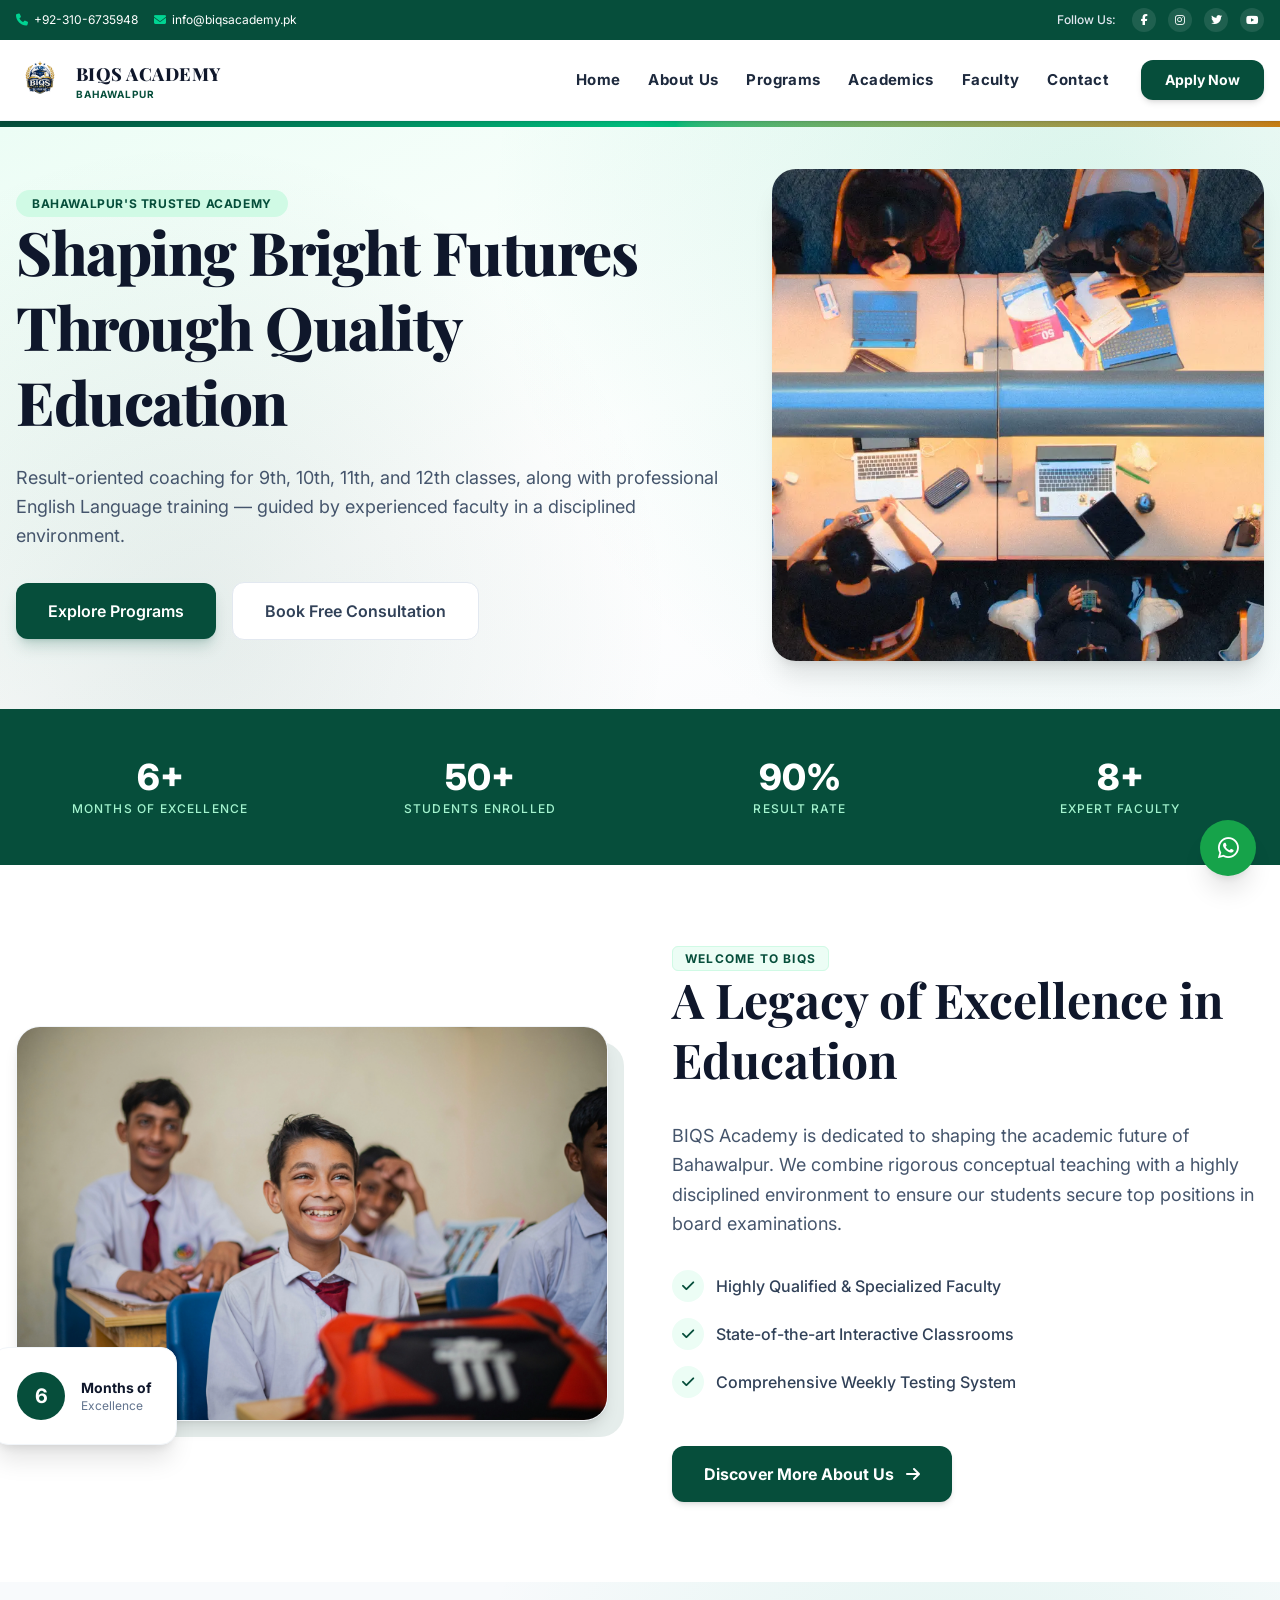
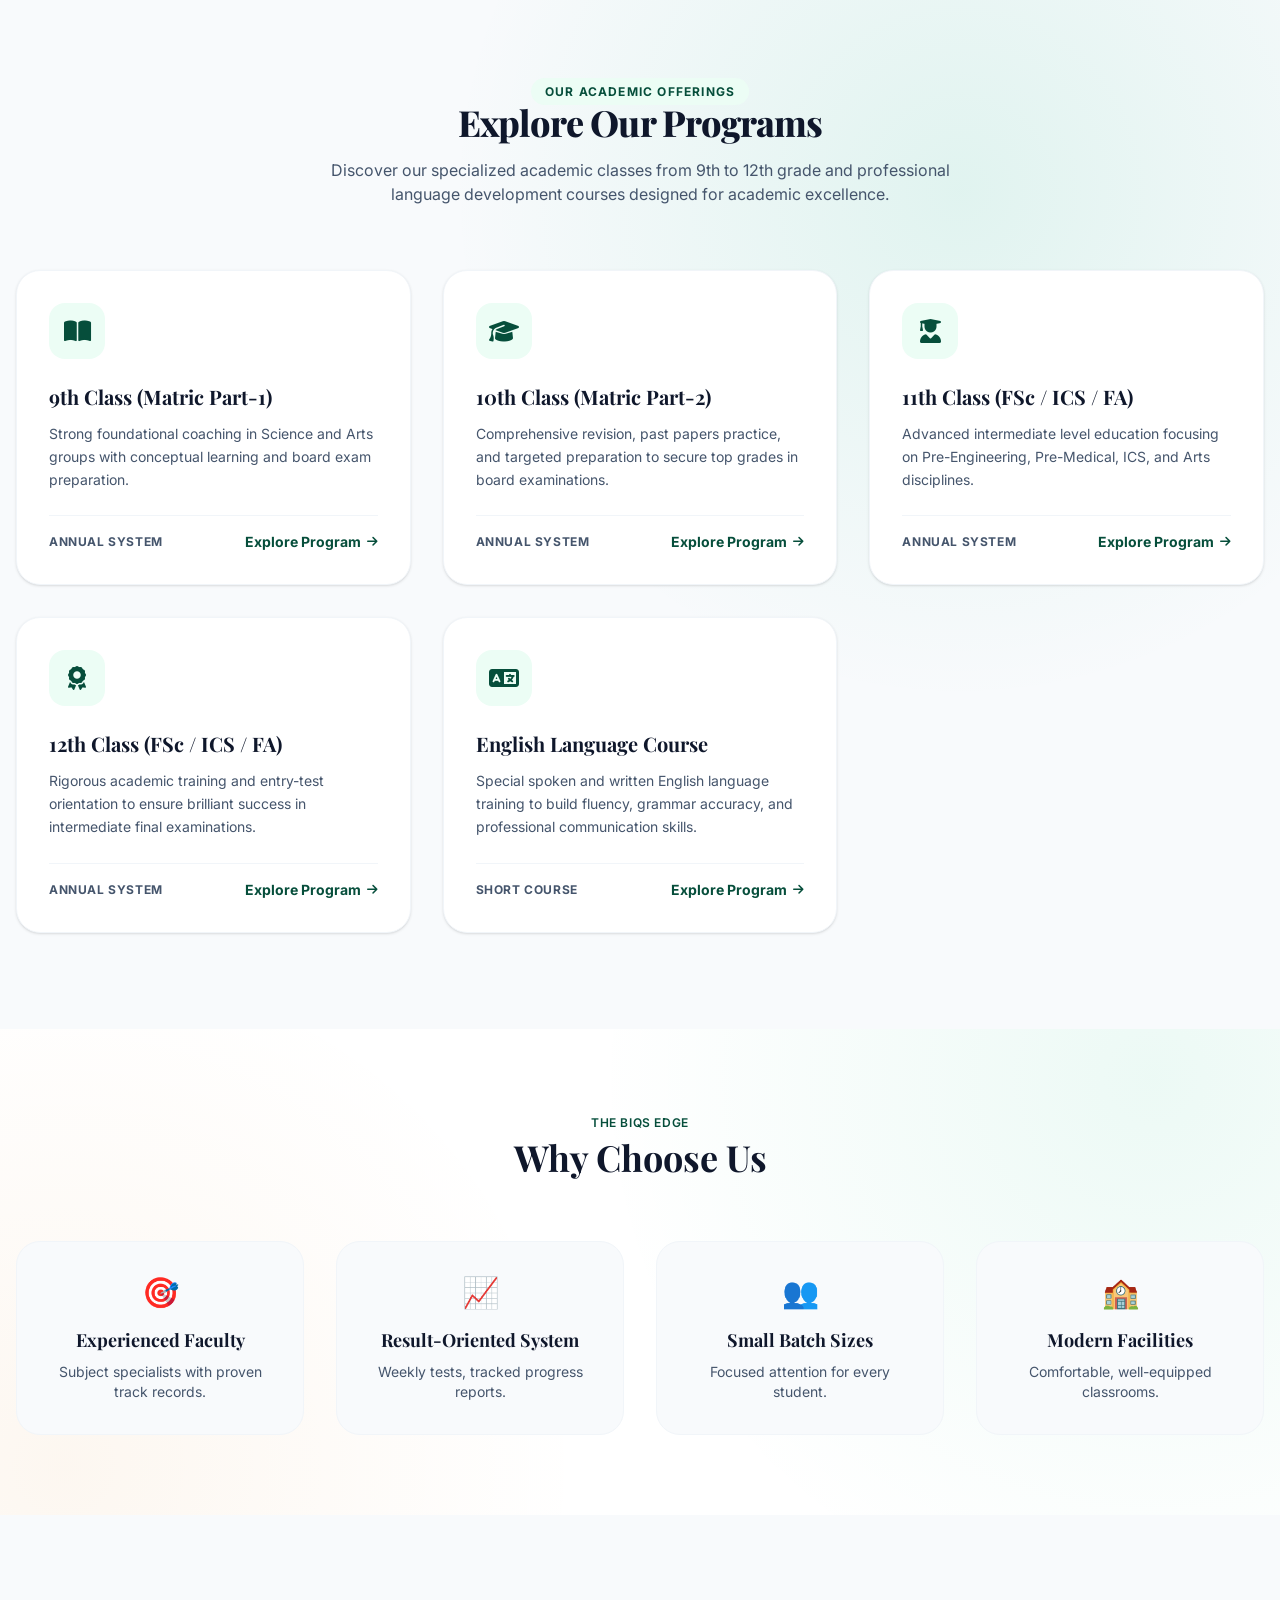
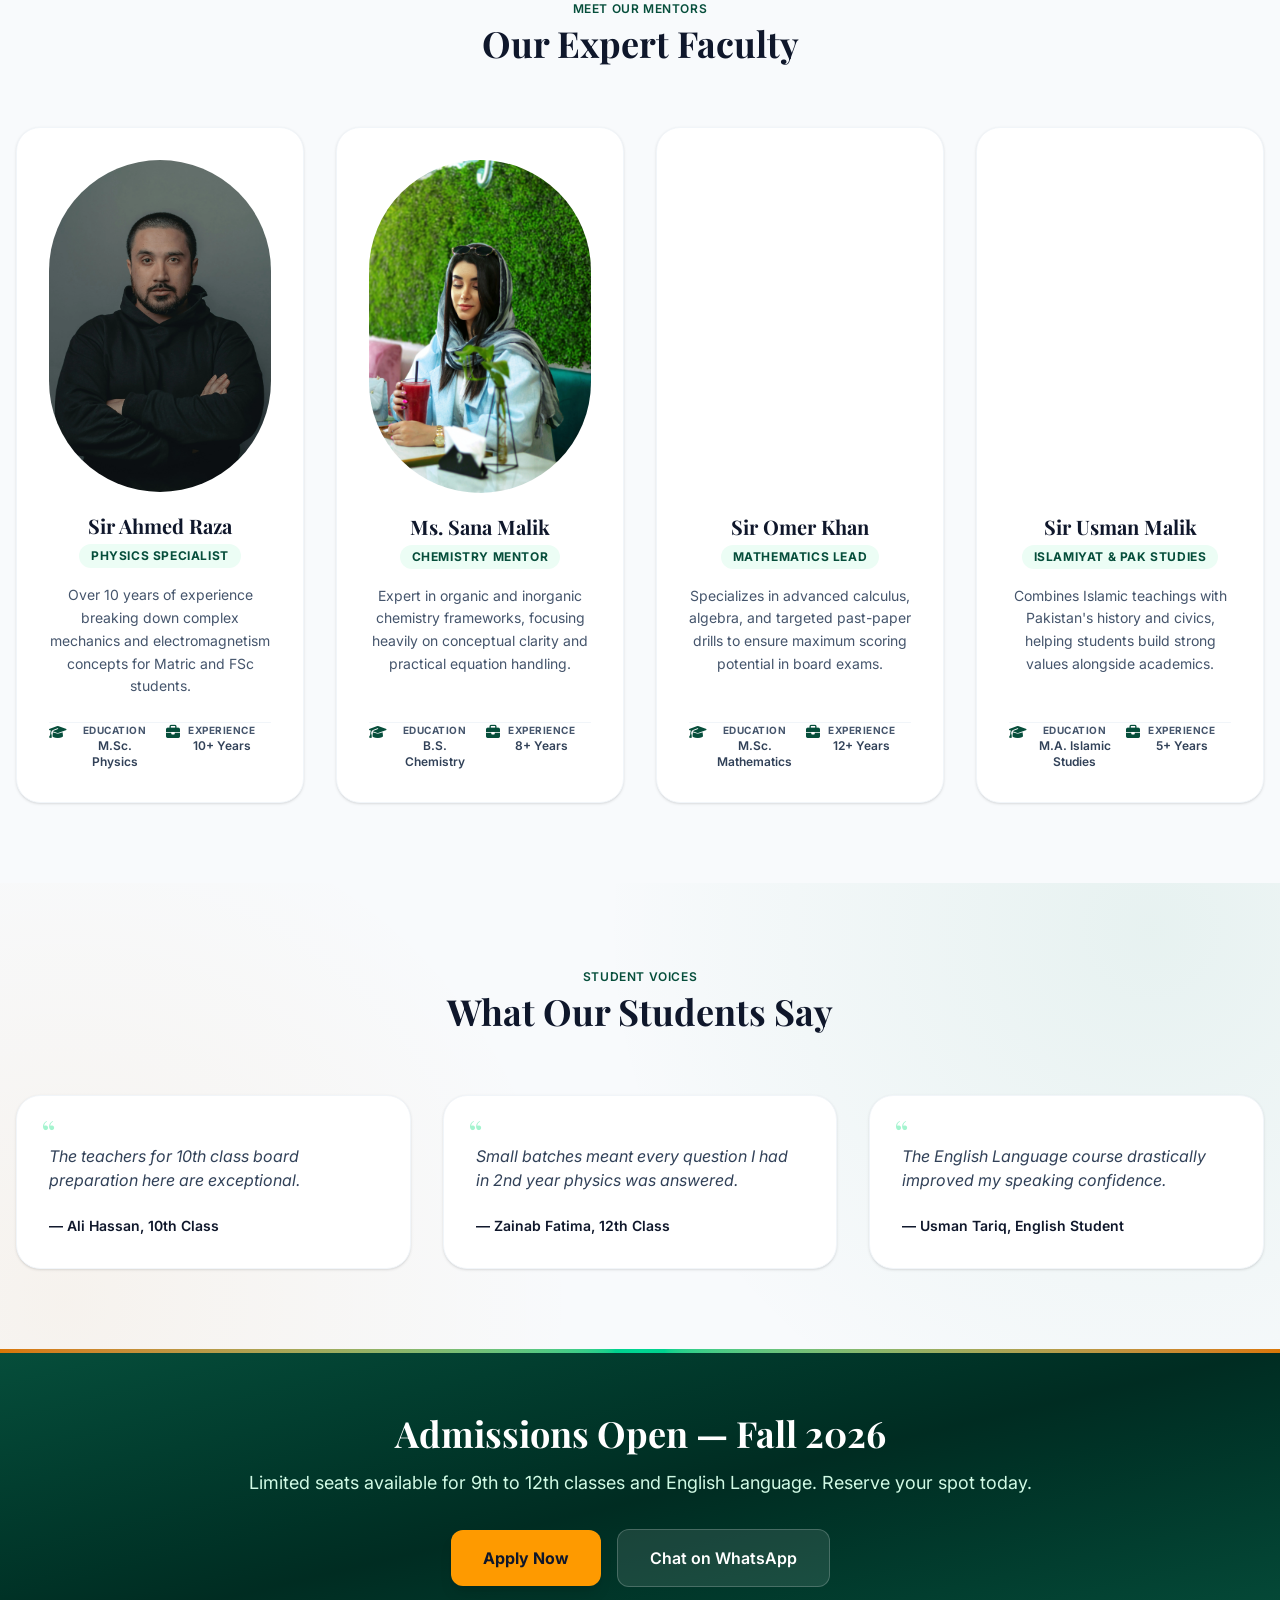
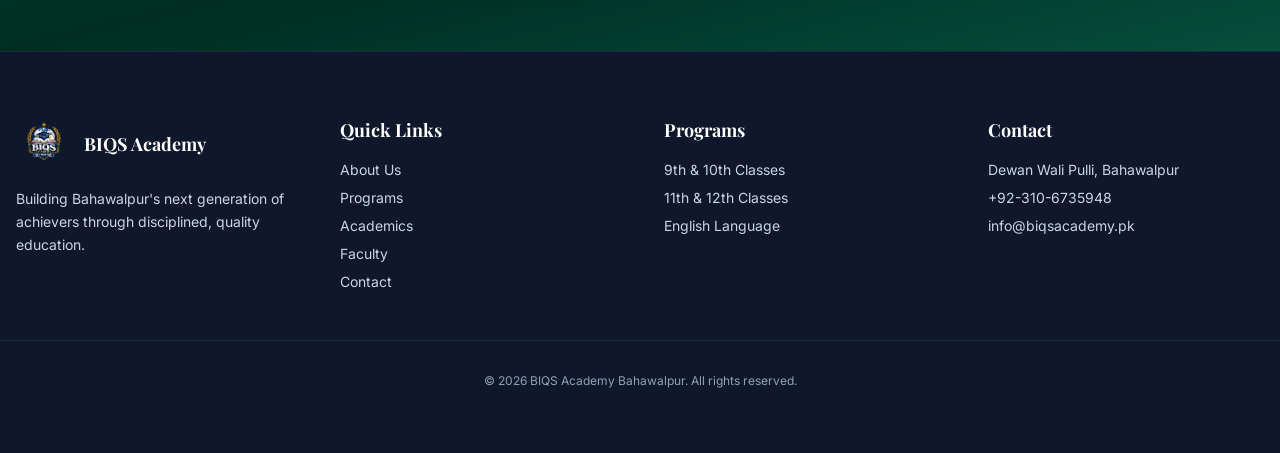
==== commit 5a1c43ac: "Simplify contact dropdown; show desktop navbar from 860px - Reduce the contact query dropdown to 6 t" ====
--- a/index.html
+++ b/index.html
@@ -34,7 +34,7 @@
     <meta property="og:url" content="https://biqs-academy-bahawalpur.vercel.app/">
     <meta property="og:title" content="BIQS Academy Bahawalpur | 9th to 12th & English Coaching">
     <meta property="og:description"
-        content="Result-oriented coaching for 9th, 10th, 11th, 12th classes and English Language in Bahawalpur. 12+ years of proven excellence.">
+        content="Result-oriented coaching for 9th, 10th, 11th, 12th classes and English Language in Bahawalpur. 6+ months of proven results with expert faculty.">
     <meta property="og:image" content="https://biqs-academy-bahawalpur.vercel.app/assets/images/og-cover.jpg">
 
     <!-- Twitter -->
@@ -42,7 +42,7 @@
     <meta property="twitter:url" content="https://biqs-academy-bahawalpur.vercel.app/">
     <meta property="twitter:title" content="BIQS Academy Bahawalpur | Top Coaching Institute">
     <meta property="twitter:description"
-        content="Result-oriented coaching for 9th, 10th, 11th, 12th classes and English Language in Bahawalpur.">
+        content="Result-oriented coaching for 9th, 10th, 11th, 12th classes and English Language in Bahawalpur. 6+ months of proven results with expert faculty.">
     <meta property="twitter:image" content="https://biqs-academy-bahawalpur.vercel.app/assets/images/og-cover.jpg">
 
     <script type="application/ld+json">
@@ -67,8 +67,7 @@
         "latitude": "29.3956",
         "longitude": "71.6833"
       },
-      "telephone": "+92-310-6735948
-",
+      "telephone": "+92-310-6735948",
       "email": "info@biqsacademy.pk",
       "foundingDate": "2026",
       "openingHours": "Mo-Sa 15:00-20:00",
@@ -100,8 +99,7 @@
             <div class="max-w-7xl mx-auto flex flex-col sm:flex-row justify-between items-center gap-2">
                 <div class="flex items-center gap-4">
                     <a href="tel:+92-310-6735948
-"
-                        class="flex items-center gap-1.5 hover:text-emerald-200 transition-colors"><i
+" class="flex items-center gap-1.5 hover:text-emerald-200 transition-colors"><i
                             class="fa-solid fa-phone text-emerald-400" aria-hidden="true"></i> +92-310-6735948</a>
                     <a href="mailto:info@biqsacademy.pk"
                         class="hidden md:inline-flex items-center gap-1.5 hover:text-emerald-200 transition-colors"><i
@@ -139,17 +137,18 @@
                     aria-label="Toggle Menu">
                     <i class="fa-solid fa-bars" aria-hidden="true"></i>
                 </button>
-            <!-- Logo -->
-            <a href="index.html" class="flex items-center gap-3 group">
-                <img src="assets/images/logo-emblem.png" alt="BIQS Academy Bahawalpur"
-                    class="h-12 w-12 object-contain transition-transform duration-300 group-hover:scale-105">
-                <div class="leading-tight">
-                    <span class="block font-serif font-extrabold text-lg text-slate-900 tracking-wide">BIQS
-                        ACADEMY</span>
-                    <span class="block text-[10px] font-bold text-[#064e3b] tracking-widest uppercase">BAHAWALPUR</span>
-                </div>
-            </a>
-              
+                <!-- Logo -->
+                <a href="index.html" class="flex items-center gap-3 group">
+                    <img src="assets/images/logo-emblem.png" alt="BIQS Academy Bahawalpur"
+                        class="h-12 w-12 object-contain transition-transform duration-300 group-hover:scale-105">
+                    <div class="leading-tight">
+                        <span class="block font-serif font-extrabold text-lg text-slate-900 tracking-wide">BIQS
+                            ACADEMY</span>
+                        <span
+                            class="block text-[10px] font-bold text-[#064e3b] tracking-widest uppercase">BAHAWALPUR</span>
+                    </div>
+                </a>
+
             </div>
 
             <!-- Desktop Nav (Right Aligned with Underline Hover Effect) -->
@@ -191,7 +190,7 @@
 
             <!-- CTA Button -->
             <div class="flex items-center">
-                <a href="contact.html"
+                <a href="contact.html#send-message"
                     class="hidden sm:inline-block bg-[#064e3b] hover:bg-emerald-900 text-white px-6 py-2.5 rounded-xl text-sm font-bold shadow-md transition-all">Apply
                     Now</a>
             </div>
@@ -250,6 +249,12 @@
                     Contact
                     <span
                         class="absolute left-0 bottom-0 w-0 h-0.5 bg-[#064e3b] transition-all duration-300 ease-in-out group-hover:w-full"></span>
+                </a>
+            </div>
+            <div class="pt-4 sm:hidden">
+                <a href="contact.html"
+                    class="block w-full text-center bg-[#064e3b] hover:bg-emerald-900 text-white px-8 py-4 rounded-xl text-sm font-bold shadow-md transition-all">
+                    Apply Now
                 </a>
             </div>
         </div>
@@ -287,7 +292,7 @@
                         <a href="#programs"
                             class="w-full sm:w-auto bg-primary hover:bg-emerald-900 text-white font-semibold px-8 py-4 rounded-xl shadow-lg shadow-emerald-900/20 transition-all text-center">Explore
                             Programs</a>
-                        <a href="contact.html"
+                        <a href="contact.html" data-subject="Admission Inquiry" data-message="I would like to book a free consultation."
                             class="w-full sm:w-auto bg-white hover:bg-slate-50 text-slate-700 font-semibold px-8 py-4 rounded-xl border border-slate-200 transition-all text-center">Book
                             Free Consultation</a>
                     </div>
@@ -624,7 +629,7 @@
                         class="faculty-card bg-white p-8 rounded-3xl text-center border border-slate-100 shadow-sm hover:shadow-xl transition-all duration-300 flex flex-col">
                         <div
                             class="w-24 h-24 rounded-full mx-auto mb-5 overflow-hidden shadow-inner ring-4 ring-emerald-50">
-                            <img src="assets/images/faculty/ahmed-raza .webp"
+                            <img src="assets/images/faculty/ahmed-raza.webp"
                                 alt="Sir Ahmed Raza - Physics Specialist at BIQS Academy"
                                 class="w-full h-full object-cover" loading="lazy" decoding="async" width="96"
                                 height="96">
@@ -857,7 +862,7 @@
                 <p class="text-emerald-100 text-lg">Limited seats available for 9th to 12th classes and English
                     Language. Reserve your spot today.</p>
                 <div class="flex flex-col sm:flex-row items-center justify-center gap-4 pt-4">
-                    <a href="contact.html"
+                    <a href="contact.html#send-message"
                         class="w-full sm:w-auto bg-amber-500 hover:bg-amber-600 text-slate-900 font-bold px-8 py-4 rounded-xl shadow-lg transition-all">Apply
                         Now</a>
                     <a href="https://wa.me/+923266735959?text=Hi%2C%20I%20want%20to%20know%20more%20about%20admissions%20at%20BIQS%20Academy"
@@ -873,14 +878,15 @@
     <!-- ================= FOOTER ================= -->
     <footer class="bg-slate-900 text-slate-300 py-16 border-t border-slate-800">
         <div class="max-w-7xl mx-auto px-4 grid grid-cols-1 md:grid-cols-2 lg:grid-cols-4 gap-12">
-        <div class="space-y-4">
-            <div class="flex items-center gap-3">
-                <img src="assets/images/logo-emblem.png" alt="BIQS Academy Bahawalpur" class="h-14 w-14 object-contain">
-                <h3 class="text-white font-serif font-bold text-lg">BIQS Academy</h3>
-            </div>
-            <p class="text-sm leading-relaxed">Building Bahawalpur's next generation of achievers through
-                disciplined, quality education.</p>
-        </div>
+            <div class="space-y-4">
+                <div class="flex items-center gap-3">
+                    <img src="assets/images/logo-emblem.png" alt="BIQS Academy Bahawalpur"
+                        class="h-14 w-14 object-contain">
+                    <h3 class="text-white font-serif font-bold text-lg">BIQS Academy</h3>
+                </div>
+                <p class="text-sm leading-relaxed">Building Bahawalpur's next generation of achievers through
+                    disciplined, quality education.</p>
+            </div>
             <div class="space-y-4">
                 <h3 class="text-white font-serif font-bold text-lg">Quick Links</h3>
                 <ul class="space-y-2 text-sm">
